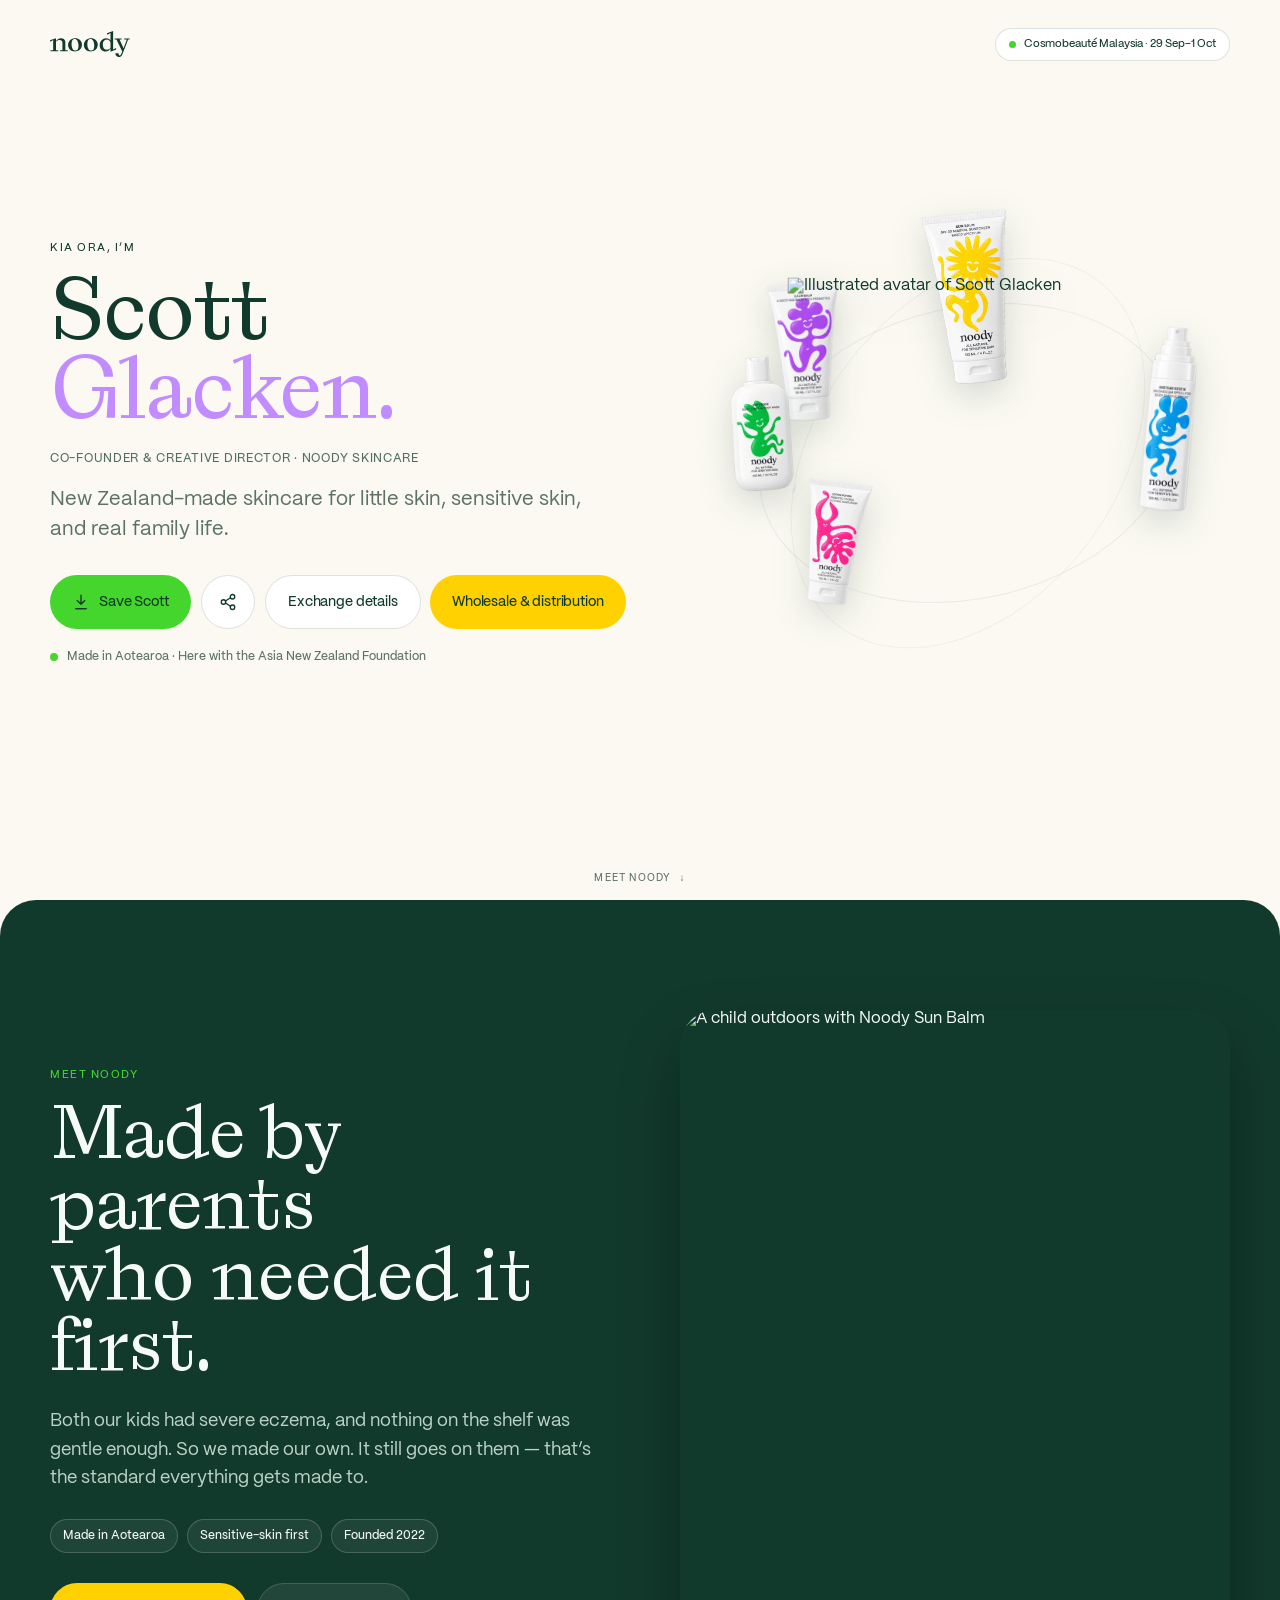
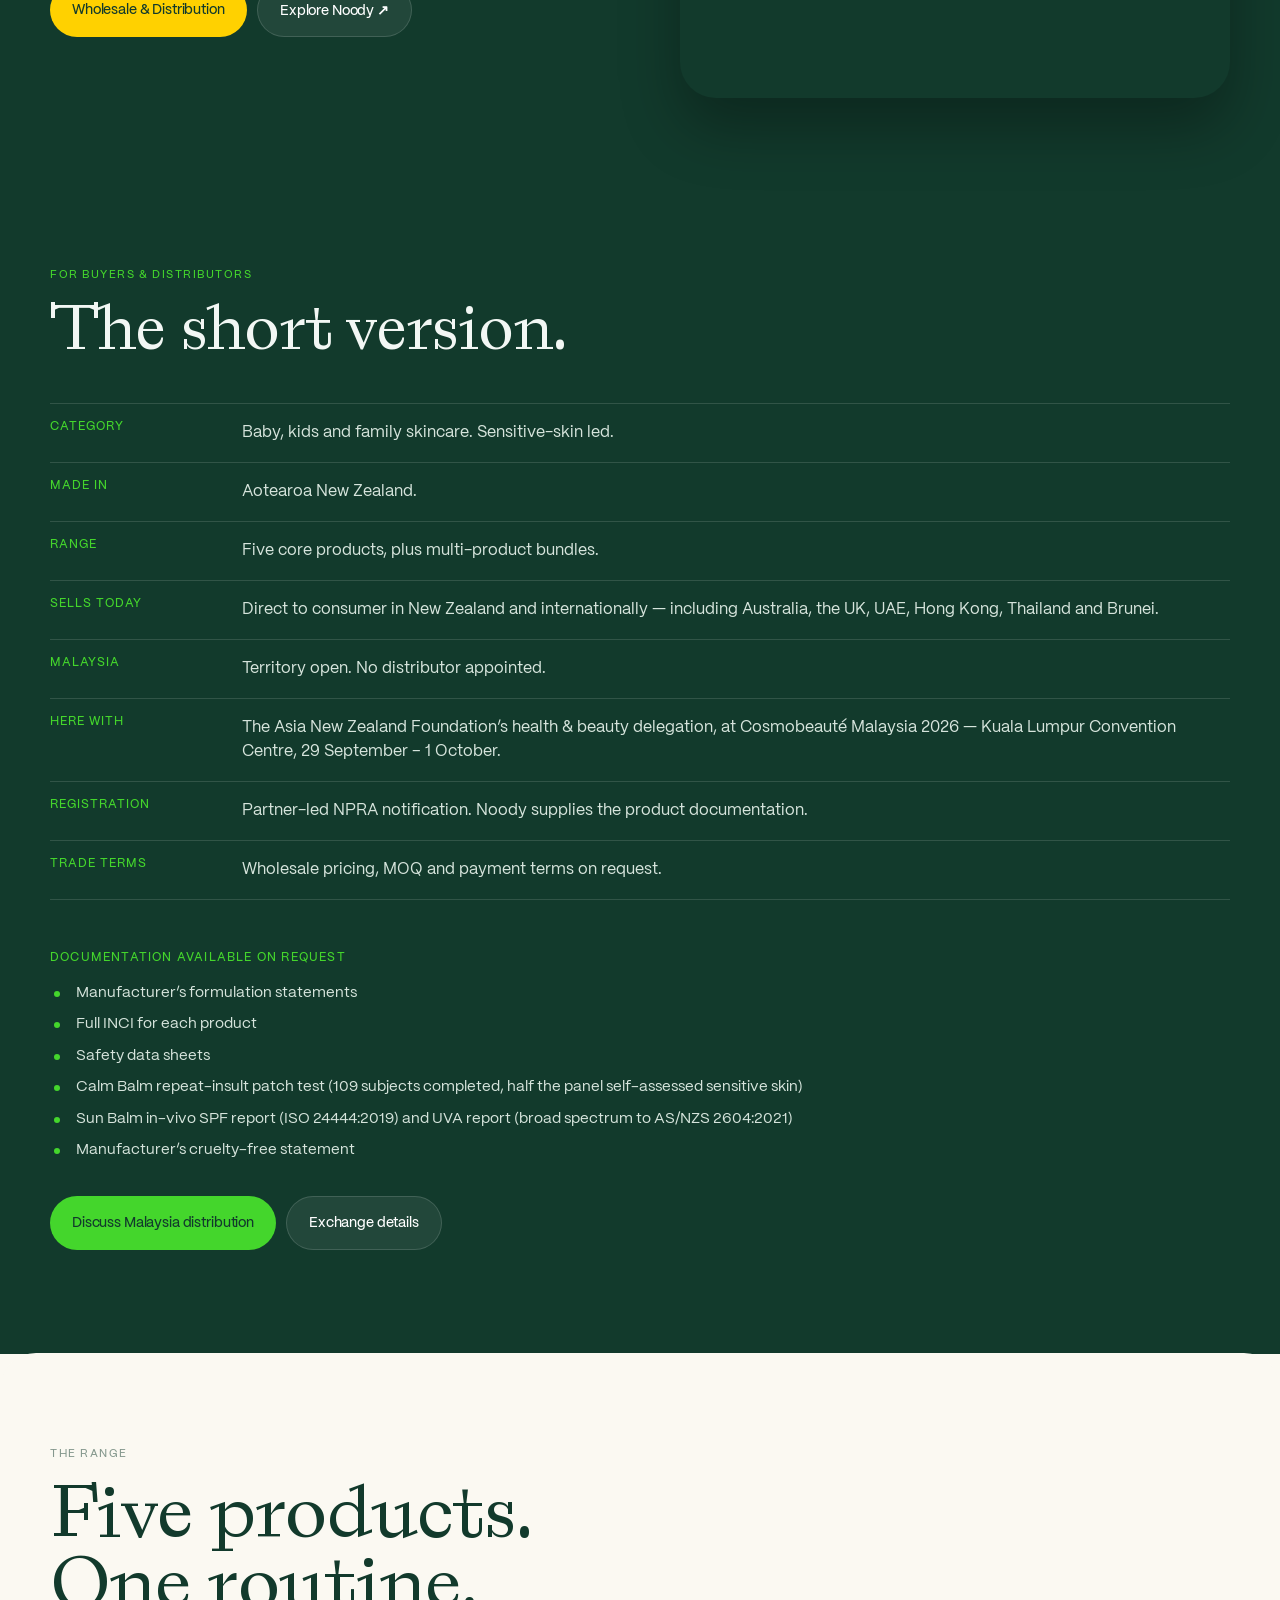
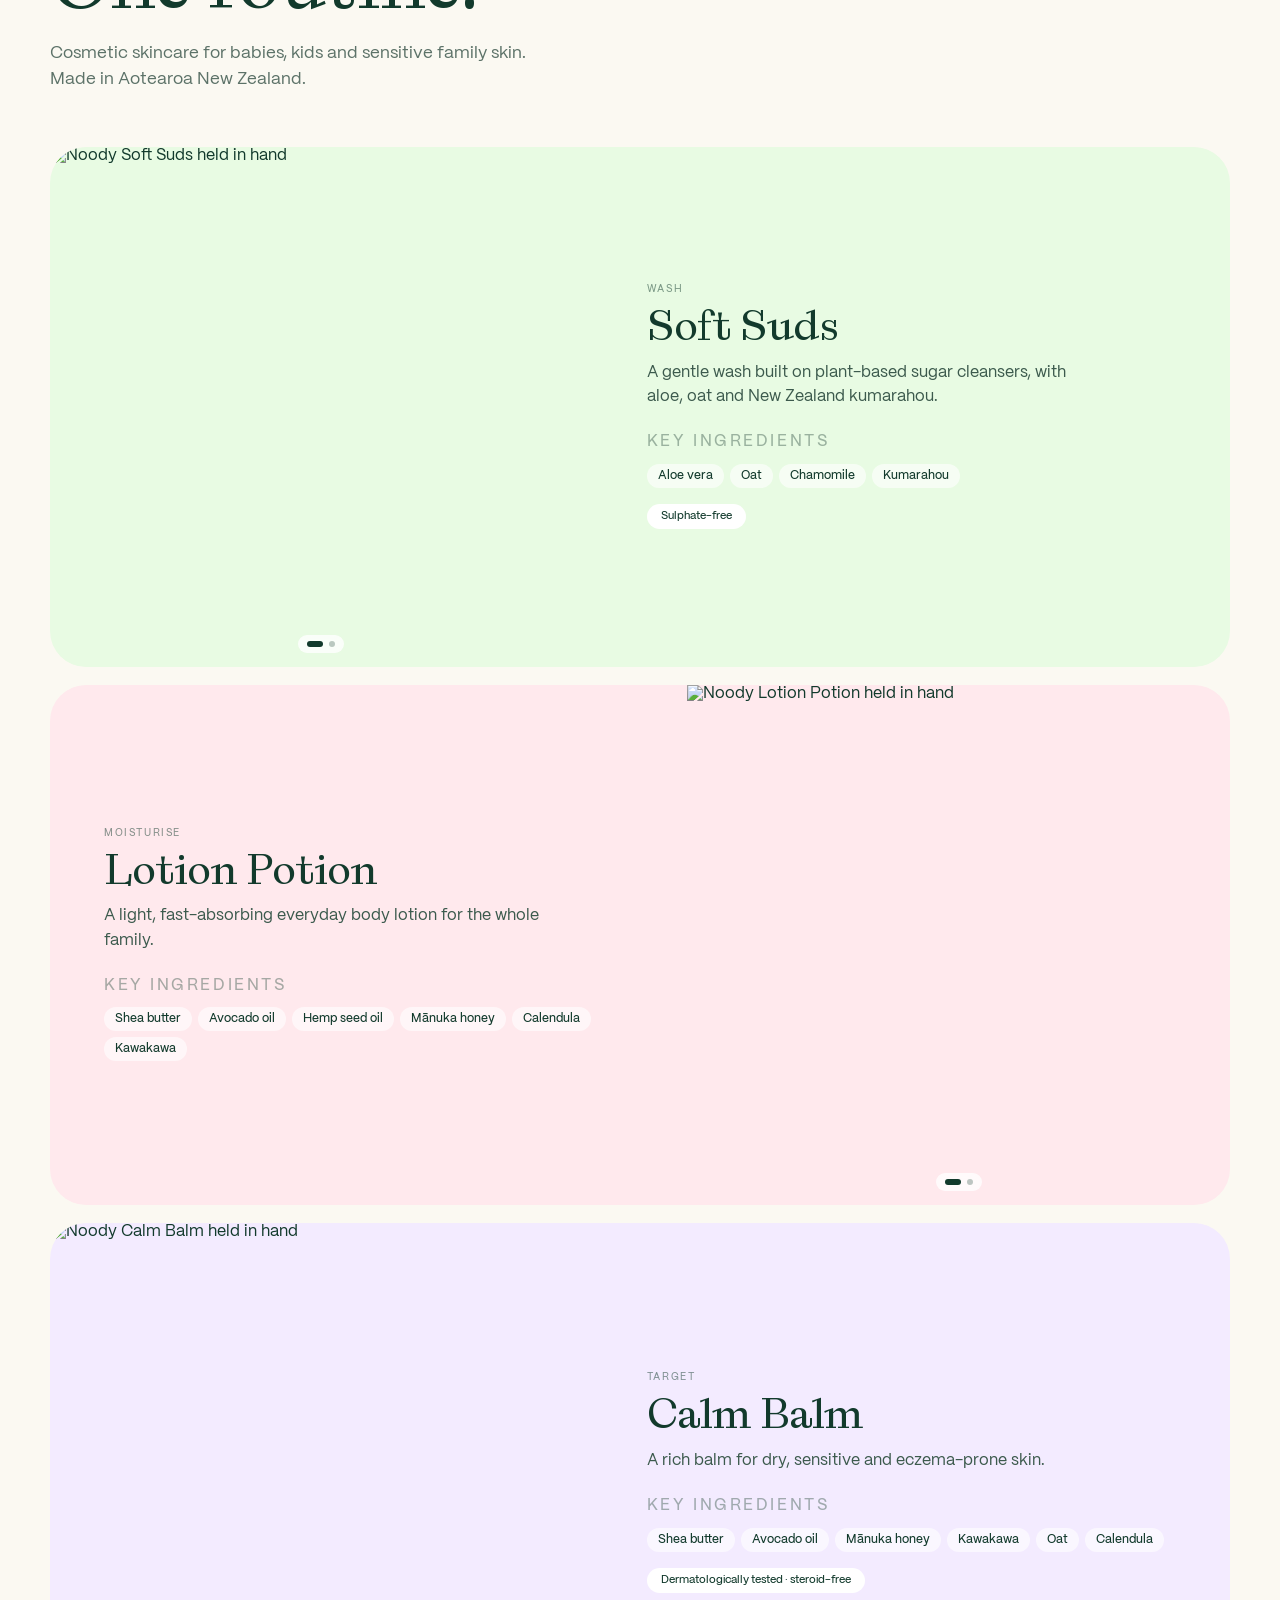
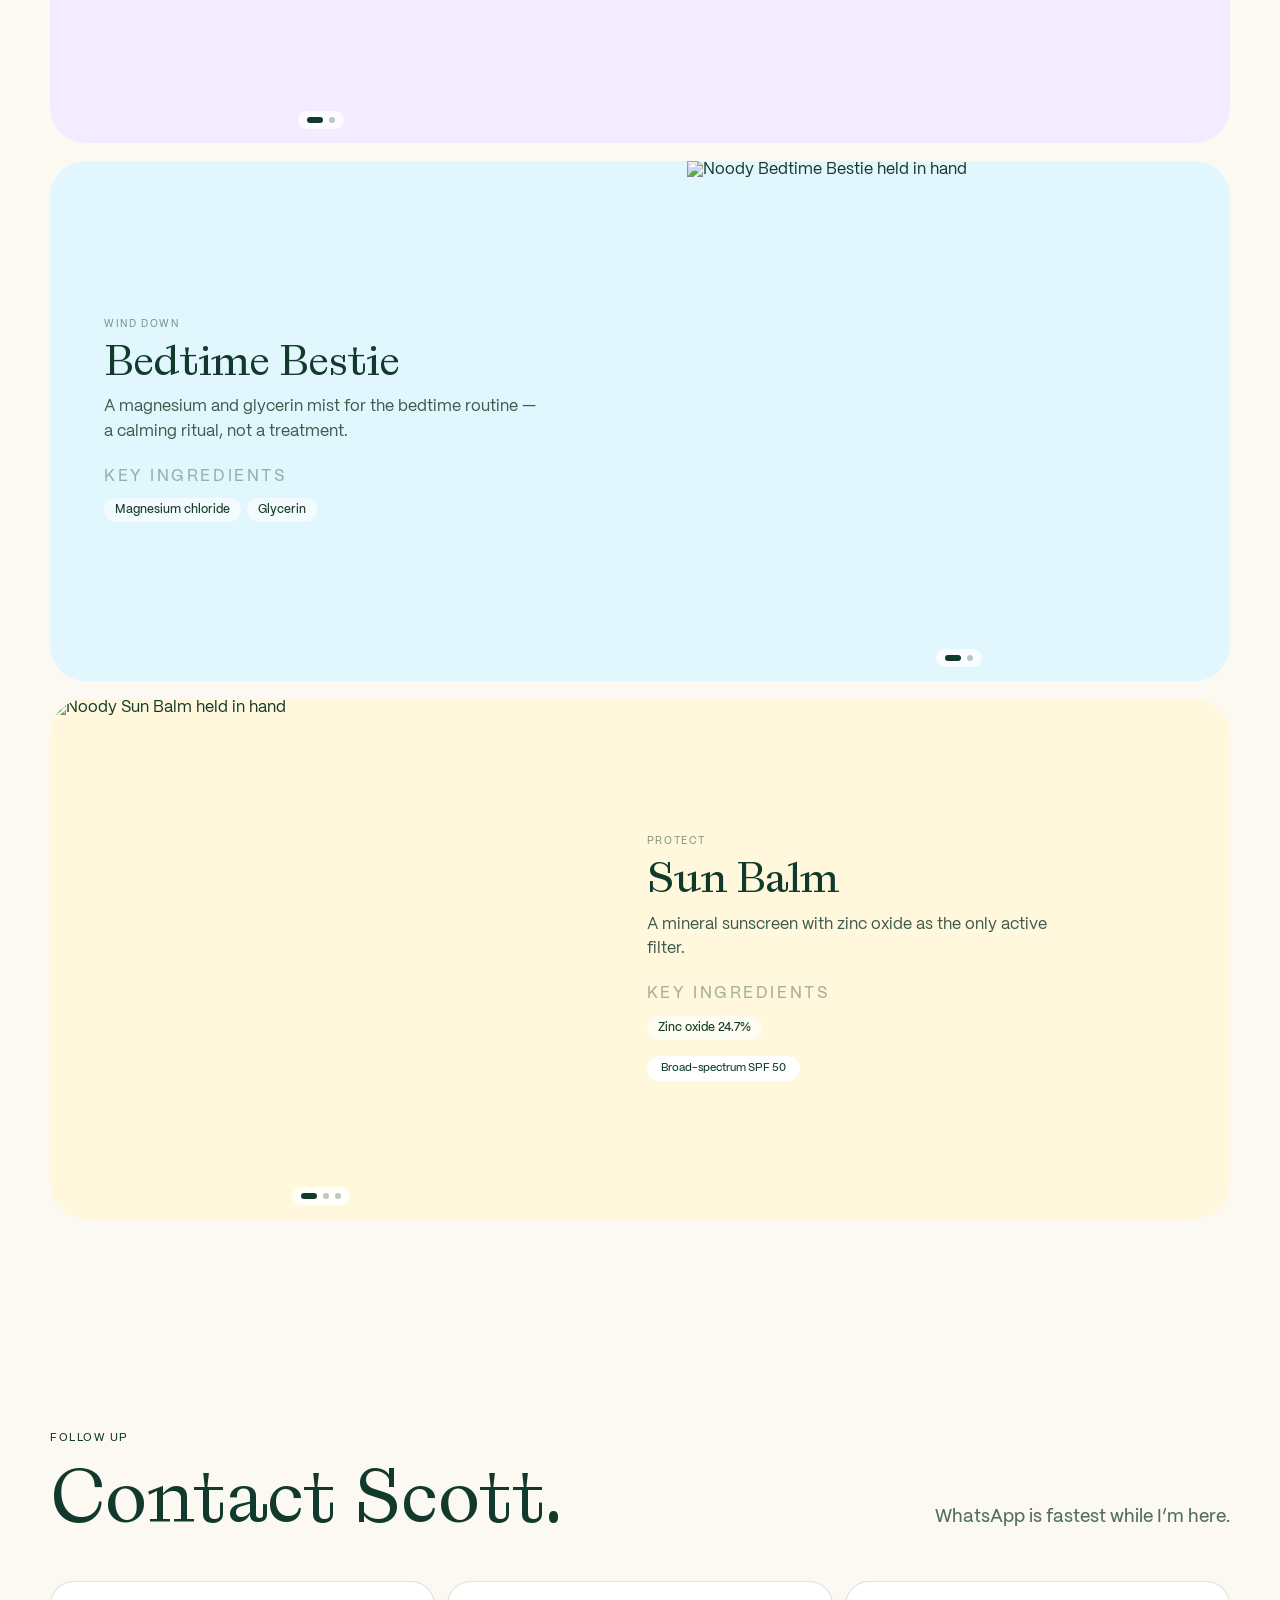
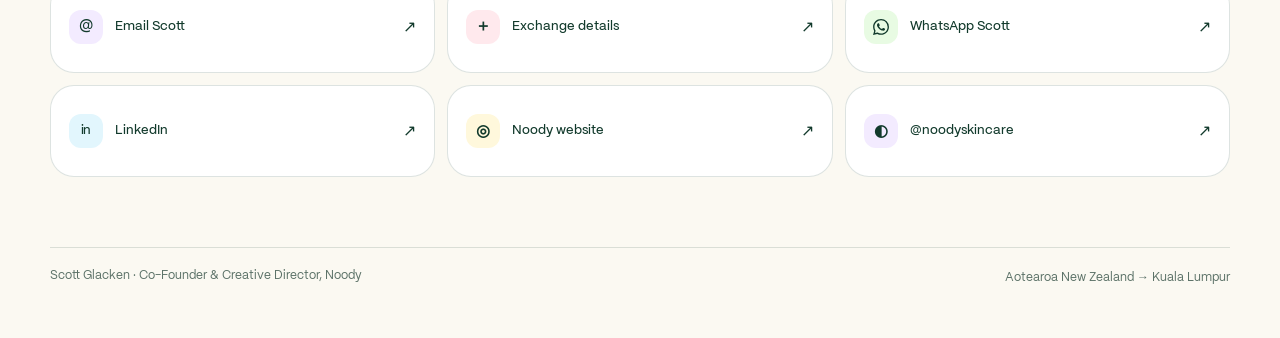
==== index.html @ c14699d0 "Plain heading on the connect section "Pick whichever you'll actually use." was still reaching for a " ====
<!doctype html>
<html lang="en-NZ">
<head>
  <meta charset="utf-8" />
  <meta name="viewport" content="width=device-width,initial-scale=1,viewport-fit=cover" />
  <meta name="theme-color" content="#FBF9F2" />
  <meta name="color-scheme" content="light" />
  <title>Scott Glacken — Noody</title>
  <meta name="description" content="Meet Scott Glacken, Co-Founder of Noody Skincare — at Cosmobeauté Malaysia 2026 with the Asia New Zealand Foundation. Save his details, exchange yours, or talk retail and distribution." />
  <!-- Keep this out of search. It is a card handed to specific people, not a
       page for customers to find. Deliberately meta robots rather than a
       robots.txt Disallow: Disallow stops crawlers reading the page at all,
       which breaks WhatsApp and LinkedIn link previews and can still leave a
       bare URL listed in results. noindex removes the listing and leaves the
       Open Graph tags readable. -->
  <meta name="robots" content="noindex, nofollow" />
  <meta name="googlebot" content="noindex, nofollow" />
  <meta property="og:type" content="profile" />
  <meta property="og:site_name" content="Noody" />
  <meta property="og:url" content="https://scott.noody.co.nz/" />
  <link rel="canonical" href="https://scott.noody.co.nz/" />
  <meta property="og:title" content="Scott Glacken — Noody" />
  <meta property="og:description" content="New Zealand-made skincare for family life. At Cosmobeauté Malaysia 2026, KLCC." />
  <meta property="og:image" content="https://cdn.shopify.com/s/files/1/0710/7136/7451/files/NOODY_3rdBIRTHDAY_SHOOT-25.jpg?width=1200" />
  <meta property="og:image:alt" content="A child outdoors with Noody Sun Balm" />
  <meta name="twitter:card" content="summary_large_image" />
  <link rel="icon" href="assets/brand/favicon.svg" type="image/svg+xml" />
  <link rel="apple-touch-icon" href="assets/brand/apple-touch-icon.png" />
  <link rel="preconnect" href="https://cdn.shopify.com" crossorigin />
  <link rel="dns-prefetch" href="//cdn.shopify.com" />
  <link rel="preload" href="assets/fonts/laica-a.woff2" as="font" type="font/woff2" crossorigin />
  <link rel="preload" href="assets/fonts/pp-mori-regular.woff2" as="font" type="font/woff2" crossorigin />
  <link rel="stylesheet" href="styles.css?v=j2" />
  <link rel="stylesheet" href="brand.css?v=j2" />
</head>
<body>

  <main>
    <section class="hero" id="top">

      <header class="topbar shell">
        <a class="brand" href="https://www.noody.co.nz/" target="_blank" rel="noreferrer" aria-label="Noody website">
          <svg class="brand-logo" viewBox="0 0 994.05 324.82" fill="currentColor" role="img" aria-label="Noody"><path d="m6.28,253.45v-12.78h33.21V111.77l-35.32,21.89L0,114.24l75.25-25.2v34.43c16.6-18.82,36.23-33.73,61.33-33.73,32.49,0,54.75,18.1,54.75,47.94v102.98h30.78v12.78h-96.71v-12.78h29.89v-97.3c0-18.82-13.9-31.26-34.93-31.26-18.83,0-32.93,7.46-45.1,19.18v109.37h27.74v12.78H6.28Zm809.79,25.92c0,33.02,26.31,45.46,44.77,45.46,21.04,0,35.07-12.43,43.93-35.16l71.25-183.23h18.04v-12.78h-67.88v12.78h34.32l-41.7,109.13-50.12-108.92,26.86-.2v-12.78h-88.09v12.78h23.12l71.99,149.86c-14.4,41.19-21.78,49.7-32.49,49.7-9.23,0-12.76-7.8-12.76-26.63m-457.85-109.37c0,55.4-43.19,87.35-89.7,87.35s-83.8-33.73-83.8-80.96c0-55.4,42.83-86.64,89.34-86.64s84.16,32.66,84.16,80.25Zm-43.28,13.48c-1.23-49.7-20.58-83.32-48.96-82.62-22.83.57-38.92,23.7-37.94,63.11,1.23,49.34,21.17,81.88,49.24,81.18,23.13-.57,38.64-22.28,37.66-61.68Zm469.48,28.35v20.76l-69.95,25.47v-35.85c-14.04,18.46-35.08,35.14-62.76,35.14-40.97,0-72.35-30.53-72.35-78.13,0-52.19,36.91-89.48,80.84-89.48,32.49,0,47.25,17.75,54.27,28.41V24.76l-37.71,20.65-6.21-17.5L788.74,0v232.59l36.91-20.76Zm-69.95-71.31c-4.44-11.71-18.79-34.8-47.15-34.8-31.43,0-49.19,28.77-49.19,61.43,0,42.26,19.47,65.7,53.64,65.7,14.69,0,31.42-7.81,42.7-20.24v-72.08Zm-159.02,29.48c0,55.4-43.19,87.35-89.7,87.35s-83.8-33.73-83.8-80.96c0-55.4,42.83-86.64,89.34-86.64s84.16,32.66,84.16,80.25Zm-43.28,13.48c-1.23-49.7-20.58-83.32-48.96-82.62-22.83.57-38.92,23.7-37.94,63.11,1.23,49.34,21.17,81.88,49.24,81.18,23.13-.57,38.64-22.28,37.66-61.68Z"/></svg>
        </a>
        <span class="trip-pill"><i></i>Cosmobeauté Malaysia · 29 Sep–1 Oct</span>
      </header>

      <div class="hero-grid shell">
        <div class="hero-copy reveal">
          <p class="eyebrow">Kia ora, I’m</p>
          <h1>Scott<br><span>Glacken.</span></h1>
          <p class="role">Co-Founder &amp; Creative Director · Noody Skincare</p>
          <p class="lede">New Zealand-made skincare for little skin, sensitive skin, and real family life.</p>

          <div class="hero-actions">
            <button class="btn btn-primary" id="saveContact" type="button">
              <svg viewBox="0 0 24 24" aria-hidden="true"><path d="M12 3v12m0 0 5-5m-5 5-5-5M5 21h14"/></svg>
              <span>Save Scott</span>
            </button>
            <button class="btn btn-glass btn-square" id="shareProfile" type="button" aria-label="Share Scott's profile">
              <svg viewBox="0 0 24 24" aria-hidden="true"><circle cx="18" cy="5" r="3"/><circle cx="6" cy="12" r="3"/><circle cx="18" cy="19" r="3"/><path d="m8.6 10.7 6.8-4.3M8.6 13.3l6.8 4.3"/></svg>
            </button>
            <button class="btn btn-glass" id="exchangeOpen" type="button">Exchange details</button>
            <button class="btn btn-sun btn-wholesale" id="wholesaleOpenHero" type="button">Wholesale &amp; distribution</button>
          </div>

          <div class="meta-line">
            <span class="pulse-dot" aria-hidden="true"></span>
            Made in Aotearoa · Here with the Asia New Zealand Foundation
          </div>
        </div>

        <div class="avatar-stage reveal" id="avatarStage">

          <div class="product-arrangement" aria-hidden="true">
            <article class="product-node product-bedtime">
              <img src="assets/bedtime-bestie.webp" alt="" width="520" height="520" />
            </article>
            <article class="product-node product-calm">
              <img src="assets/calm-balm.webp" alt="" width="520" height="520" />
            </article>
            <article class="product-node product-lotion">
              <img src="assets/lotion-potion.webp" alt="" width="520" height="520" />
            </article>
            <article class="product-node product-suds">
              <img src="assets/soft-suds.webp" alt="" width="520" height="520" />
            </article>
            <article class="product-node product-sun">
              <img src="assets/sun-balm.webp" alt="" width="520" height="520" />
            </article>
          </div>

          <div class="avatar-core avatar-hero">
            <span class="avatar-hero-frame">
              <img src="https://cdn.shopify.com/s/files/1/0710/7136/7451/files/scott-noody-avatar-v2.png?v=1790119449&amp;width=800" alt="Illustrated avatar of Scott Glacken" width="800" height="800" fetchpriority="high" />
            </span>
          </div>

        </div>
      </div>

      <a class="scroll-cue" href="#meet-noody">Meet Noody <span>↓</span></a>
    </section>

    <section class="brand-section" id="meet-noody">
      <div class="shell brand-grid">
        <div class="brand-copy reveal">
          <p class="eyebrow lime">Meet Noody</p>
          <h2>Made by parents<br>who needed it first.</h2>
          <p>Both our kids had severe eczema, and nothing on the shelf was gentle enough. So we made our own. It still goes on them — that&rsquo;s the standard everything gets made to.</p>

          <div class="proofs">
            <span>Made in Aotearoa</span>
            <span>Sensitive-skin first</span>
            <span>Founded 2022</span>
          </div>

          <div class="brand-actions">
            <button class="btn btn-sun" id="wholesaleOpen" type="button">Wholesale & Distribution</button>
            <a class="btn btn-dark-glass" href="https://www.noody.co.nz/" target="_blank" rel="noreferrer" data-track="website_click">Explore Noody ↗</a>
          </div>
        </div>

        <figure class="brand-photo reveal">
          <img src="https://cdn.shopify.com/s/files/1/0710/7136/7451/files/NOODY_3rdBIRTHDAY_SHOOT-25.jpg?width=900" alt="A child outdoors with Noody Sun Balm" loading="lazy" decoding="async"
               srcset="https://cdn.shopify.com/s/files/1/0710/7136/7451/files/NOODY_3rdBIRTHDAY_SHOOT-25.jpg?width=600 600w, https://cdn.shopify.com/s/files/1/0710/7136/7451/files/NOODY_3rdBIRTHDAY_SHOOT-25.jpg?width=900 900w, https://cdn.shopify.com/s/files/1/0710/7136/7451/files/NOODY_3rdBIRTHDAY_SHOOT-25.jpg?width=1200 1200w"
               sizes="(max-width: 900px) 92vw, 46vw" />
        </figure>
      </div>
    </section>


    <section class="trade-section trade-section--joined" id="trade">
      <div class="shell">
        <div class="trade-head reveal">
          <p class="eyebrow lime">For buyers &amp; distributors</p>
          <h2>The short version.</h2>
        </div>

        <dl class="trade-facts reveal">
          <div><dt>Category</dt><dd>Baby, kids and family skincare. Sensitive-skin led.</dd></div>
          <div><dt>Made in</dt><dd>Aotearoa New Zealand.</dd></div>
          <div><dt>Range</dt><dd>Five core products, plus multi-product bundles.</dd></div>
          <div><dt>Sells today</dt><dd>Direct to consumer in New Zealand and internationally — including Australia, the UK, UAE, Hong Kong, Thailand and Brunei.</dd></div>
          <div><dt>Malaysia</dt><dd>Territory open. No distributor appointed.</dd></div>
          <div><dt>Here with</dt><dd>The Asia New Zealand Foundation&rsquo;s health &amp; beauty delegation, at Cosmobeauté Malaysia 2026 — Kuala Lumpur Convention Centre, 29 September&nbsp;– 1&nbsp;October.</dd></div>
          <div><dt>Registration</dt><dd>Partner-led NPRA notification. Noody supplies the product documentation.</dd></div>
          <div><dt>Trade terms</dt><dd>Wholesale pricing, MOQ and payment terms on request.</dd></div>
        </dl>

        <div class="trade-docs reveal">
          <h3>Documentation available on request</h3>
          <ul>
            <li>Manufacturer&rsquo;s formulation statements</li>
            <li>Full INCI for each product</li>
            <li>Safety data sheets</li>
            <li>Calm Balm repeat-insult patch test (109 subjects completed, half the panel self-assessed sensitive skin)</li>
            <li>Sun Balm in-vivo SPF report (ISO&nbsp;24444:2019) and UVA report (broad spectrum to AS/NZS&nbsp;2604:2021)</li>
            <li>Manufacturer&rsquo;s cruelty-free statement</li>
          </ul>
          <div class="trade-actions">
            <a class="btn btn-primary" href="https://wa.me/64204726884?text=Hi%20Scott%20%E2%80%94%20I%27d%20like%20to%20talk%20about%20Noody%20in%20Malaysia." target="_blank" rel="noreferrer" data-track="whatsapp_trade">Discuss Malaysia distribution</a>
            <button class="btn btn-dark-glass" id="exchangeOpenTrade" type="button">Exchange details</button>
          </div>
        </div>
      </div>
    </section>

    <section class="range-section" id="range">
      <div class="shell">
        <div class="range-head reveal">
          <p class="eyebrow lime-ink">The range</p>
          <h2>Five products.<br>One routine.</h2>
          <p class="range-intro">Cosmetic skincare for babies, kids and sensitive family skin. Made in Aotearoa New Zealand.</p>
        </div>

        <ol class="range-list reveal">
          <li class="range-item theme-green">
            <div class="range-media">
              <div class="range-gallery" tabindex="0" role="group" aria-label="Soft Suds images — swipe for more">
                <img class="slide slide-photo" src="https://cdn.shopify.com/s/files/1/0710/7136/7451/files/NDY_FEB_WEB_984745c8-3cbf-4ccd-a92e-876619b0b8c2.jpg?width=700" alt="Noody Soft Suds held in hand" loading="lazy" decoding="async"
                     srcset="https://cdn.shopify.com/s/files/1/0710/7136/7451/files/NDY_FEB_WEB_984745c8-3cbf-4ccd-a92e-876619b0b8c2.jpg?width=500 500w, https://cdn.shopify.com/s/files/1/0710/7136/7451/files/NDY_FEB_WEB_984745c8-3cbf-4ccd-a92e-876619b0b8c2.jpg?width=700 700w, https://cdn.shopify.com/s/files/1/0710/7136/7451/files/NDY_FEB_WEB_984745c8-3cbf-4ccd-a92e-876619b0b8c2.jpg?width=900 900w"
                     sizes="(max-width: 700px) 92vw, 44vw" />
                <img class="slide slide-pack" src="https://cdn.shopify.com/s/files/1/0710/7136/7451/files/Noody_PDP_Main_Soft-Suds.png?width=700" alt="Noody Soft Suds bottle" loading="lazy" decoding="async"
                     srcset="https://cdn.shopify.com/s/files/1/0710/7136/7451/files/Noody_PDP_Main_Soft-Suds.png?width=500 500w, https://cdn.shopify.com/s/files/1/0710/7136/7451/files/Noody_PDP_Main_Soft-Suds.png?width=700 700w, https://cdn.shopify.com/s/files/1/0710/7136/7451/files/Noody_PDP_Main_Soft-Suds.png?width=900 900w"
                     sizes="(max-width: 700px) 92vw, 44vw" />
              </div>
              <div class="range-dots"><button class="range-dot" type="button" aria-label="Image 1 of 2"></button><button class="range-dot" type="button" aria-label="Image 2 of 2"></button></div>
            </div>
            <div class="range-copy">
              <span class="range-step">Wash</span>
              <h3>Soft Suds</h3>
              <p>A gentle wash built on plant-based sugar cleansers, with aloe, oat and New&nbsp;Zealand kumarahou.</p>
              <p class="range-ings-label">Key ingredients</p>
              <ul class="range-ings"><li>Aloe vera</li><li>Oat</li><li>Chamomile</li><li>Kumarahou</li></ul>
              <span class="range-note">Sulphate-free</span>
            </div>
          </li>
          <li class="range-item theme-pink">
            <div class="range-media">
              <div class="range-gallery" tabindex="0" role="group" aria-label="Lotion Potion images — swipe for more">
                <img class="slide slide-photo" src="https://cdn.shopify.com/s/files/1/0710/7136/7451/files/NDY_FEB_WEB-3_96607383-19b3-4eb2-9f81-411310d2799e.jpg?width=700" alt="Noody Lotion Potion held in hand" loading="lazy" decoding="async"
                     srcset="https://cdn.shopify.com/s/files/1/0710/7136/7451/files/NDY_FEB_WEB-3_96607383-19b3-4eb2-9f81-411310d2799e.jpg?width=500 500w, https://cdn.shopify.com/s/files/1/0710/7136/7451/files/NDY_FEB_WEB-3_96607383-19b3-4eb2-9f81-411310d2799e.jpg?width=700 700w, https://cdn.shopify.com/s/files/1/0710/7136/7451/files/NDY_FEB_WEB-3_96607383-19b3-4eb2-9f81-411310d2799e.jpg?width=900 900w"
                     sizes="(max-width: 700px) 92vw, 44vw" />
                <img class="slide slide-pack" src="https://cdn.shopify.com/s/files/1/0710/7136/7451/files/Noody_PDP_Main_Lotion-Potion.png?width=700" alt="Noody Lotion Potion tube" loading="lazy" decoding="async"
                     srcset="https://cdn.shopify.com/s/files/1/0710/7136/7451/files/Noody_PDP_Main_Lotion-Potion.png?width=500 500w, https://cdn.shopify.com/s/files/1/0710/7136/7451/files/Noody_PDP_Main_Lotion-Potion.png?width=700 700w, https://cdn.shopify.com/s/files/1/0710/7136/7451/files/Noody_PDP_Main_Lotion-Potion.png?width=900 900w"
                     sizes="(max-width: 700px) 92vw, 44vw" />
              </div>
              <div class="range-dots"><button class="range-dot" type="button" aria-label="Image 1 of 2"></button><button class="range-dot" type="button" aria-label="Image 2 of 2"></button></div>
            </div>
            <div class="range-copy">
              <span class="range-step">Moisturise</span>
              <h3>Lotion Potion</h3>
              <p>A light, fast-absorbing everyday body lotion for the whole family.</p>
              <p class="range-ings-label">Key ingredients</p>
              <ul class="range-ings"><li>Shea butter</li><li>Avocado oil</li><li>Hemp seed oil</li><li>Mānuka honey</li><li>Calendula</li><li>Kawakawa</li></ul>
            </div>
          </li>
          <li class="range-item theme-lilac">
            <div class="range-media">
              <div class="range-gallery" tabindex="0" role="group" aria-label="Calm Balm images — swipe for more">
                <img class="slide slide-photo" src="https://cdn.shopify.com/s/files/1/0710/7136/7451/files/NDY_FEB_WEB-4_41ce2f22-077f-4136-b158-943e4259a431.jpg?width=700" alt="Noody Calm Balm held in hand" loading="lazy" decoding="async"
                     srcset="https://cdn.shopify.com/s/files/1/0710/7136/7451/files/NDY_FEB_WEB-4_41ce2f22-077f-4136-b158-943e4259a431.jpg?width=500 500w, https://cdn.shopify.com/s/files/1/0710/7136/7451/files/NDY_FEB_WEB-4_41ce2f22-077f-4136-b158-943e4259a431.jpg?width=700 700w, https://cdn.shopify.com/s/files/1/0710/7136/7451/files/NDY_FEB_WEB-4_41ce2f22-077f-4136-b158-943e4259a431.jpg?width=900 900w"
                     sizes="(max-width: 700px) 92vw, 44vw" />
                <img class="slide slide-pack" src="https://cdn.shopify.com/s/files/1/0710/7136/7451/files/Noody_PDP_Main_Calm-Balm.png?width=700" alt="Noody Calm Balm tube" loading="lazy" decoding="async"
                     srcset="https://cdn.shopify.com/s/files/1/0710/7136/7451/files/Noody_PDP_Main_Calm-Balm.png?width=500 500w, https://cdn.shopify.com/s/files/1/0710/7136/7451/files/Noody_PDP_Main_Calm-Balm.png?width=700 700w, https://cdn.shopify.com/s/files/1/0710/7136/7451/files/Noody_PDP_Main_Calm-Balm.png?width=900 900w"
                     sizes="(max-width: 700px) 92vw, 44vw" />
              </div>
              <div class="range-dots"><button class="range-dot" type="button" aria-label="Image 1 of 2"></button><button class="range-dot" type="button" aria-label="Image 2 of 2"></button></div>
            </div>
            <div class="range-copy">
              <span class="range-step">Target</span>
              <h3>Calm Balm</h3>
              <p>A rich balm for dry, sensitive and eczema-prone skin.</p>
              <p class="range-ings-label">Key ingredients</p>
              <ul class="range-ings"><li>Shea butter</li><li>Avocado oil</li><li>Mānuka honey</li><li>Kawakawa</li><li>Oat</li><li>Calendula</li></ul>
              <span class="range-note">Dermatologically tested · steroid-free</span>
            </div>
          </li>
          <li class="range-item theme-blue">
            <div class="range-media">
              <div class="range-gallery" tabindex="0" role="group" aria-label="Bedtime Bestie images — swipe for more">
                <img class="slide slide-photo" src="https://cdn.shopify.com/s/files/1/0710/7136/7451/files/NDY_FEB_WEB-2_d863cc66-d22f-48d7-be9b-48687fe40e53.jpg?width=700" alt="Noody Bedtime Bestie held in hand" loading="lazy" decoding="async"
                     srcset="https://cdn.shopify.com/s/files/1/0710/7136/7451/files/NDY_FEB_WEB-2_d863cc66-d22f-48d7-be9b-48687fe40e53.jpg?width=500 500w, https://cdn.shopify.com/s/files/1/0710/7136/7451/files/NDY_FEB_WEB-2_d863cc66-d22f-48d7-be9b-48687fe40e53.jpg?width=700 700w, https://cdn.shopify.com/s/files/1/0710/7136/7451/files/NDY_FEB_WEB-2_d863cc66-d22f-48d7-be9b-48687fe40e53.jpg?width=900 900w"
                     sizes="(max-width: 700px) 92vw, 44vw" />
                <img class="slide slide-pack" src="https://cdn.shopify.com/s/files/1/0710/7136/7451/files/Noody_PDP_Main_Bedtime-Bestie.png?width=700" alt="Noody Bedtime Bestie bottle" loading="lazy" decoding="async"
                     srcset="https://cdn.shopify.com/s/files/1/0710/7136/7451/files/Noody_PDP_Main_Bedtime-Bestie.png?width=500 500w, https://cdn.shopify.com/s/files/1/0710/7136/7451/files/Noody_PDP_Main_Bedtime-Bestie.png?width=700 700w, https://cdn.shopify.com/s/files/1/0710/7136/7451/files/Noody_PDP_Main_Bedtime-Bestie.png?width=900 900w"
                     sizes="(max-width: 700px) 92vw, 44vw" />
              </div>
              <div class="range-dots"><button class="range-dot" type="button" aria-label="Image 1 of 2"></button><button class="range-dot" type="button" aria-label="Image 2 of 2"></button></div>
            </div>
            <div class="range-copy">
              <span class="range-step">Wind down</span>
              <h3>Bedtime Bestie</h3>
              <p>A magnesium and glycerin mist for the bedtime routine — a calming ritual, not a treatment.</p>
              <p class="range-ings-label">Key ingredients</p>
              <ul class="range-ings"><li>Magnesium chloride</li><li>Glycerin</li></ul>
            </div>
          </li>
          <li class="range-item theme-yellow">
            <div class="range-media">
              <div class="range-gallery" tabindex="0" role="group" aria-label="Sun Balm images — swipe for more">
                <img class="slide slide-photo" src="https://cdn.shopify.com/s/files/1/0710/7136/7451/files/NOODY_DEC_WEB_b57022dd-c08a-4f2f-8545-c5d7aa590c11.jpg?width=700" alt="Noody Sun Balm held in hand" loading="lazy" decoding="async"
                     srcset="https://cdn.shopify.com/s/files/1/0710/7136/7451/files/NOODY_DEC_WEB_b57022dd-c08a-4f2f-8545-c5d7aa590c11.jpg?width=500 500w, https://cdn.shopify.com/s/files/1/0710/7136/7451/files/NOODY_DEC_WEB_b57022dd-c08a-4f2f-8545-c5d7aa590c11.jpg?width=700 700w, https://cdn.shopify.com/s/files/1/0710/7136/7451/files/NOODY_DEC_WEB_b57022dd-c08a-4f2f-8545-c5d7aa590c11.jpg?width=900 900w"
                     sizes="(max-width: 700px) 92vw, 44vw" />
                <img class="slide slide-photo" src="https://cdn.shopify.com/s/files/1/0710/7136/7451/files/NDY_SunBalm_ChildsArm.jpg?width=700" alt="Noody Sun Balm held up against the sky" loading="lazy" decoding="async"
                     srcset="https://cdn.shopify.com/s/files/1/0710/7136/7451/files/NDY_SunBalm_ChildsArm.jpg?width=500 500w, https://cdn.shopify.com/s/files/1/0710/7136/7451/files/NDY_SunBalm_ChildsArm.jpg?width=700 700w, https://cdn.shopify.com/s/files/1/0710/7136/7451/files/NDY_SunBalm_ChildsArm.jpg?width=900 900w"
                     sizes="(max-width: 700px) 92vw, 44vw" />
                <img class="slide slide-pack" src="https://cdn.shopify.com/s/files/1/0710/7136/7451/files/Sun-Balm_1_2663dac4-85d8-477d-89ec-91ee50e6e2f6.png?width=700" alt="Noody Sun Balm tube" loading="lazy" decoding="async"
                     srcset="https://cdn.shopify.com/s/files/1/0710/7136/7451/files/Sun-Balm_1_2663dac4-85d8-477d-89ec-91ee50e6e2f6.png?width=500 500w, https://cdn.shopify.com/s/files/1/0710/7136/7451/files/Sun-Balm_1_2663dac4-85d8-477d-89ec-91ee50e6e2f6.png?width=700 700w, https://cdn.shopify.com/s/files/1/0710/7136/7451/files/Sun-Balm_1_2663dac4-85d8-477d-89ec-91ee50e6e2f6.png?width=900 900w"
                     sizes="(max-width: 700px) 92vw, 44vw" />
              </div>
              <div class="range-dots"><button class="range-dot" type="button" aria-label="Image 1 of 3"></button><button class="range-dot" type="button" aria-label="Image 2 of 3"></button><button class="range-dot" type="button" aria-label="Image 3 of 3"></button></div>
            </div>
            <div class="range-copy">
              <span class="range-step">Protect</span>
              <h3>Sun Balm</h3>
              <p>A mineral sunscreen with zinc oxide as the only active filter.</p>
              <p class="range-ings-label">Key ingredients</p>
              <ul class="range-ings"><li>Zinc oxide 24.7%</li></ul>
              <span class="range-note">Broad-spectrum SPF 50</span>
            </div>
          </li>
        </ol>
      </div>
    </section>

    <section class="connect-section">
      <div class="shell">
        <div class="connect-heading reveal">
          <div>
            <p class="eyebrow">Follow up</p>
            <h2>Contact Scott.</h2>
          </div>
          <p class="wink">WhatsApp is fastest while I’m here.</p>
        </div>

        <div class="connect-grid reveal">
          <a href="mailto:scott@noody.co.nz" class="connect-card">
            <span class="connect-icon">@</span><strong>Email Scott</strong><span>↗</span>
          </a>
          <button class="connect-card" id="exchangeOpenBottom" type="button">
            <span class="connect-icon">＋</span><strong>Exchange details</strong><span>↗</span>
          </button>
          <a href="https://wa.me/64204726884" class="connect-card" target="_blank" rel="noreferrer" data-track="whatsapp_click">
            <span class="connect-icon"><svg class="wa-mark" viewBox="0 0 24 24" fill="currentColor" aria-hidden="true"><path d="M17.472 14.382c-.297-.149-1.758-.867-2.03-.967-.273-.099-.471-.148-.67.15-.197.297-.767.966-.94 1.164-.173.199-.347.223-.644.075-.297-.15-1.255-.463-2.39-1.475-.883-.788-1.48-1.761-1.653-2.059-.173-.297-.018-.458.13-.606.134-.133.298-.347.446-.52.149-.174.198-.298.298-.497.099-.198.05-.371-.025-.52-.075-.149-.669-1.612-.916-2.207-.242-.579-.487-.5-.669-.51-.173-.008-.371-.01-.57-.01-.198 0-.52.074-.792.372-.272.297-1.04 1.016-1.04 2.479 0 1.462 1.065 2.875 1.213 3.074.149.198 2.096 3.2 5.077 4.487.709.306 1.262.489 1.694.625.712.227 1.36.195 1.871.118.571-.085 1.758-.719 2.006-1.413.248-.694.248-1.289.173-1.413-.074-.124-.272-.198-.57-.347m-5.421 7.403h-.004a9.87 9.87 0 0 1-5.031-1.378l-.361-.214-3.741.982.998-3.648-.235-.374a9.86 9.86 0 0 1-1.51-5.26c.001-5.45 4.436-9.884 9.888-9.884 2.64 0 5.122 1.03 6.988 2.898a9.825 9.825 0 0 1 2.893 6.994c-.003 5.45-4.437 9.884-9.885 9.884m8.413-18.297A11.815 11.815 0 0 0 12.05 0C5.495 0 .16 5.335.157 11.892c0 2.096.547 4.142 1.588 5.945L.057 24l6.305-1.654a11.882 11.882 0 0 0 5.683 1.448h.005c6.554 0 11.89-5.335 11.893-11.893a11.821 11.821 0 0 0-3.48-8.413Z"/></svg></span><strong>WhatsApp Scott</strong><span>↗</span>
          </a>
          <a href="https://www.linkedin.com/in/scott-glacken-nz/" class="connect-card" target="_blank" rel="noreferrer" data-track="linkedin_click">
            <span class="connect-icon">in</span><strong>LinkedIn</strong><span>↗</span>
          </a>
          <a href="https://www.noody.co.nz/" class="connect-card" target="_blank" rel="noreferrer" data-track="website_click">
            <span class="connect-icon">◎</span><strong>Noody website</strong><span>↗</span>
          </a>
          <a href="https://www.instagram.com/noodyskincare" class="connect-card" target="_blank" rel="noreferrer" data-track="instagram_click">
            <span class="connect-icon">◐</span><strong>@noodyskincare</strong><span>↗</span>
          </a>
        </div>

        <footer>
          <span>Scott Glacken · Co-Founder &amp; Creative Director, Noody</span>
          <span>Aotearoa New Zealand → Kuala Lumpur</span>
        </footer>
      </div>
    </section>
  </main>

  <dialog class="sheet" id="exchangeSheet" aria-labelledby="exchangeTitle">
    <form method="dialog" class="sheet-backdrop"><button value="cancel" aria-label="Close exchange form"></button></form>
    <section class="sheet-card">
      <div class="sheet-handle" aria-hidden="true"></div>
      <button class="sheet-close" type="button" data-close="exchangeSheet" aria-label="Close">×</button>
      <div id="exchangeFormWrap">
        <p class="eyebrow">Quick exchange</p>
        <h2 id="exchangeTitle">Your turn.</h2>
        <p class="sheet-intro">The short version. We can fill in the rest later.</p>
        <form id="exchangeForm" novalidate>
          <div class="form-grid">
            <label>Name<input name="name" autocomplete="name" required placeholder="Your name" /></label>
            <label>Company<input name="company" autocomplete="organization" placeholder="Company" /></label>
            <label>Email<input name="email" type="email" autocomplete="email" required placeholder="you@company.com" /></label>
            <label>WhatsApp / phone <small>optional</small><input name="phone" type="tel" autocomplete="tel" placeholder="+60…" /></label>
          </div>
          <fieldset>
            <legend>What are you interested in?</legend>
            <div class="interest-chips">
              <label><input type="checkbox" name="interest" value="Distribution"><span>Distribution</span></label>
              <label><input type="checkbox" name="interest" value="Retail"><span>Retail</span></label>
              <label><input type="checkbox" name="interest" value="Media"><span>Media</span></label>
              <label><input type="checkbox" name="interest" value="Collaboration"><span>Collaboration</span></label>
              <label><input type="checkbox" name="interest" value="Just connecting"><span>Just connecting</span></label>
            </div>
            <p class="field-error" id="interestError" hidden>Choose at least one.</p>
          </fieldset>
          <button class="btn btn-primary btn-full" type="submit"><span>Send my details</span></button>
          <p class="privacy-note">No marketing list. Just this connection.</p>
        </form>
      </div>
      <div class="success-state" id="exchangeSuccess" hidden>
        <div class="success-orb">✦</div>
        <h2 id="successTitle">Lovely to meet you.</h2>
        <p id="successCopy">Your details are on their way to Scott.</p>
        <a class="btn btn-primary btn-full" id="successCta" href="https://www.noody.co.nz/" target="_blank" rel="noreferrer">Open Noody ↗</a>
      </div>
    </section>
  </dialog>

  <dialog class="sheet" id="wholesaleSheet" aria-labelledby="wholesaleTitle">
    <form method="dialog" class="sheet-backdrop"><button value="cancel" aria-label="Close wholesale details"></button></form>
    <section class="sheet-card sheet-card-small">
      <div class="sheet-handle" aria-hidden="true"></div>
      <button class="sheet-close" type="button" data-close="wholesaleSheet" aria-label="Close">×</button>
      <p class="eyebrow">Wholesale & distribution</p>
      <h2 id="wholesaleTitle">Bring Noody to your market.</h2>
      <p class="sheet-intro">For retail, distribution and commercial partnerships, speak directly with Scott.</p>
      <a class="btn btn-primary btn-full" href="https://wa.me/64204726884?text=Hi%20Scott%20%E2%80%94%20I%27d%20like%20to%20talk%20about%20Noody%20wholesale%20%2F%20distribution." target="_blank" rel="noreferrer" data-track="whatsapp_wholesale">WhatsApp Scott</a>
      <a class="btn btn-glass btn-full" href="mailto:scott@noody.co.nz?subject=Noody%20wholesale%20%26%20distribution%20enquiry">Email Scott</a>
      <a class="btn btn-glass btn-full" href="https://www.noody.co.nz/" target="_blank" rel="noreferrer" data-track="website_click">Explore Noody ↗</a>
    </section>
  </dialog>

  <div class="toast" id="toast" role="status" aria-live="polite"></div>

  <script src="config.js?v=j2"></script>
  <script src="app.js?v=j2" defer></script>
</body>
</html>
---- styles.css ----
:root{
  --paper:#f8f6ee;--ink:#173b30;--muted:#63736b;--line:rgba(23,59,48,.13);--green:#24b57b;--lime:#7be451;--pink:#f35ab3;--purple:#9a73dd;--sky:#65c6ef;--sun:#ffd94d;--white:#fff;--shadow:0 28px 80px rgba(25,56,47,.14);--glass:rgba(255,255,255,.62);--radius:28px
}
*{box-sizing:border-box}html{scroll-behavior:smooth;background:var(--paper)}body{margin:0;color:var(--ink);font-family:Inter,ui-sans-serif,-apple-system,BlinkMacSystemFont,"Segoe UI",sans-serif;background:var(--paper);overflow-x:hidden;-webkit-font-smoothing:antialiased}button,a,input{font:inherit}button,a{-webkit-tap-highlight-color:transparent}.shell{width:min(1180px,calc(100% - 36px));margin-inline:auto}.progress{position:fixed;inset:0 0 auto;height:2px;z-index:1000;pointer-events:none}.progress span{display:block;width:100%;height:100%;background:var(--green);transform:scaleX(0);transform-origin:left center}
.hero{min-height:100svh;position:relative;isolation:isolate;overflow:hidden;padding-bottom:max(24px,env(safe-area-inset-bottom));background:radial-gradient(circle at 80% 18%,rgba(101,198,239,.22),transparent 28%),radial-gradient(circle at 10% 75%,rgba(243,90,179,.11),transparent 30%),var(--paper)}.grain{position:absolute;inset:0;pointer-events:none;opacity:.14;z-index:-1;background-image:url("data:image/svg+xml,%3Csvg viewBox='0 0 200 200' xmlns='http://www.w3.org/2000/svg'%3E%3Cfilter id='n'%3E%3CfeTurbulence type='fractalNoise' baseFrequency='.8' numOctaves='4' stitchTiles='stitch'/%3E%3C/filter%3E%3Crect width='100%25' height='100%25' filter='url(%23n)' opacity='.18'/%3E%3C/svg%3E");mix-blend-mode:multiply}.aurora{position:absolute;border-radius:50%;filter:blur(60px);opacity:.22;z-index:-2;animation:aurora 12s ease-in-out infinite alternate}.aurora-a{width:360px;height:360px;background:var(--lime);right:-140px;top:28%}.aurora-b{width:260px;height:260px;background:var(--purple);left:-100px;bottom:2%;animation-delay:-6s}@keyframes aurora{to{transform:translate3d(30px,-20px,0) scale(1.15)}}
.topbar{height:80px;display:flex;align-items:center;justify-content:space-between;padding-top:max(8px,env(safe-area-inset-top))}.brand{display:inline-flex;gap:9px;align-items:center;text-decoration:none;color:var(--ink);font-size:21px;font-weight:800;letter-spacing:-.04em}.brand-mark{display:grid;place-items:center;width:35px;height:35px;border-radius:13px;background:var(--green);color:white;font-weight:900;transform:rotate(-7deg);box-shadow:0 8px 22px rgba(36,181,123,.25)}.trip-pill{display:inline-flex;align-items:center;gap:8px;border:1px solid rgba(255,255,255,.8);background:rgba(255,255,255,.58);backdrop-filter:blur(16px);-webkit-backdrop-filter:blur(16px);padding:10px 13px;border-radius:999px;color:var(--muted);font-size:11px;font-weight:700;box-shadow:0 12px 34px rgba(22,58,48,.07)}.trip-pill i{width:7px;height:7px;border-radius:50%;background:var(--lime);box-shadow:0 0 0 4px rgba(123,228,81,.18)}
.hero-grid{min-height:calc(100svh - 130px);display:grid;grid-template-columns:minmax(0,.95fr) minmax(420px,.85fr);align-items:center;gap:72px;padding:30px 0 54px}.eyebrow{text-transform:uppercase;letter-spacing:.16em;font-size:11px;font-weight:800;margin:0 0 17px}.hero h1,.brand-copy h2,.connect-heading h2,.sheet h2{font-family:"Arial Rounded MT Bold",ui-rounded,"SF Pro Rounded",Inter,sans-serif;letter-spacing:-.065em}.hero h1{font-size:clamp(70px,7vw,112px);line-height:.82;margin:0;font-weight:900}.hero h1 span{color:transparent;-webkit-text-stroke:1.6px var(--ink)}.role{margin:24px 0 0;color:var(--green);font-weight:800;font-size:12px;text-transform:uppercase;letter-spacing:.08em}.lede{max-width:560px;margin:20px 0 0;color:var(--muted);font-size:20px;line-height:1.5;font-weight:500}.hero-actions{display:flex;flex-wrap:wrap;gap:10px;margin-top:30px}.btn{border:0;text-decoration:none;display:inline-flex;align-items:center;justify-content:center;gap:9px;min-height:54px;padding:0 22px;border-radius:999px;font-weight:800;font-size:14px;cursor:pointer;transition:transform .25s cubic-bezier(.2,.8,.2,1),box-shadow .25s,background .25s,color .25s;will-change:transform}.btn svg{width:18px;height:18px;fill:none;stroke:currentColor;stroke-width:1.8;stroke-linecap:round;stroke-linejoin:round}.btn:hover{transform:translateY(-2px)}.btn:active{transform:translateY(1px) scale(.97)}.btn-primary{background:var(--green);color:#fff;box-shadow:0 14px 30px rgba(36,181,123,.25)}.btn-primary:hover{box-shadow:0 18px 38px rgba(36,181,123,.32)}.btn-glass{background:rgba(255,255,255,.62);color:var(--ink);border:1px solid rgba(255,255,255,.82);box-shadow:0 12px 34px rgba(22,58,48,.08);backdrop-filter:blur(16px)}.btn-square{width:54px;padding:0}.meta-line{display:flex;align-items:center;gap:9px;margin-top:22px;color:var(--muted);font-size:12px;font-weight:650}.pulse-dot{width:8px;height:8px;border-radius:50%;background:var(--green);position:relative}.pulse-dot:after{content:"";position:absolute;inset:-1px;border:1px solid var(--green);border-radius:50%;animation:pulse 1.8s ease-out infinite}@keyframes pulse{to{transform:scale(2.2);opacity:0}}
.avatar-stage{position:relative;aspect-ratio:1/1;max-width:560px;width:100%;margin:auto;perspective:1000px;transform-style:preserve-3d;touch-action:pan-y;--tilt-x:0deg;--tilt-y:0deg;--pax:0px;--pay:0px;--pbx:0px;--pby:0px}.avatar-core{position:absolute;left:50%;top:50%;translate:-50% -50%;width:58%;aspect-ratio:1;border:0;background:transparent;border-radius:50%;padding:0;cursor:pointer;z-index:8;filter:drop-shadow(0 30px 36px rgba(22,58,48,.16));transform:rotateX(var(--tilt-x)) rotateY(var(--tilt-y));transition:transform .14s linear}.avatar-core:active{scale:.97}.avatar-glow{position:absolute;inset:-10%;border-radius:50%;background:conic-gradient(from 15deg,var(--sky),var(--pink),var(--sun),var(--lime),var(--sky));filter:blur(18px);opacity:.48;animation:spin 14s linear infinite}.avatar-crop{position:absolute;inset:0;border-radius:50%;overflow:hidden;border:2px solid rgba(255,255,255,.85);background:linear-gradient(145deg,#fff,#e7f8ef);box-shadow:inset 0 1px 0 rgba(255,255,255,.9),0 25px 60px rgba(19,60,47,.17)}.avatar-crop img{position:absolute;width:100%;height:100%;left:0;top:0;object-fit:contain;object-position:center bottom;user-select:none;pointer-events:none}.tap-ring{position:absolute;inset:-7%;border:1px solid rgba(36,181,123,.28);border-radius:50%;animation:ring 2.6s ease-out infinite}@keyframes ring{0%{scale:.86;opacity:.7}70%,100%{scale:1.12;opacity:0}}@keyframes spin{to{rotate:1turn}}
.halo{position:absolute;border-radius:46% 54% 60% 40%/46% 42% 58% 54%;filter:blur(2px);opacity:.5;animation:morph 8s ease-in-out infinite alternate}.halo-one{inset:20%;background:linear-gradient(145deg,var(--sky),var(--pink))}.halo-two{inset:10%;border:1px solid rgba(23,59,48,.08);background:transparent;animation-delay:-4s}@keyframes morph{to{border-radius:58% 42% 44% 56%/40% 60% 45% 55%;transform:rotate(9deg) scale(1.04)}}.orbit-ring{position:absolute;border:1px solid rgba(23,59,48,.11);border-radius:50%;pointer-events:none}.orbit-ring-a{inset:10%;transform:rotate(-15deg) scaleY(.72)}.orbit-ring-b{inset:2% 18%;transform:rotate(42deg) scaleX(.78)}
.product-node{position:absolute;width:27%;aspect-ratio:1;border-radius:28%;overflow:hidden;border:2px solid rgba(255,255,255,.78);box-shadow:0 18px 44px rgba(25,56,47,.16);z-index:5;background:white;transform-style:preserve-3d;will-change:transform}.product-node img{width:100%;height:100%;object-fit:cover;display:block;transition:scale .5s ease}.product-node:hover img{scale:1.05}.product-label{position:absolute;z-index:2;bottom:8px;left:8px;padding:6px 8px;border-radius:999px;background:rgba(255,255,255,.76);backdrop-filter:blur(10px);font-size:9px;font-weight:800;color:var(--ink);box-shadow:0 4px 14px rgba(22,58,48,.08)}.product-calm{left:2%;top:10%;animation:floatA 7.5s ease-in-out infinite}.product-lotion{right:-1%;top:12%;animation:floatB 8.4s ease-in-out infinite}.product-suds{right:4%;bottom:3%;animation:floatA 9s ease-in-out infinite reverse}@keyframes floatA{0%,100%{transform:translate3d(var(--pax),var(--pay),26px) rotate(-5deg)}50%{transform:translate3d(var(--pax),-14px,38px) rotate(1deg)}}@keyframes floatB{0%,100%{transform:translate3d(var(--pbx),var(--pby),18px) rotate(6deg)}50%{transform:translate3d(var(--pbx),12px,30px) rotate(0)}}.spark{position:absolute;z-index:10;font-size:28px;filter:drop-shadow(0 8px 12px rgba(25,56,47,.13));animation:spark 4s ease-in-out infinite}.spark-a{top:10%;left:39%;color:var(--sun)}.spark-b{bottom:14%;left:13%;color:var(--sky);animation-delay:-1.5s}.spark-c{top:44%;right:0;color:var(--pink);font-size:15px;animation-delay:-3s}@keyframes spark{50%{transform:translateY(-8px) rotate(12deg) scale(1.12)}}.micro-chip{position:absolute;z-index:9;padding:8px 10px;border-radius:999px;background:rgba(255,255,255,.65);border:1px solid rgba(255,255,255,.82);backdrop-filter:blur(14px);font-size:9px;text-transform:uppercase;letter-spacing:.08em;font-weight:800;box-shadow:0 10px 26px rgba(22,58,48,.07)}.micro-a{left:10%;bottom:24%;transform:rotate(-7deg)}.micro-b{right:7%;top:47%;transform:rotate(7deg)}.scroll-cue{position:absolute;bottom:max(16px,env(safe-area-inset-bottom));left:50%;translate:-50% 0;color:var(--muted);text-decoration:none;font-size:10px;text-transform:uppercase;letter-spacing:.12em;font-weight:800;display:flex;gap:8px;align-items:center}.scroll-cue span{animation:bob 1.6s ease-in-out infinite}@keyframes bob{50%{transform:translateY(4px)}}
.brand-section{background:#173b30;color:#f7fbf8;border-radius:36px 36px 0 0;position:relative;overflow:hidden}.brand-section:before{content:"";position:absolute;width:520px;height:520px;border-radius:50%;border:1px solid rgba(255,255,255,.07);right:-260px;top:-240px;box-shadow:0 0 0 80px rgba(255,255,255,.025),0 0 0 160px rgba(255,255,255,.015)}.brand-grid{min-height:780px;padding:110px 0;display:grid;grid-template-columns:1fr 1fr;gap:80px;align-items:center}.lime{color:var(--lime)}.brand-copy h2{font-size:clamp(54px,6vw,82px);line-height:.92;margin:0}.brand-copy>p:not(.eyebrow){max-width:560px;color:#b7c6bf;font-size:18px;line-height:1.6;margin:26px 0}.proofs{display:flex;flex-wrap:wrap;gap:9px}.proofs span{border:1px solid rgba(255,255,255,.15);background:rgba(255,255,255,.06);padding:10px 12px;border-radius:999px;font-size:12px;font-weight:750}.brand-actions{display:flex;flex-wrap:wrap;gap:10px;margin-top:30px}.btn-sun{background:var(--sun);color:#183c31;box-shadow:0 16px 38px rgba(255,217,77,.15)}.btn-dark-glass{background:rgba(255,255,255,.07);color:white;border:1px solid rgba(255,255,255,.14)}
.product-showcase{position:relative;height:560px}.showcase-orbit{position:absolute;inset:12%;border:1px solid rgba(255,255,255,.1);border-radius:50%;transform:rotate(-12deg) scaleY(.72)}.pack{position:absolute;width:52%;background:#fff;border-radius:28px;padding:10px;color:var(--ink);box-shadow:0 34px 80px rgba(0,0,0,.22);transition:transform .35s ease}.pack img{display:block;width:100%;aspect-ratio:1;border-radius:21px;object-fit:cover}.pack span{display:block;color:var(--muted);font-size:10px;text-transform:uppercase;letter-spacing:.1em;font-weight:800;padding:12px 10px 2px}.pack strong{display:block;font-size:15px;padding:0 10px 11px}.pack-green{left:0;bottom:5%;transform:rotate(-8deg)}.pack-pink{right:0;top:4%;transform:rotate(8deg)}.pack-purple{left:28%;top:31%;z-index:4;transform:rotate(-1deg)}.pack:hover{z-index:10;transform:rotate(0) translateY(-8px)}
.connect-section{padding:110px 0 54px}.connect-heading{display:flex;justify-content:space-between;align-items:flex-end;gap:40px}.connect-heading h2{font-size:clamp(52px,6vw,82px);line-height:.94;margin:0}.wink{color:var(--green);font-size:18px;font-weight:850;margin:0 0 6px}.connect-grid{margin-top:48px;display:grid;grid-template-columns:repeat(4,1fr);gap:12px}.connect-card{display:grid;grid-template-columns:auto 1fr auto;align-items:center;gap:12px;min-height:92px;text-decoration:none;color:var(--ink);border:1px solid var(--line);background:rgba(255,255,255,.54);border-radius:22px;padding:18px;box-shadow:0 12px 32px rgba(22,58,48,.05);cursor:pointer;text-align:left;transition:transform .25s,background .25s,box-shadow .25s}.connect-card:hover{transform:translateY(-4px);background:#fff;box-shadow:0 18px 40px rgba(22,58,48,.08)}.connect-card strong{font-size:13px}.connect-icon{display:grid;place-items:center;width:34px;height:34px;border-radius:12px;background:#fff;border:1px solid var(--line);font-weight:800}.connect-section footer{display:flex;justify-content:space-between;gap:20px;border-top:1px solid var(--line);margin-top:70px;padding-top:22px;color:var(--muted);font-size:12px}
.sheet{padding:0;border:0;background:transparent;width:100%;max-width:none;height:100%;max-height:none;overflow:hidden}.sheet::backdrop{background:rgba(8,33,25,.35);backdrop-filter:blur(4px)}.sheet[open]{display:block}.sheet-backdrop{position:absolute;inset:0}.sheet-backdrop button{width:100%;height:100%;border:0;background:transparent}.sheet-card{position:absolute;bottom:0;left:50%;translate:-50% 0;width:min(620px,100%);max-height:92svh;overflow:auto;background:rgba(250,249,244,.97);border:1px solid rgba(255,255,255,.8);border-radius:30px 30px 0 0;padding:38px 30px max(28px,env(safe-area-inset-bottom));box-shadow:0 -30px 90px rgba(7,34,25,.24);animation:sheetIn .4s cubic-bezier(.2,.9,.2,1)}.sheet-card-small{width:min(560px,100%)}@keyframes sheetIn{from{transform:translateY(50px);opacity:.3}}.sheet-handle{position:absolute;top:10px;left:50%;translate:-50%;width:46px;height:4px;border-radius:999px;background:rgba(23,59,48,.17)}.sheet-close{position:absolute;right:18px;top:17px;width:38px;height:38px;border-radius:50%;border:1px solid var(--line);background:#fff;color:var(--ink);font-size:24px;cursor:pointer}.sheet h2{font-size:42px;line-height:.95;margin:0 0 12px}.sheet-intro{color:var(--muted);line-height:1.5;margin:0 0 25px}.form-grid{display:grid;grid-template-columns:1fr 1fr;gap:14px}.form-grid label{display:grid;gap:7px;font-size:12px;font-weight:800}.form-grid small{color:var(--muted);font-weight:500}.form-grid input{width:100%;height:50px;border:1px solid var(--line);border-radius:15px;background:white;padding:0 14px;color:var(--ink);outline:none}.form-grid input:focus{border-color:var(--green);box-shadow:0 0 0 4px rgba(36,181,123,.10)}fieldset{border:0;padding:0;margin:22px 0}legend{font-size:12px;font-weight:800;margin-bottom:10px}.interest-chips{display:flex;flex-wrap:wrap;gap:8px}.interest-chips label input{position:absolute;opacity:0;pointer-events:none}.interest-chips span{display:inline-flex;align-items:center;min-height:40px;border:1px solid var(--line);background:#fff;border-radius:999px;padding:0 12px;font-size:11px;font-weight:750;cursor:pointer;transition:.2s}.interest-chips input:checked+span{background:#dff7eb;border-color:var(--green);color:#176b4d}.field-error{color:#b83247;font-size:11px;font-weight:700;margin:8px 0 0}.btn-full{width:100%;margin-top:10px}.privacy-note{text-align:center;font-size:10px;color:var(--muted);margin:11px 0 0}.success-state{text-align:center;padding:35px 0 10px}.success-orb{width:82px;height:82px;border-radius:50%;display:grid;place-items:center;margin:0 auto 22px;background:var(--lime);font-size:30px;animation:success .55s cubic-bezier(.2,1.25,.35,1)}@keyframes success{from{transform:scale(.5) rotate(-15deg);opacity:0}}.success-state p{color:var(--muted);margin:0 0 22px}.toast{position:fixed;z-index:1500;left:50%;bottom:max(24px,env(safe-area-inset-bottom));translate:-50% 30px;opacity:0;pointer-events:none;background:var(--ink);color:white;padding:11px 16px;border-radius:999px;font-size:12px;font-weight:750;transition:.3s}.toast.show{translate:-50% 0;opacity:1}.confetti-layer{position:fixed;inset:0;pointer-events:none;z-index:1400;overflow:hidden}.confetti{position:absolute;width:10px;height:18px;border-radius:3px;left:50%;top:42%;animation:confetti .9s cubic-bezier(.1,.7,.2,1) forwards}@keyframes confetti{to{transform:translate(var(--x),var(--y)) rotate(var(--r));opacity:0}}
.reveal{opacity:0;transform:translateY(22px);transition:opacity .75s ease,transform .75s cubic-bezier(.2,.8,.2,1)}.reveal.in{opacity:1;transform:none}
@media(max-width:900px){.hero-grid{grid-template-columns:1fr;gap:4px;padding-top:4px}.avatar-stage{grid-row:1;max-width:390px}.hero-copy{grid-row:2;text-align:center;margin-top:-6px}.hero h1{font-size:clamp(54px,15vw,76px)}.lede{font-size:17px;margin-inline:auto}.hero-actions{justify-content:center}.meta-line{justify-content:center}.brand-grid{grid-template-columns:1fr;gap:50px}.product-showcase{height:520px}.connect-heading{display:block}.wink{margin-top:18px}.connect-grid{grid-template-columns:1fr 1fr}.brand-copy{text-align:center}.brand-copy>p{margin-inline:auto!important}.proofs,.brand-actions{justify-content:center}}
@media(max-width:600px){.shell{width:min(100% - 28px,1180px)}.topbar{height:68px}.trip-pill{font-size:9px;padding:9px 11px}.hero-grid{min-height:calc(100svh - 102px);align-content:center;padding:0 0 40px}.avatar-stage{max-width:320px}.product-node{width:28%}.product-label{display:none}.hero-copy{margin-top:-8px}.eyebrow{font-size:9px;margin-bottom:12px}.hero h1{line-height:.86}.role{margin-top:15px;font-size:10px}.lede{margin-top:12px;font-size:14px;line-height:1.45;max-width:330px}.hero-actions{margin-top:18px;display:grid;grid-template-columns:minmax(0,1fr) 52px}.hero-actions .btn{min-height:52px}.hero-actions .btn:nth-child(3){grid-column:1/-1}.meta-line{font-size:10px;margin-top:13px}.scroll-cue{display:none}.brand-section{border-radius:28px 28px 0 0}.brand-grid{padding:76px 0;min-height:auto}.brand-copy h2,.connect-heading h2{font-size:48px}.brand-copy>p:not(.eyebrow){font-size:15px;margin-top:20px}.brand-actions{display:grid}.brand-actions .btn{width:100%}.product-showcase{height:390px}.pack{width:58%;border-radius:21px}.pack img{border-radius:15px}.pack-green{left:-5%;bottom:1%}.pack-pink{right:-5%;top:1%}.pack-purple{left:22%;top:29%}.connect-section{padding:76px 0 34px}.connect-grid{grid-template-columns:1fr}.connect-card{min-height:74px}.connect-section footer{display:grid;margin-top:48px}.form-grid{grid-template-columns:1fr}.sheet-card{padding:35px 20px max(22px,env(safe-area-inset-bottom));border-radius:24px 24px 0 0}.sheet h2{font-size:36px}.micro-chip{font-size:7px}.micro-a{left:3%}.micro-b{right:1%}}
@media(max-height:740px) and (max-width:600px){.avatar-stage{max-width:245px}.hero h1{font-size:49px}.lede{font-size:13px}.hero-grid{padding-bottom:14px}.brand{font-size:18px}}
@media(prefers-reduced-motion:reduce){html{scroll-behavior:auto}*,*:before,*:after{animation-duration:.001ms!important;animation-iteration-count:1!important;transition-duration:.001ms!important}.reveal{opacity:1;transform:none}.avatar-core{transform:none!important}}
@media(hover:none){.btn:hover,.connect-card:hover,.pack:hover{transform:none}}
---- brand.css ----
/* ==========================================================================
   Noody brand layer — 2026 Brand Guidelines
   Loaded after styles.css. Supplies the real Noody typefaces, palette and
   wordmark, and strips the generic decorative chrome the page shipped with:
   aurora blobs, grain, glassmorphism, rainbow glows, sparkles, floating
   chips, orbit rings and confetti. Type and product photography do the work.
   ========================================================================== */

/* --- Typefaces ----------------------------------------------------------- */
/* Licensed Noody webfonts, subset from the fonts already deployed on the live
   noody.co.nz theme. Display = Laica A. Body/UI = PP Mori. */
@font-face {
  font-family: "Laica A";
  src: url("assets/fonts/laica-a.woff2") format("woff2");
  font-weight: 400; font-style: normal; font-display: swap;
}
@font-face {
  font-family: "PP Mori";
  src: url("assets/fonts/pp-mori-regular.woff2") format("woff2");
  font-weight: 400; font-style: normal; font-display: swap;
}
@font-face {
  font-family: "PP Mori";
  src: url("assets/fonts/pp-mori-medium.woff2") format("woff2");
  font-weight: 600; font-style: normal; font-display: swap;
}

/* --- Tokens -------------------------------------------------------------- */
:root {
  /* The five product colours. Each one maps to a product — never swap them. */
  --ndy-green:  #44D62C; /* Soft Suds      */
  --ndy-pink:   #FF4162; /* Lotion Potion  */
  --ndy-lilac:  #C18CFF; /* Calm Balm      */
  --ndy-blue:   #00AEEF; /* Bedtime Bestie */
  --ndy-yellow: #FFD100; /* Sun Balm       */

  --wash-green:  #e8fbe3;
  --wash-pink:   #ffe9ed;
  --wash-lilac:  #f3ebff;
  --wash-blue:   #e2f6fd;
  --wash-yellow: #fff8dc;

  /* Remap the generic names styles.css already consumes. */
  --green:  var(--ndy-green);
  --lime:   var(--ndy-green);
  --pink:   var(--ndy-pink);
  --purple: var(--ndy-lilac);
  --sky:    var(--ndy-blue);
  --sun:    var(--ndy-yellow);

  --paper: #FBF9F2;
  --ink:   #123A2C;
  --muted: #5C7268;
  --line:  rgba(18, 58, 44, .14);

  --radius:       24px;
  --radius-stage: 36px;
}

body {
  font-family: "PP Mori", ui-sans-serif, -apple-system, BlinkMacSystemFont, "Segoe UI", sans-serif;
  font-weight: 400;
}

/* --- Typography ---------------------------------------------------------- */
.hero h1,
.brand-copy h2,
.connect-heading h2,
.sheet h2 {
  font-family: "Laica A", ui-serif, Georgia, serif;
  font-weight: 400;
  letter-spacing: -.02em;
}
.hero h1 { line-height: .88; }

/* Solid, not outlined — the hollow treatment read as a webfont fallback. */
.hero h1 span { color: var(--ndy-lilac); -webkit-text-stroke: 0; }

.eyebrow, .role, .proofs span, .product-label,
.trip-pill, .scroll-cue, legend, .form-grid label {
  font-family: "PP Mori", sans-serif;
  font-weight: 600;
}

.eyebrow { letter-spacing: .14em; }
.role    { color: var(--ink); opacity: .72; letter-spacing: .06em; }
.lede    { font-weight: 400; }
.btn     { font-weight: 600; letter-spacing: -.01em; }

/* --- Wordmark ------------------------------------------------------------ */
.brand { gap: 0; }
.brand-logo { display: block; height: 26px; width: auto; color: var(--ink); }

/* --- Flat ground --------------------------------------------------------- */
/* The hero shipped with three stacked radial gradients, two animated blurred
   "aurora" blobs and a noise overlay. Warm paper, nothing else. */
.hero { background: var(--paper); }

/* --- Surfaces ------------------------------------------------------------ */
/* No glassmorphism. Solid surfaces with a hairline, which survives being
   photographed, screenshotted and read in direct sun. */
.btn-glass, .trip-pill, .connect-card, .sheet-card {
  -webkit-backdrop-filter: none; backdrop-filter: none;
}

.btn-glass { background: #fff; border: 1px solid var(--line); box-shadow: none; }
.btn-glass:hover { background: #fff; box-shadow: 0 6px 18px rgba(18, 58, 44, .07); }

.trip-pill { background: #fff; border: 1px solid var(--line); box-shadow: none; color: var(--ink); }
.trip-pill i { background: var(--ndy-green); box-shadow: none; }

/* The pulsing halo on the status dot goes; it is a plain marker. */
.pulse-dot { background: var(--ndy-green); }
.pulse-dot:after { display: none; }

.connect-card {
  background: #fff;
  border: 1px solid var(--line);
  border-radius: var(--radius);
  box-shadow: none;
}
.connect-card:hover { box-shadow: 0 8px 22px rgba(18, 58, 44, .07); }
.connect-card:nth-child(1) .connect-icon { background: var(--wash-green); border-color: transparent; }
.connect-card:nth-child(2) .connect-icon { background: var(--wash-pink);  border-color: transparent; }
.connect-card:nth-child(3) .connect-icon { background: var(--wash-blue);  border-color: transparent; }
.connect-card:nth-child(4) .connect-icon { background: var(--wash-lilac); border-color: transparent; }

.sheet-card {
  background: var(--paper);
  border: 0;
  border-radius: var(--radius-stage) var(--radius-stage) 0 0;
  box-shadow: 0 -20px 60px rgba(7, 34, 25, .18);
}
.form-grid input { border-radius: 14px; }

/* --- Buttons ------------------------------------------------------------- */
/* Brand green is bright. White on it fails contrast, so the primary pill is
   green with ink text — higher contrast and more on-brand than the old teal. */
.btn-primary { background: var(--ndy-green); color: var(--ink); box-shadow: none; }
.btn-primary:hover { box-shadow: 0 8px 20px rgba(68, 214, 44, .3); }

.btn-sun { background: var(--ndy-yellow); color: var(--ink); box-shadow: none; }
.btn-sun:hover { box-shadow: 0 8px 20px rgba(255, 209, 0, .28); }

/* Was --ndy-pink. That hex is a product colour and works on a Lotion Potion
   pack, but as a lone line of text on cream it reads as an error message — and
   at 3.22:1 it failed contrast anyway. Ink at 72% gives 5.22:1, which passes
   AA and still sits back from the heading beside it. */
.wink { color: var(--ink); opacity: .72; font-weight: 600; }
.lime { color: var(--ndy-green); }
.form-grid input:focus { border-color: var(--ndy-green); box-shadow: 0 0 0 3px rgba(68, 214, 44, .16); }
.interest-chips input:checked + span { background: var(--wash-green); border-color: var(--ndy-green); color: #1C6B12; }
.success-orb { background: var(--ndy-green); color: var(--ink); animation: none; }

/* --- Hero composition ---------------------------------------------------- */
/* A still, deliberate arrangement. The products were previously on a spinning
   orbit plane with counter-rotation, ringed guides and blurred colour glows. */
.avatar-stage { perspective: none; transform-style: flat; max-width: 520px; }
.product-arrangement { position: absolute; inset: 0; }

/* The avatar is a transparent cut-out illustration, so it floats on the paper
   with a soft shadow. No circular crop — that would clip the arms and hair. */
.avatar-core { width: 54%; filter: none; transform: none; cursor: default; }
.avatar-hero-frame { position: absolute; inset: 0; background: none; border: 0; box-shadow: none; }
.avatar-hero-frame img {
  position: absolute; inset: 0; width: 100%; height: 100%;
  object-fit: contain; object-position: center bottom;
  border-radius: 0;
  filter: drop-shadow(0 18px 24px rgba(18, 58, 44, .16));
  user-select: none; pointer-events: none;
}

/* Products float on the paper — the photograph is the card, no box, no border. */
.product-node {
  position: absolute;
  width: 17%; height: auto; aspect-ratio: auto;
  overflow: visible;
  background: transparent; border: 0; border-radius: 0; box-shadow: none;
  animation: none; transform: none;
  filter: drop-shadow(0 14px 18px rgba(18, 58, 44, .14));
  z-index: 5;
}
.product-node img { width: 100%; height: auto; object-fit: contain; }
.product-node:hover img { scale: 1; }

/* The figure occupies the middle third and is cropped at the hip, so nothing
   sits centre or bottom-centre — it would land on his forearms or his head.
   Two flanking columns: three down the left, two set into the gaps at right. */
.product-calm    { left: 2%;   top: 1%;   width: 13%; }
.product-sun     { left: 0%;   top: 35%;  width: 13%; }
.product-suds    { left: 2%;   top: 69%;  width: 12.5%; }
.product-bedtime { right: 2%;  top: 15%;  width: 13%; }
.product-lotion  { right: 0%;  top: 52%;  width: 12.5%; }

.product-label {
  position: absolute;
  bottom: -6px; left: 50%; transform: translateX(-50%);
  white-space: nowrap;
  padding: 4px 8px; border-radius: 999px;
  background: #fff; border: 1px solid var(--line); box-shadow: none;
  color: var(--ink); font-size: 9px; font-weight: 600;
}

/* --- Meet Noody ---------------------------------------------------------- */
.brand-section { background: var(--ink); border-radius: var(--radius-stage) var(--radius-stage) 0 0; }
.brand-section:before { display: none; } /* concentric ring decoration */
.brand-copy > p:not(.eyebrow) { color: #BCD2C7; }
.proofs span { border-color: rgba(255, 255, 255, .18); }

/* One photograph, not a scrapbook of three. Most of the PDP library carries
   ingredient-claim or how-to text burnt into the image — "magnesium supports
   restful sleep", "kawakawa calms inflammation", before/after eczema pairs —
   none of which is substantiated. Only untitled photography is used here. */
.brand-photo {
  margin: 0;
  border-radius: var(--radius-stage);
  overflow: hidden;
  aspect-ratio: 4 / 5;
  box-shadow: 0 30px 60px rgba(0, 0, 0, .3);
}
.brand-photo img { width: 100%; height: 100%; object-fit: cover; display: block; }

/* --- Motion -------------------------------------------------------------- */
/* A short fade-up on first view is all that remains. */
.reveal { transform: translateY(14px); transition-duration: .5s; }

@media (max-width: 900px) { .avatar-stage { max-width: 400px; } }

@media (max-width: 600px) {
  .brand-logo { height: 22px; }
  .avatar-stage { max-width: 330px; }
  /* Keep the desktop widths: at 19% three bottles cannot stack in one
     column without colliding. */
  .product-label { display: none; }
  /* The stage sits directly above the copy on mobile; keep the lowest bottle
     clear of the eyebrow rather than letting it overhang onto the text. */
  .hero-copy { margin-top: 16px; }
  .sheet-card { border-radius: var(--radius) var(--radius) 0 0; }
}

@media (max-height: 740px) and (max-width: 600px) { .avatar-stage { max-width: 280px; } }

/* ==========================================================================
   Hero orbit v2 — tighter, moving, label-free
   ========================================================================== */
.avatar-stage {
  max-width: 540px;
  overflow: visible;
  perspective: none;
  transform-style: flat;
}

/* Scott stays still and dominant while the Noody range moves around him. */
.avatar-core {
  width: 69%;
  top: 51%;
  z-index: 10;
}

/* The whole product system rotates around Scott. Keeping the orbit container
   inset makes the products feel connected to him rather than pinned to the
   edges of the page. */
.product-arrangement {
  position: absolute;
  inset: 8%;
  pointer-events: none;
  transform-origin: 50% 50%;
  animation: noodyOrbitSpin 20s linear infinite;
  z-index: 4;
}

.product-arrangement::before,
.product-arrangement::after {
  content: "";
  position: absolute;
  left: 50%;
  top: 50%;
  pointer-events: none;
  border-radius: 50%;
  z-index: 1;
}
.product-arrangement::before {
  width: 96%;
  height: 66%;
  border: 1px solid rgba(18,58,44,.12);
  transform: translate(-50%,-50%) rotate(-13deg);
}
.product-arrangement::after {
  width: 68%;
  height: 98%;
  border: 1px solid rgba(18,58,44,.08);
  transform: translate(-50%,-50%) rotate(37deg);
}

/* No text pills in the orbit. Product identity comes from the pack itself. */
.product-label {
  display: none !important;
}

.product-node {
  position: absolute;
  width: 19%;
  height: auto;
  aspect-ratio: auto;
  overflow: visible;
  background: transparent;
  border: 0;
  border-radius: 0;
  box-shadow: none;
  filter: drop-shadow(0 12px 17px rgba(18,58,44,.17));
  z-index: 8;

  /* Counter-rotate each bottle so the orbit moves but packs stay upright. */
  animation: noodyOrbitCounter 20s linear infinite !important;
  transform-origin: 50% 50%;
}

.product-node img {
  display: block;
  width: 100%;
  height: auto;
  object-fit: contain;
  animation: noodyProductBob 4.4s ease-in-out infinite;
}
.product-node:hover img { scale: 1; }

.product-sun {
  left: 40.5%;
  top: -8%;
  width: 20%;
}
.product-bedtime {
  right: -5%;
  top: 21%;
  width: 18.5%;
}
.product-calm {
  right: -2%;
  bottom: 8%;
  width: 19%;
}
.product-lotion {
  left: 9%;
  bottom: -2%;
  width: 18.5%;
}
.product-suds {
  left: -6%;
  top: 25%;
  width: 18.5%;
}

/* Slightly stagger the breathing motion so the five packs don't bob together. */
.product-bedtime img { animation-delay: -.8s; }
.product-calm img    { animation-delay: -1.7s; }
.product-lotion img  { animation-delay: -2.5s; }
.product-suds img    { animation-delay: -3.2s; }

@keyframes noodyOrbitSpin {
  to { transform: rotate(360deg); }
}
@keyframes noodyOrbitCounter {
  to { transform: rotate(-360deg); }
}
@keyframes noodyProductBob {
  0%,100% { translate: 0 0; }
  50%     { translate: 0 -6px; }
}

@media (max-width: 900px) {
  .avatar-stage { max-width: 430px; }
  .avatar-core { width: 70%; }
  .product-arrangement { inset: 7%; }
}

@media (max-width: 600px) {
  .avatar-stage { max-width: 350px; }
  .avatar-core { width: 72%; }
  .product-arrangement { inset: 6%; }

  .product-sun     { left: 40%; top: -7%; width: 20%; }
  .product-bedtime { right: -4%; top: 21%; width: 18%; }
  .product-calm    { right: -2%; bottom: 9%; width: 18.5%; }
  .product-lotion  { left: 8%; bottom: -1%; width: 18%; }
  .product-suds    { left: -5%; top: 25%; width: 18%; }
}

@media (prefers-reduced-motion: reduce) {
  .product-arrangement,
  .product-node,
  .product-node img {
    animation: none !important;
  }
}

/* --- Hero actions -------------------------------------------------------- */
/* Wholesale sits in the hero rather than below the fold: this trip is a
   commercial one, so the distribution conversation should not be behind a
   scroll. Base CSS only promotes the 3rd button to full width on mobile. */
@media (max-width: 600px) {
  .hero-actions .btn:nth-child(n+3) { grid-column: 1 / -1; }
}

/* --- Short-viewport hero fit ---------------------------------------------
   The orbit stage is 350px on mobile, which pushes the wholesale CTA below
   the fold on every common phone height except the very tallest. Measured
   with the CTA's own bounding box, not by eye. Tighten the copy rhythm and
   step the stage down as the viewport gets shorter, so all four actions stay
   reachable without scrolling. Roomy screens keep the full-size orbit. */
@media (max-width: 600px) and (max-height: 900px) {
  .topbar             { height: 56px; }
  .hero-copy          { margin-top: 4px; }
  .lede               { margin-top: 9px; }
  .hero-actions       { margin-top: 11px; gap: 6px; }
  .hero-actions .btn  { min-height: 47px; }
  .meta-line          { margin-top: 7px; }
  .hero-grid          { padding-bottom: 6px; min-height: calc(100svh - 74px); }
  .avatar-stage       { max-width: 288px; }
}
@media (max-width: 600px) and (max-height: 780px) {
  .avatar-stage { max-width: 252px; }
}
@media (max-width: 600px) and (max-height: 720px) {
  .avatar-stage { max-width: 216px; }
  .hero h1      { font-size: 46px; }
  .lede         { font-size: 13px; }
}
@media (max-width: 600px) and (max-height: 650px) {
  .avatar-stage { max-width: 188px; }
}

/* --- Connect grid -------------------------------------------------------- */
/* Six cards now (WhatsApp and LinkedIn added), so three columns reads evenly
   as two rows rather than the lopsided 4 + 2 the old four-column grid gave. */
@media (min-width: 901px) {
  .connect-grid { grid-template-columns: repeat(3, 1fr); }
}
.connect-card:nth-child(1) .connect-icon { background: var(--wash-lilac);  border-color: transparent; }
.connect-card:nth-child(2) .connect-icon { background: var(--wash-pink);   border-color: transparent; }
.connect-card:nth-child(3) .connect-icon { background: var(--wash-green);  border-color: transparent; }
.connect-card:nth-child(4) .connect-icon { background: var(--wash-blue);   border-color: transparent; }
.connect-card:nth-child(5) .connect-icon { background: var(--wash-yellow); border-color: transparent; }
.connect-card:nth-child(6) .connect-icon { background: var(--wash-lilac);  border-color: transparent; }

/* "in" is two glyphs where the others are one. */
.connect-card[data-track="linkedin_click"] .connect-icon {
  font-size: 13px;
  letter-spacing: -.03em;
}
.connect-icon .wa-mark { width: 16px; height: 16px; display: block; }

/* --- The range ----------------------------------------------------------- */
/* Every line here traces to the verified-claims document. Product-specific
   substantiation does not transfer between SKUs — Calm Balm's patch test is
   Calm Balm's alone, and Lotion Potion carries a fragrance-allergen warning,
   so it deliberately carries no skin-kindness language at all.

   Visually: no cards. Each product floats on a soft wash of its own colour,
   which is the brand's wayfinding system doing actual work — you can tell
   where you are in the range by colour alone. The bottles carry the Noody
   characters, so the photograph is the decoration; nothing else is needed. */
.range-section { padding: 96px 0 104px; background: var(--paper); }
.range-head h2 {
  font-family: "Laica A", ui-serif, Georgia, serif;
  font-weight: 400;
  font-size: clamp(42px, 6vw, 76px);
  line-height: .94;
  letter-spacing: -.025em;
  margin: 0;
}
.lime-ink { color: var(--ink); opacity: .5; }
.range-intro { max-width: 520px; color: var(--muted); font-size: 17px; line-height: 1.55; margin: 20px 0 0; }

.range-list { list-style: none; margin: 54px 0 0; padding: 0; display: grid; gap: 18px; }

.range-item {
  display: grid;
  grid-template-columns: 46% 1fr;
  align-items: stretch;
  gap: 0;
  padding: 0;
  border-radius: var(--radius-stage);
  background: var(--wash);
  border: 0;
  overflow: hidden;
}
.theme-green  { --accent: var(--ndy-green);  --wash: var(--wash-green); }
.theme-pink   { --accent: var(--ndy-pink);   --wash: var(--wash-pink); }
.theme-lilac  { --accent: var(--ndy-lilac);  --wash: var(--wash-lilac); }
.theme-blue   { --accent: var(--ndy-blue);   --wash: var(--wash-blue); }
.theme-yellow { --accent: var(--ndy-yellow); --wash: var(--wash-yellow); }

/* Alternate the side the photograph sits on so the eye travels down the page. */
.range-item:nth-child(even) { grid-template-columns: 1fr 46%; }
.range-item:nth-child(even) .range-media { order: 2; }

/* Swipeable gallery: CSS scroll-snap, so it is native momentum scrolling on
   touch and a real focusable scroller with arrow keys on desktop. No carousel
   library — one fewer thing to load on conference wifi and one fewer thing to
   break. Only untitled imagery is used; the rest of the PDP library has
   unsubstantiated claims burnt into the pixels. */
.range-media { position: relative; min-height: 520px; }
.range-gallery {
  /* Absolute so it fills whatever height the grid row resolves to. height:100%
     collapses here because .range-media has no definite height on desktop. */
  position: absolute;
  inset: 0;
  display: flex;
  overflow-x: auto;
  overscroll-behavior-x: contain;
  scroll-snap-type: x mandatory;
  -webkit-overflow-scrolling: touch;
  scrollbar-width: none;
}
.range-gallery::-webkit-scrollbar { display: none; }
.range-gallery:focus-visible { outline: 2px solid var(--accent); outline-offset: -4px; }
.slide {
  flex: 0 0 100%;
  width: 100%;
  height: 100%;
  scroll-snap-align: center;
  display: block;
}
/* Lifestyle shots fill the frame; pack shots are cut-outs and need air. */
.slide-photo { object-fit: cover; }
.slide-pack  { object-fit: contain; padding: 30px 30px 34px; background: #fff; }

.range-dots {
  position: absolute;
  left: 50%; bottom: 14px; transform: translateX(-50%);
  display: flex; gap: 6px;
  padding: 6px 9px;
  border-radius: 999px;
  background: rgba(255, 255, 255, .78);
  -webkit-backdrop-filter: blur(6px); backdrop-filter: blur(6px);
}
.range-dot {
  width: 6px; height: 6px; padding: 0;
  border: 0; border-radius: 50%;
  background: rgba(18, 58, 44, .28);
  transition: background .2s, width .2s;
}
.range-dot[aria-current="true"] { background: var(--ink); width: 16px; border-radius: 999px; }
/* A single-image gallery needs no controls. */
.range-dots:has(.range-dot:only-child) { display: none; }

.range-copy { padding: 48px 54px; align-self: center; }
.range-step {
  display: block;
  font-size: 10px;
  font-weight: 600;
  letter-spacing: .16em;
  text-transform: uppercase;
  color: var(--ink);
  opacity: .5;
  margin-bottom: 10px;
}
.range-item h3 {
  font-family: "Laica A", ui-serif, Georgia, serif;
  font-weight: 400;
  font-size: clamp(30px, 3.4vw, 44px);
  line-height: 1;
  letter-spacing: -.025em;
  margin: 0 0 12px;
}
.range-item p { margin: 0; color: #3C5A4D; font-size: 16px; line-height: 1.55; max-width: 44ch; }
.range-ings-label {
  margin: 20px 0 9px !important;
  font-family: "PP Mori", sans-serif;
  font-size: 10px;
  font-weight: 600;
  letter-spacing: .16em;
  text-transform: uppercase;
  color: var(--ink);
  opacity: .45;
}
.range-ings {
  list-style: none;
  margin: 0;
  padding: 0;
  display: flex;
  flex-wrap: wrap;
  gap: 6px;
}
.range-ings li {
  padding: 6px 11px;
  border-radius: 999px;
  background: rgba(255, 255, 255, .62);
  font-size: 12px;
  font-weight: 600;
  color: var(--ink);
}
.range-note {
  display: inline-block;
  margin-top: 16px;
  padding: 7px 14px;
  border-radius: 999px;
  background: #fff;
  font-size: 11px;
  font-weight: 600;
  color: var(--ink);
}

/* --- For buyers ---------------------------------------------------------- */
.trade-section { padding: 96px 0 104px; background: var(--ink); color: #F2F7F4; }
.trade-head h2 {
  font-family: "Laica A", ui-serif, Georgia, serif;
  font-weight: 400;
  font-size: clamp(40px, 5.2vw, 64px);
  line-height: .96;
  letter-spacing: -.02em;
  margin: 0;
}
.trade-facts { margin: 44px 0 0; display: grid; gap: 0; }
.trade-facts > div {
  display: grid;
  grid-template-columns: 170px 1fr;
  gap: 22px;
  padding: 17px 0;
  border-top: 1px solid rgba(255, 255, 255, .13);
}
.trade-facts > div:last-child { border-bottom: 1px solid rgba(255, 255, 255, .13); }
.trade-facts dt { font-size: 12px; font-weight: 600; letter-spacing: .08em; text-transform: uppercase; color: var(--ndy-green); }
.trade-facts dd { margin: 0; font-size: 16px; line-height: 1.5; color: #D6E4DC; }

.trade-docs { margin-top: 52px; }
.trade-docs h3 {
  font-size: 12px; font-weight: 600; letter-spacing: .1em;
  text-transform: uppercase; color: var(--ndy-green); margin: 0 0 18px;
}
.trade-docs ul { margin: 0; padding: 0; list-style: none; display: grid; gap: 9px; max-width: 760px; }
.trade-docs li {
  position: relative;
  padding-left: 26px;
  font-size: 15px;
  line-height: 1.5;
  color: #D6E4DC;
}
.trade-docs li:before {
  content: "";
  position: absolute;
  left: 4px; top: 9px;
  width: 6px; height: 6px;
  border-radius: 50%;
  background: var(--ndy-green);
}
.trade-actions { display: flex; flex-wrap: wrap; gap: 10px; margin-top: 34px; }

@media (max-width: 600px) {
  .range-section { padding: 66px 0 72px; }
  .trade-section { padding: 68px 0 76px; }
  /* Stacked and centred on mobile: bottle, then name, then the line. */
  .range-list { gap: 14px; }
  .range-item,
  .range-item:nth-child(even) {
    grid-template-columns: 1fr;
    border-radius: var(--radius);
  }
  .range-item:nth-child(even) .range-media { order: 0; }
  .range-media { min-height: 0; aspect-ratio: 1 / 1; }
  .slide-pack { padding: 22px 22px 26px; }
  .range-copy { padding: 30px 24px 34px; }
  .range-ings { justify-content: center; }
  .range-ings-label { margin-top: 18px !important; }
  .range-item h3 { font-size: 30px; }
  .range-item p { font-size: 14px; }
  .trade-facts dd, .trade-docs li { font-size: 14px; }
  .trade-facts > div { grid-template-columns: 1fr; gap: 5px; padding: 15px 0; }
  .trade-actions { display: grid; }
  .trade-actions .btn { width: 100%; }
}

/* --- Orbit refinements --------------------------------------------------- */
/* Three small changes, all reversible by deleting this block.

   1. The guide ellipses were the one piece of generic geometry left in the
      hero. Softened rather than removed — they give the orbit a path to sit
      on without drawing attention to themselves.
   2. Each bottle gets its own resting tilt. The counter-rotation held every
      pack perfectly upright, which reads computed; a few degrees of variation
      reads hand-arranged. Applied with the `rotate` property so it composes
      with the existing `translate` bob instead of fighting it.
   3. The orbit pauses while someone is looking at it. If a bottle catches a
      buyer's eye they can hold it still rather than chase it round. */
.product-arrangement::before { border-color: rgba(18, 58, 44, .07); }
.product-arrangement::after  { border-color: rgba(18, 58, 44, .05); }

.product-sun img     { rotate: -6deg; }
.product-bedtime img { rotate:  5deg; }
.product-calm img    { rotate: -3deg; }
.product-lotion img  { rotate:  7deg; }
.product-suds img    { rotate: -4deg; }

.avatar-stage:hover .product-arrangement,
.avatar-stage:hover .product-node,
.avatar-stage:hover .product-node img,
.avatar-stage:active .product-arrangement,
.avatar-stage:active .product-node,
.avatar-stage:active .product-node img { animation-play-state: paused; }

@media (prefers-reduced-motion: reduce) {
  .product-sun img, .product-bedtime img, .product-calm img,
  .product-lotion img, .product-suds img { rotate: 0deg; }
}

/* --- Buyer section, joined to the brand story ---------------------------- */
/* The commercial facts now sit directly after "Made by parents who needed it
   first" and ahead of the catalogue: at a trade show the buyer is scanning for
   territory, registration and terms, and five detailed product cards are for
   the person who has already decided to look closer.

   Both sections are --ink, so they abut. Rather than stacking two panels that
   look accidentally identical, they read as one dark passage split by a
   hairline — story, then the numbers. */
.trade-section--joined {
  padding-top: 0;
  border-radius: 0;
  margin-top: -1px; /* close the sub-pixel seam between two identical fills */
}
.trade-section--joined .trade-head {
  padding-top: 76px;
  border-top: 1px solid rgba(255, 255, 255, .13);
}
/* The brand block above no longer needs to close itself off. */
.brand-section { padding-bottom: 0; }
.brand-section .brand-grid { padding-bottom: 96px; }

/* The range now follows a dark block, so it takes the rounded shoulder that
   the buyer panel used to carry. */
.range-section {
  border-radius: var(--radius-stage) var(--radius-stage) 0 0;
  margin-top: -1px;
  position: relative;
}

@media (max-width: 600px) {
  .trade-section--joined .trade-head { padding-top: 56px; }
  .brand-section .brand-grid { padding-bottom: 68px; }
}
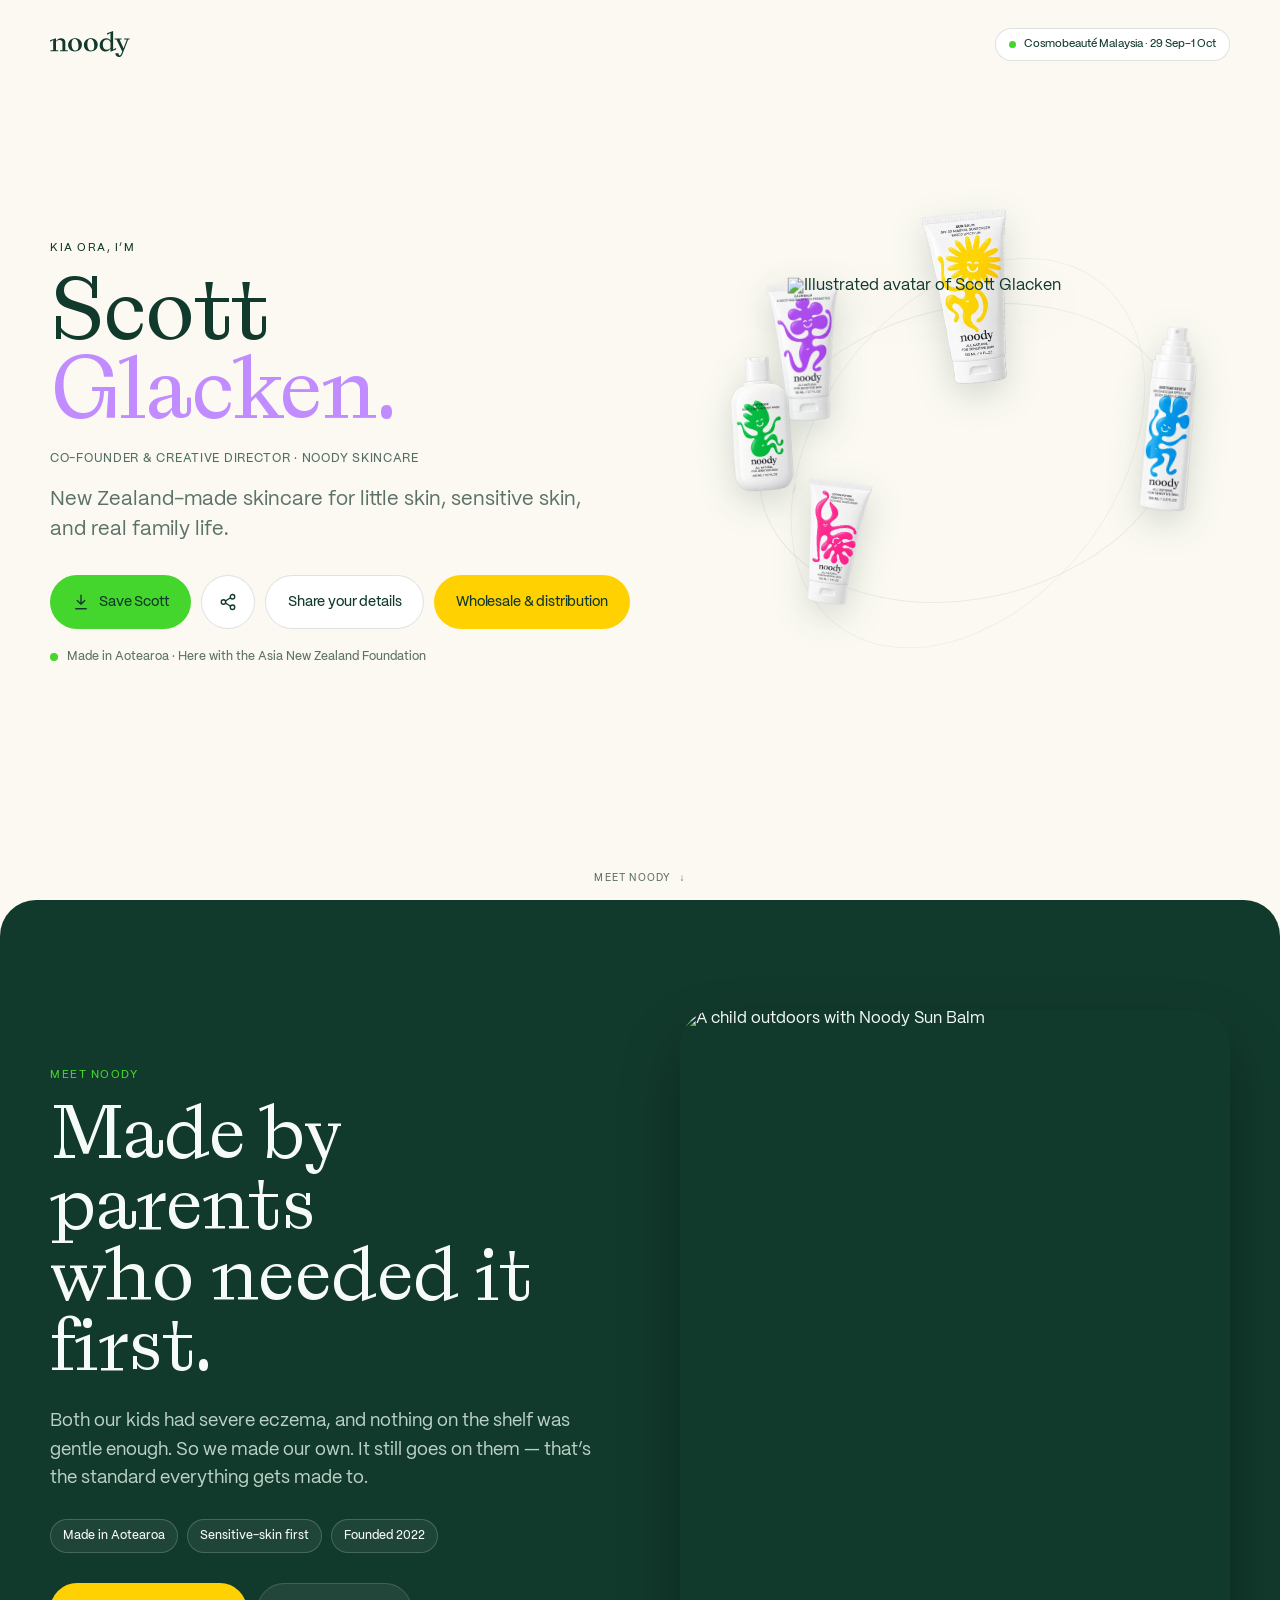
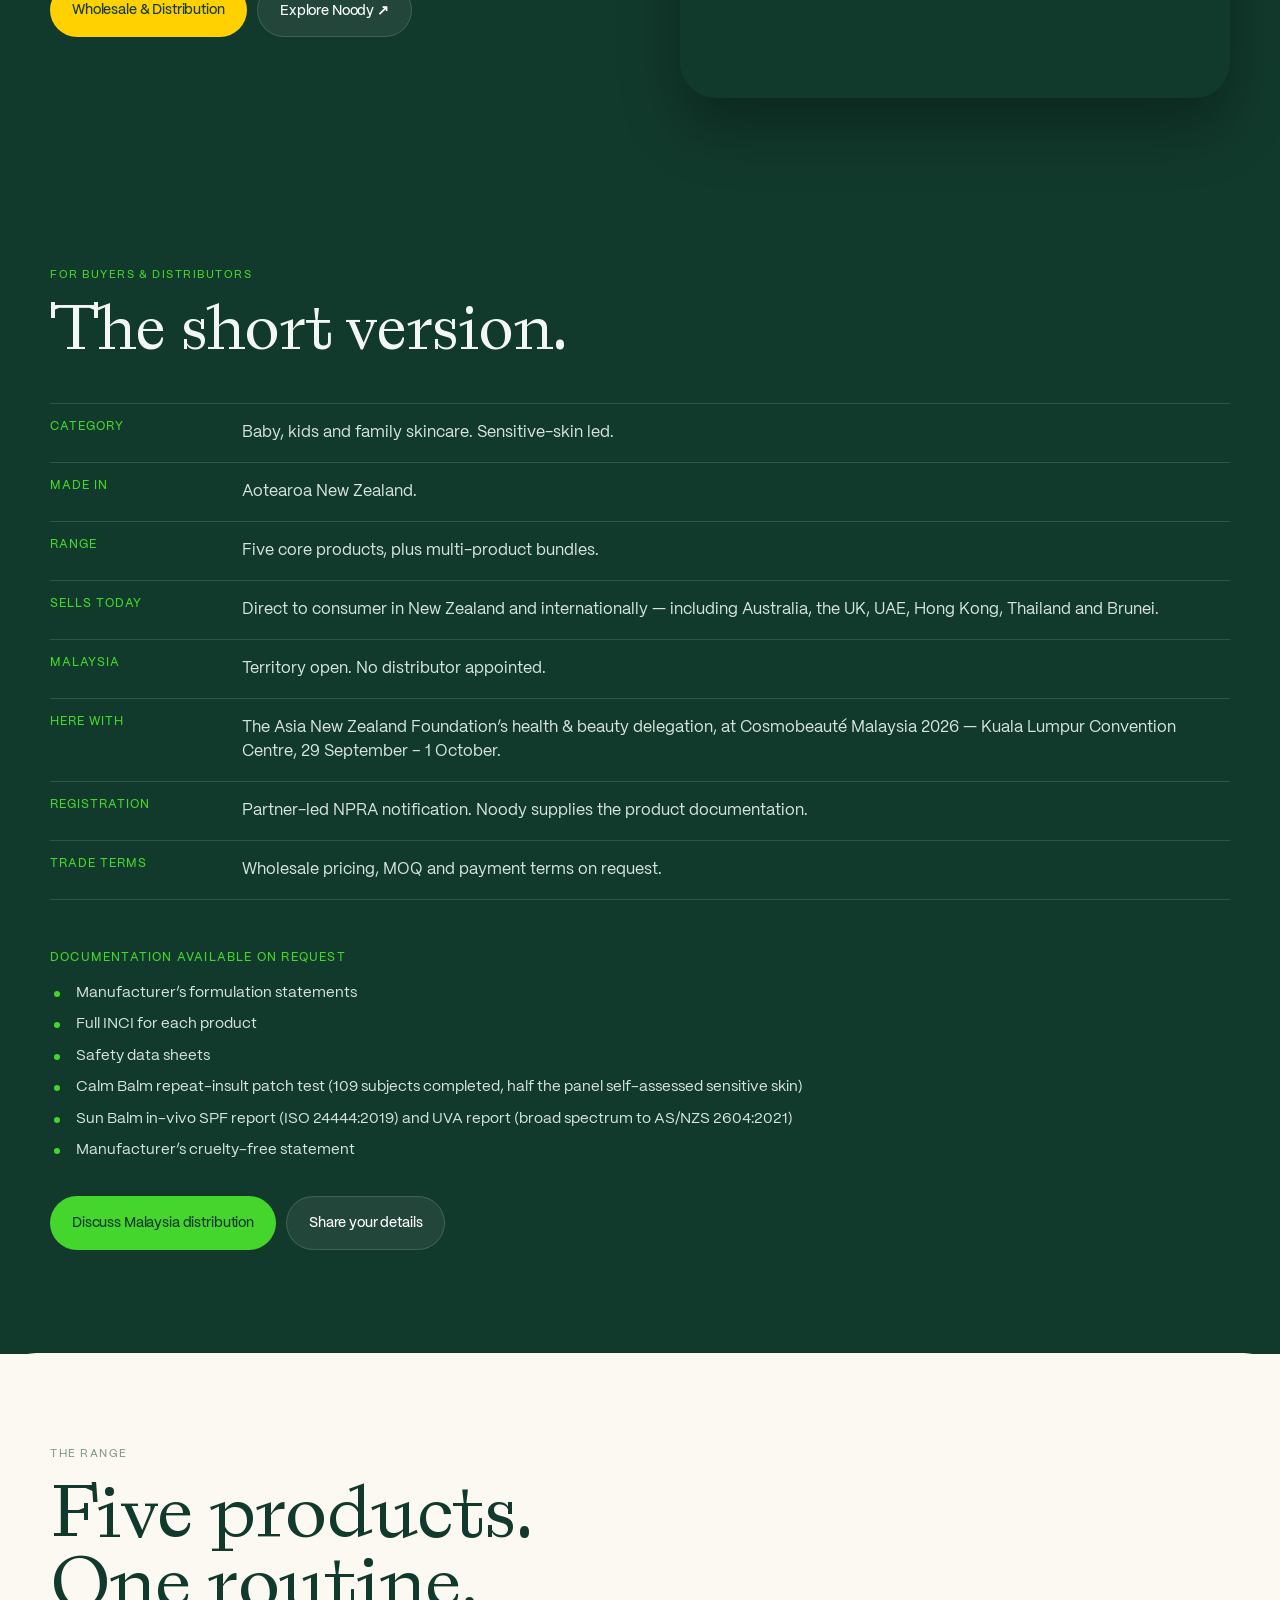
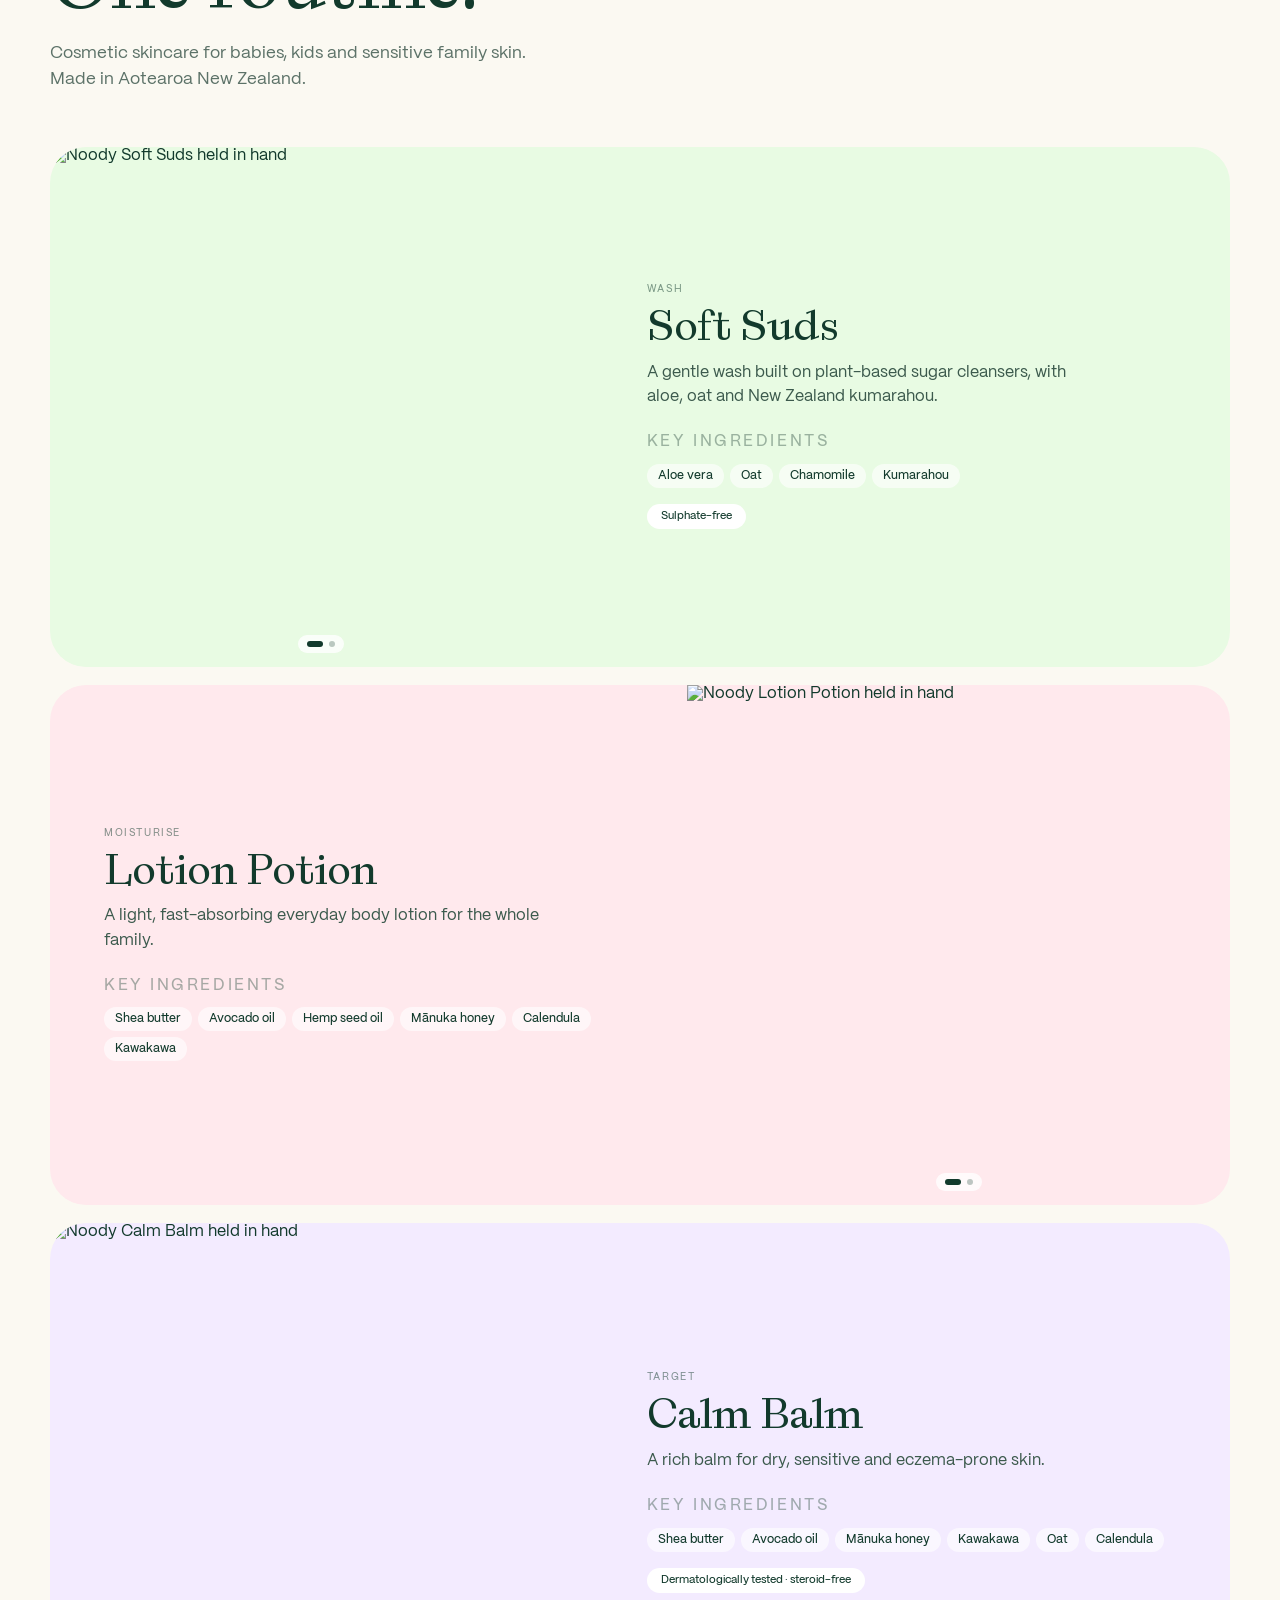
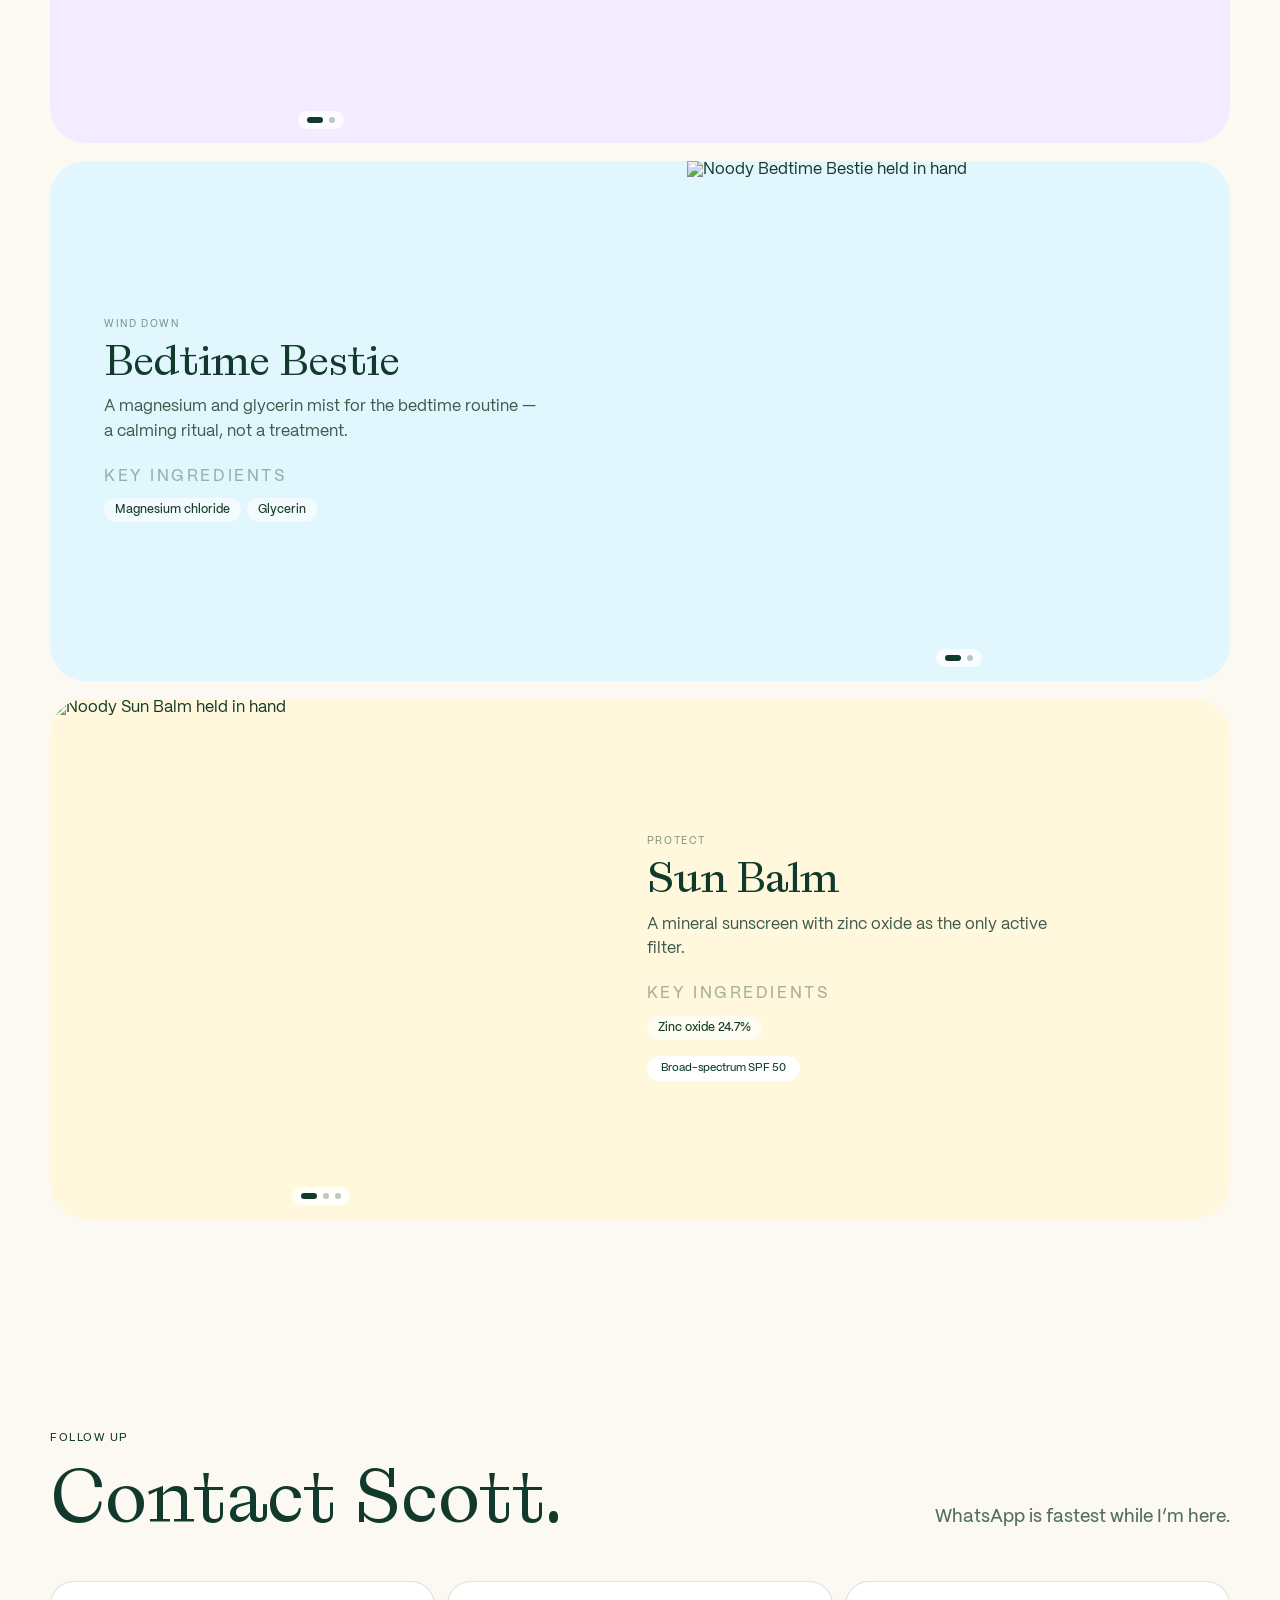
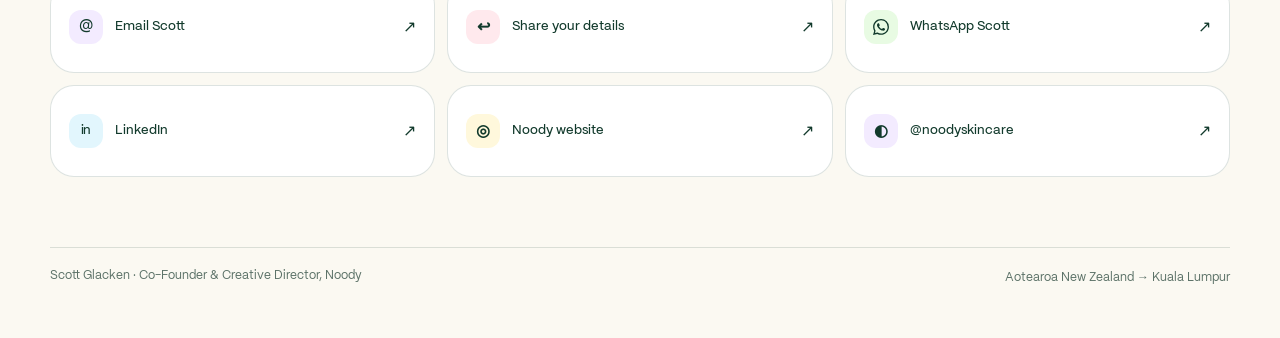
==== commit e537ff82: "Say who does what: "Share your details" "Exchange details" names a transaction without saying who gi" ====
--- a/index.html
+++ b/index.html
@@ -30,8 +30,8 @@
   <link rel="dns-prefetch" href="//cdn.shopify.com" />
   <link rel="preload" href="assets/fonts/laica-a.woff2" as="font" type="font/woff2" crossorigin />
   <link rel="preload" href="assets/fonts/pp-mori-regular.woff2" as="font" type="font/woff2" crossorigin />
-  <link rel="stylesheet" href="styles.css?v=j2" />
-  <link rel="stylesheet" href="brand.css?v=j2" />
+  <link rel="stylesheet" href="styles.css?v=k1" />
+  <link rel="stylesheet" href="brand.css?v=k1" />
 </head>
 <body>
 
@@ -60,7 +60,7 @@
             <button class="btn btn-glass btn-square" id="shareProfile" type="button" aria-label="Share Scott's profile">
               <svg viewBox="0 0 24 24" aria-hidden="true"><circle cx="18" cy="5" r="3"/><circle cx="6" cy="12" r="3"/><circle cx="18" cy="19" r="3"/><path d="m8.6 10.7 6.8-4.3M8.6 13.3l6.8 4.3"/></svg>
             </button>
-            <button class="btn btn-glass" id="exchangeOpen" type="button">Exchange details</button>
+            <button class="btn btn-glass" id="exchangeOpen" type="button">Share your details</button>
             <button class="btn btn-sun btn-wholesale" id="wholesaleOpenHero" type="button">Wholesale &amp; distribution</button>
           </div>
 
@@ -160,7 +160,7 @@
           </ul>
           <div class="trade-actions">
             <a class="btn btn-primary" href="https://wa.me/64204726884?text=Hi%20Scott%20%E2%80%94%20I%27d%20like%20to%20talk%20about%20Noody%20in%20Malaysia." target="_blank" rel="noreferrer" data-track="whatsapp_trade">Discuss Malaysia distribution</a>
-            <button class="btn btn-dark-glass" id="exchangeOpenTrade" type="button">Exchange details</button>
+            <button class="btn btn-dark-glass" id="exchangeOpenTrade" type="button">Share your details</button>
           </div>
         </div>
       </div>
@@ -300,7 +300,7 @@
             <span class="connect-icon">@</span><strong>Email Scott</strong><span>↗</span>
           </a>
           <button class="connect-card" id="exchangeOpenBottom" type="button">
-            <span class="connect-icon">＋</span><strong>Exchange details</strong><span>↗</span>
+            <span class="connect-icon">↩</span><strong>Share your details</strong><span>↗</span>
           </button>
           <a href="https://wa.me/64204726884" class="connect-card" target="_blank" rel="noreferrer" data-track="whatsapp_click">
             <span class="connect-icon"><svg class="wa-mark" viewBox="0 0 24 24" fill="currentColor" aria-hidden="true"><path d="M17.472 14.382c-.297-.149-1.758-.867-2.03-.967-.273-.099-.471-.148-.67.15-.197.297-.767.966-.94 1.164-.173.199-.347.223-.644.075-.297-.15-1.255-.463-2.39-1.475-.883-.788-1.48-1.761-1.653-2.059-.173-.297-.018-.458.13-.606.134-.133.298-.347.446-.52.149-.174.198-.298.298-.497.099-.198.05-.371-.025-.52-.075-.149-.669-1.612-.916-2.207-.242-.579-.487-.5-.669-.51-.173-.008-.371-.01-.57-.01-.198 0-.52.074-.792.372-.272.297-1.04 1.016-1.04 2.479 0 1.462 1.065 2.875 1.213 3.074.149.198 2.096 3.2 5.077 4.487.709.306 1.262.489 1.694.625.712.227 1.36.195 1.871.118.571-.085 1.758-.719 2.006-1.413.248-.694.248-1.289.173-1.413-.074-.124-.272-.198-.57-.347m-5.421 7.403h-.004a9.87 9.87 0 0 1-5.031-1.378l-.361-.214-3.741.982.998-3.648-.235-.374a9.86 9.86 0 0 1-1.51-5.26c.001-5.45 4.436-9.884 9.888-9.884 2.64 0 5.122 1.03 6.988 2.898a9.825 9.825 0 0 1 2.893 6.994c-.003 5.45-4.437 9.884-9.885 9.884m8.413-18.297A11.815 11.815 0 0 0 12.05 0C5.495 0 .16 5.335.157 11.892c0 2.096.547 4.142 1.588 5.945L.057 24l6.305-1.654a11.882 11.882 0 0 0 5.683 1.448h.005c6.554 0 11.89-5.335 11.893-11.893a11.821 11.821 0 0 0-3.48-8.413Z"/></svg></span><strong>WhatsApp Scott</strong><span>↗</span>
@@ -325,7 +325,7 @@
   </main>
 
   <dialog class="sheet" id="exchangeSheet" aria-labelledby="exchangeTitle">
-    <form method="dialog" class="sheet-backdrop"><button value="cancel" aria-label="Close exchange form"></button></form>
+    <form method="dialog" class="sheet-backdrop"><button value="cancel" aria-label="Close the details form"></button></form>
     <section class="sheet-card">
       <div class="sheet-handle" aria-hidden="true"></div>
       <button class="sheet-close" type="button" data-close="exchangeSheet" aria-label="Close">×</button>
@@ -380,7 +380,7 @@
 
   <div class="toast" id="toast" role="status" aria-live="polite"></div>
 
-  <script src="config.js?v=j2"></script>
-  <script src="app.js?v=j2" defer></script>
+  <script src="config.js?v=k1"></script>
+  <script src="app.js?v=k1" defer></script>
 </body>
 </html>
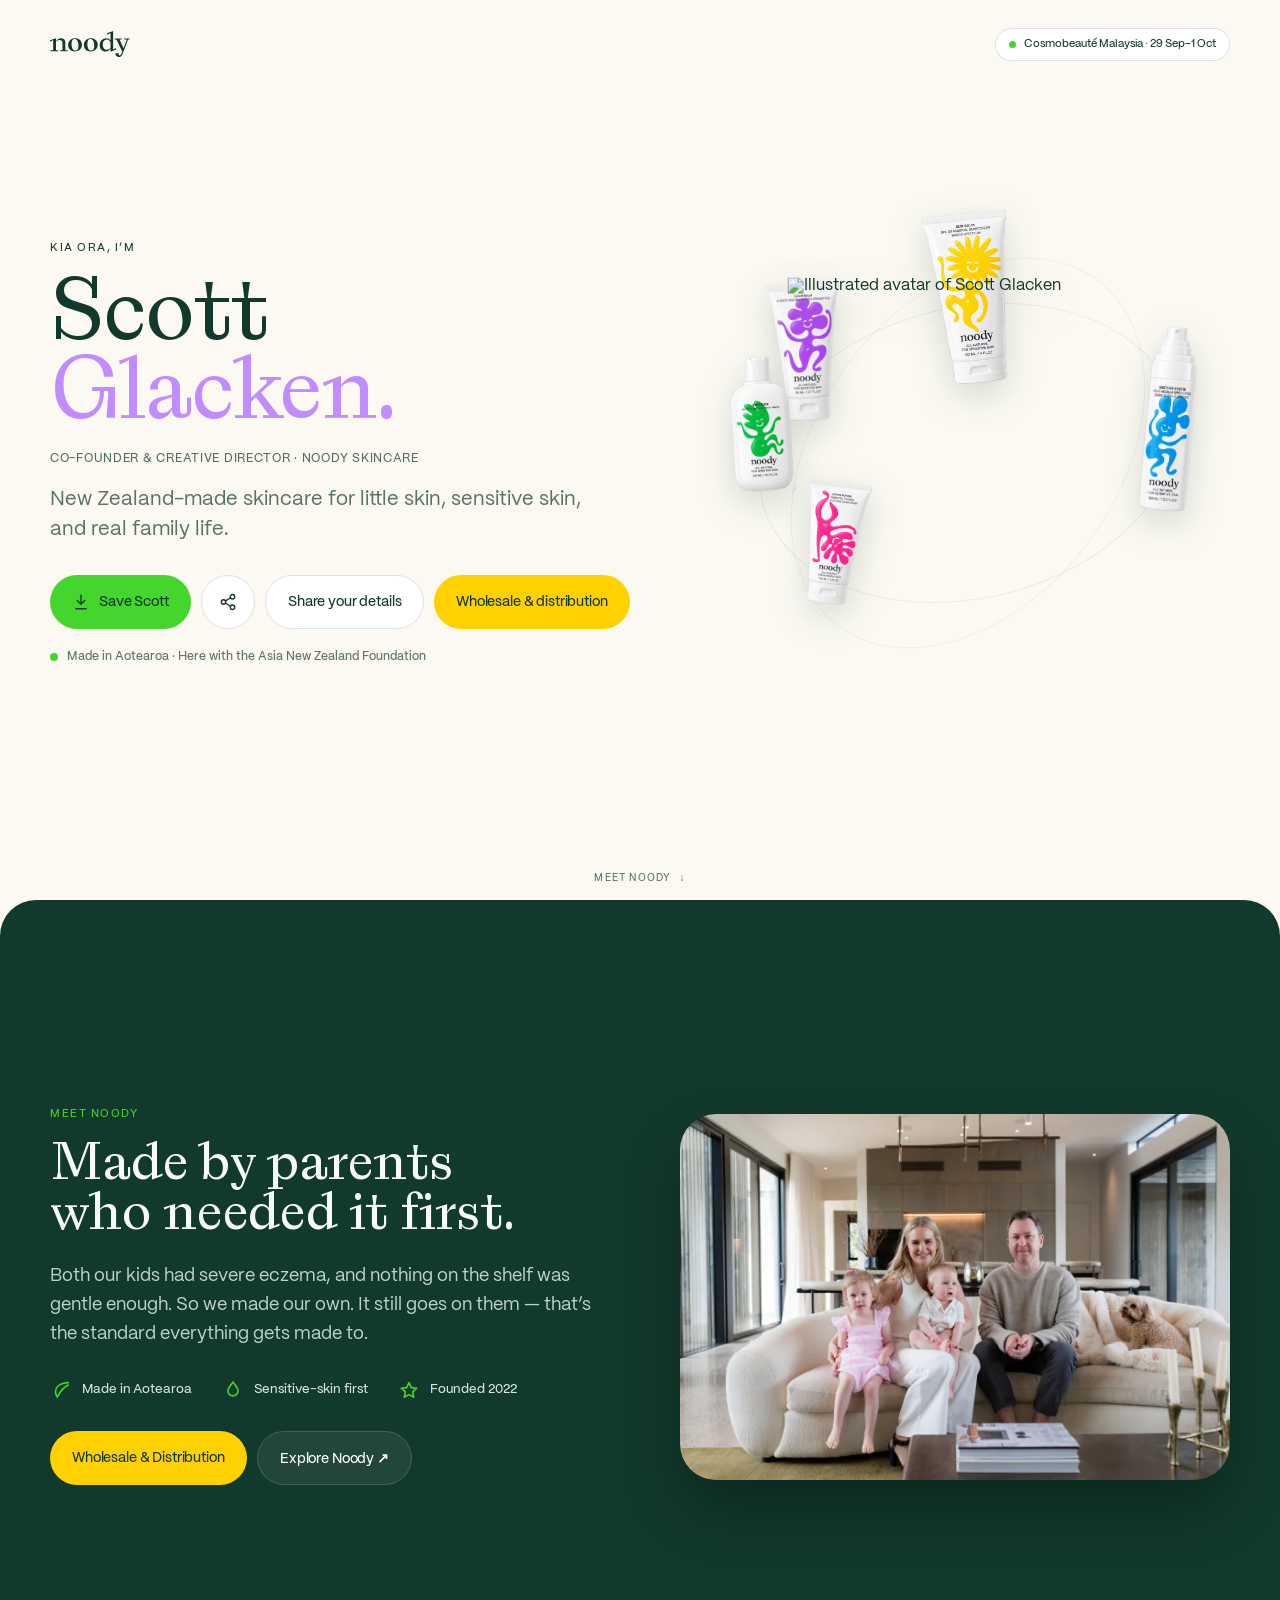
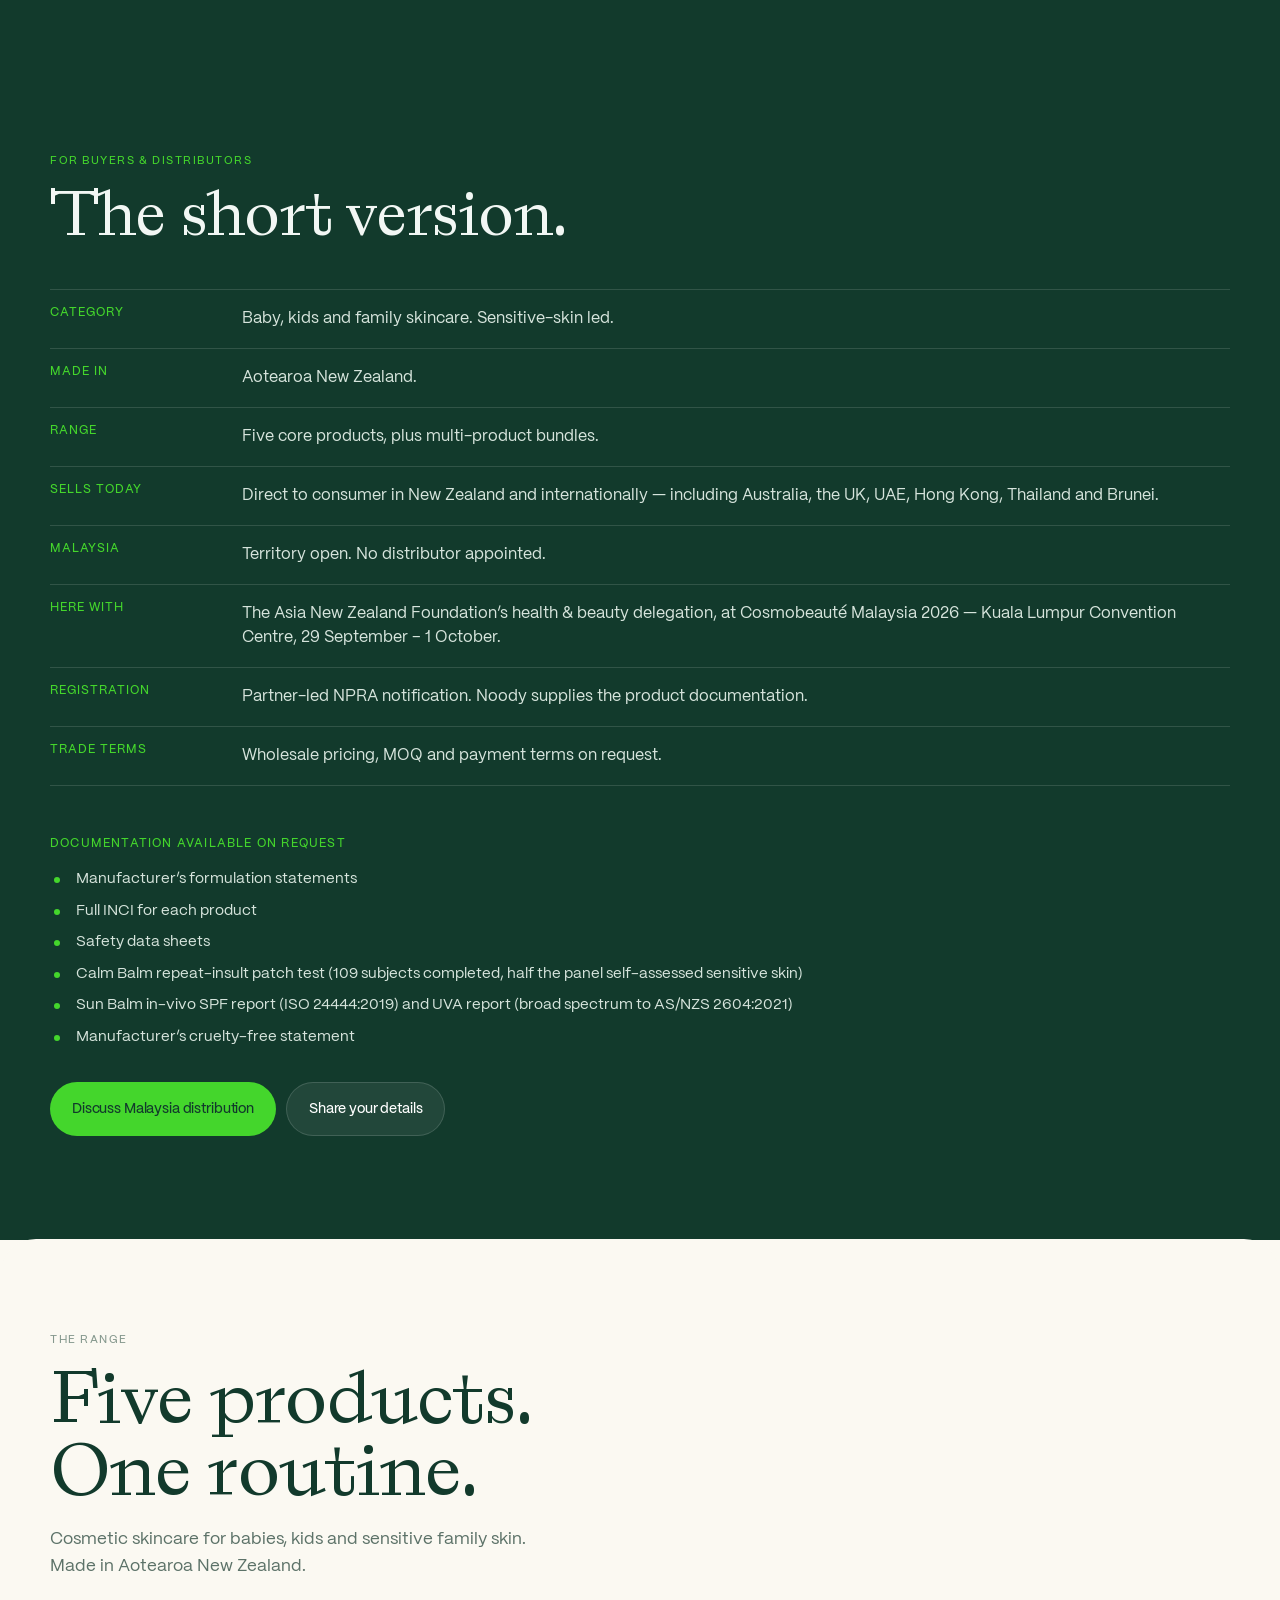
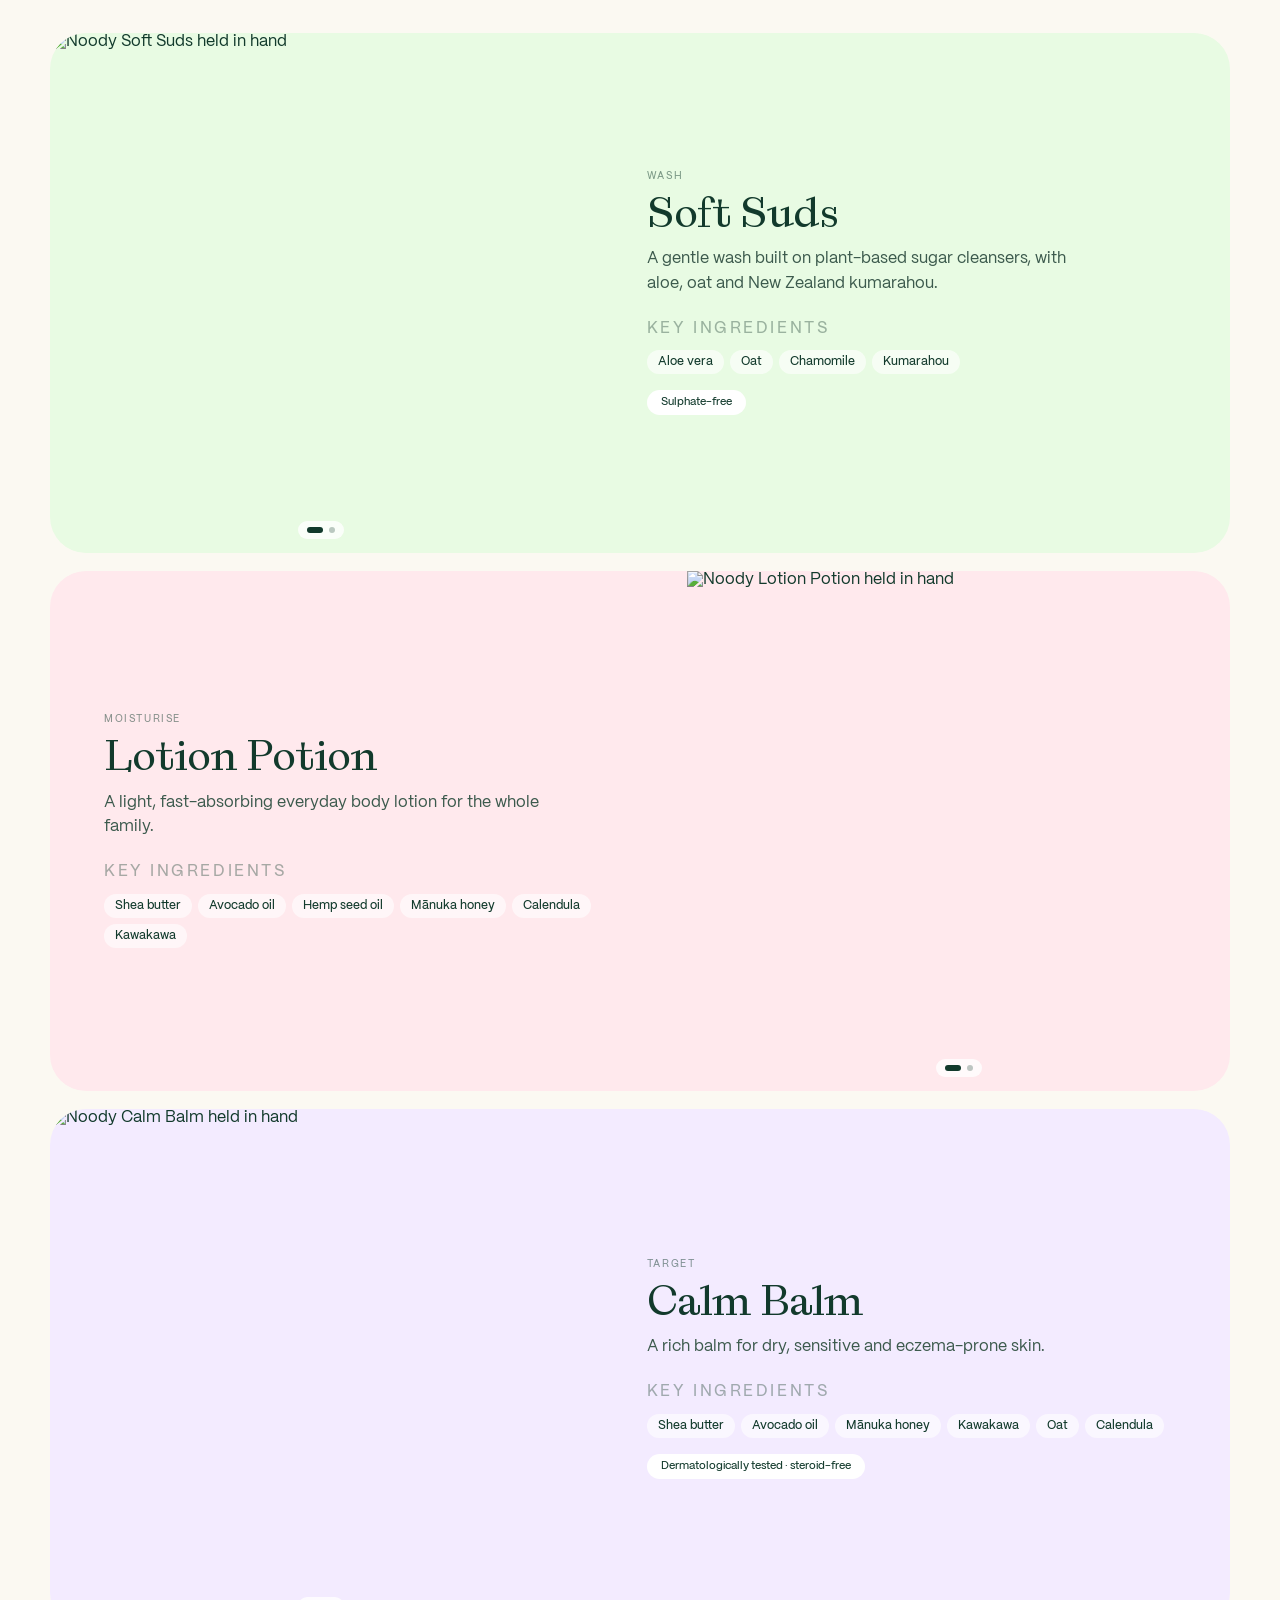
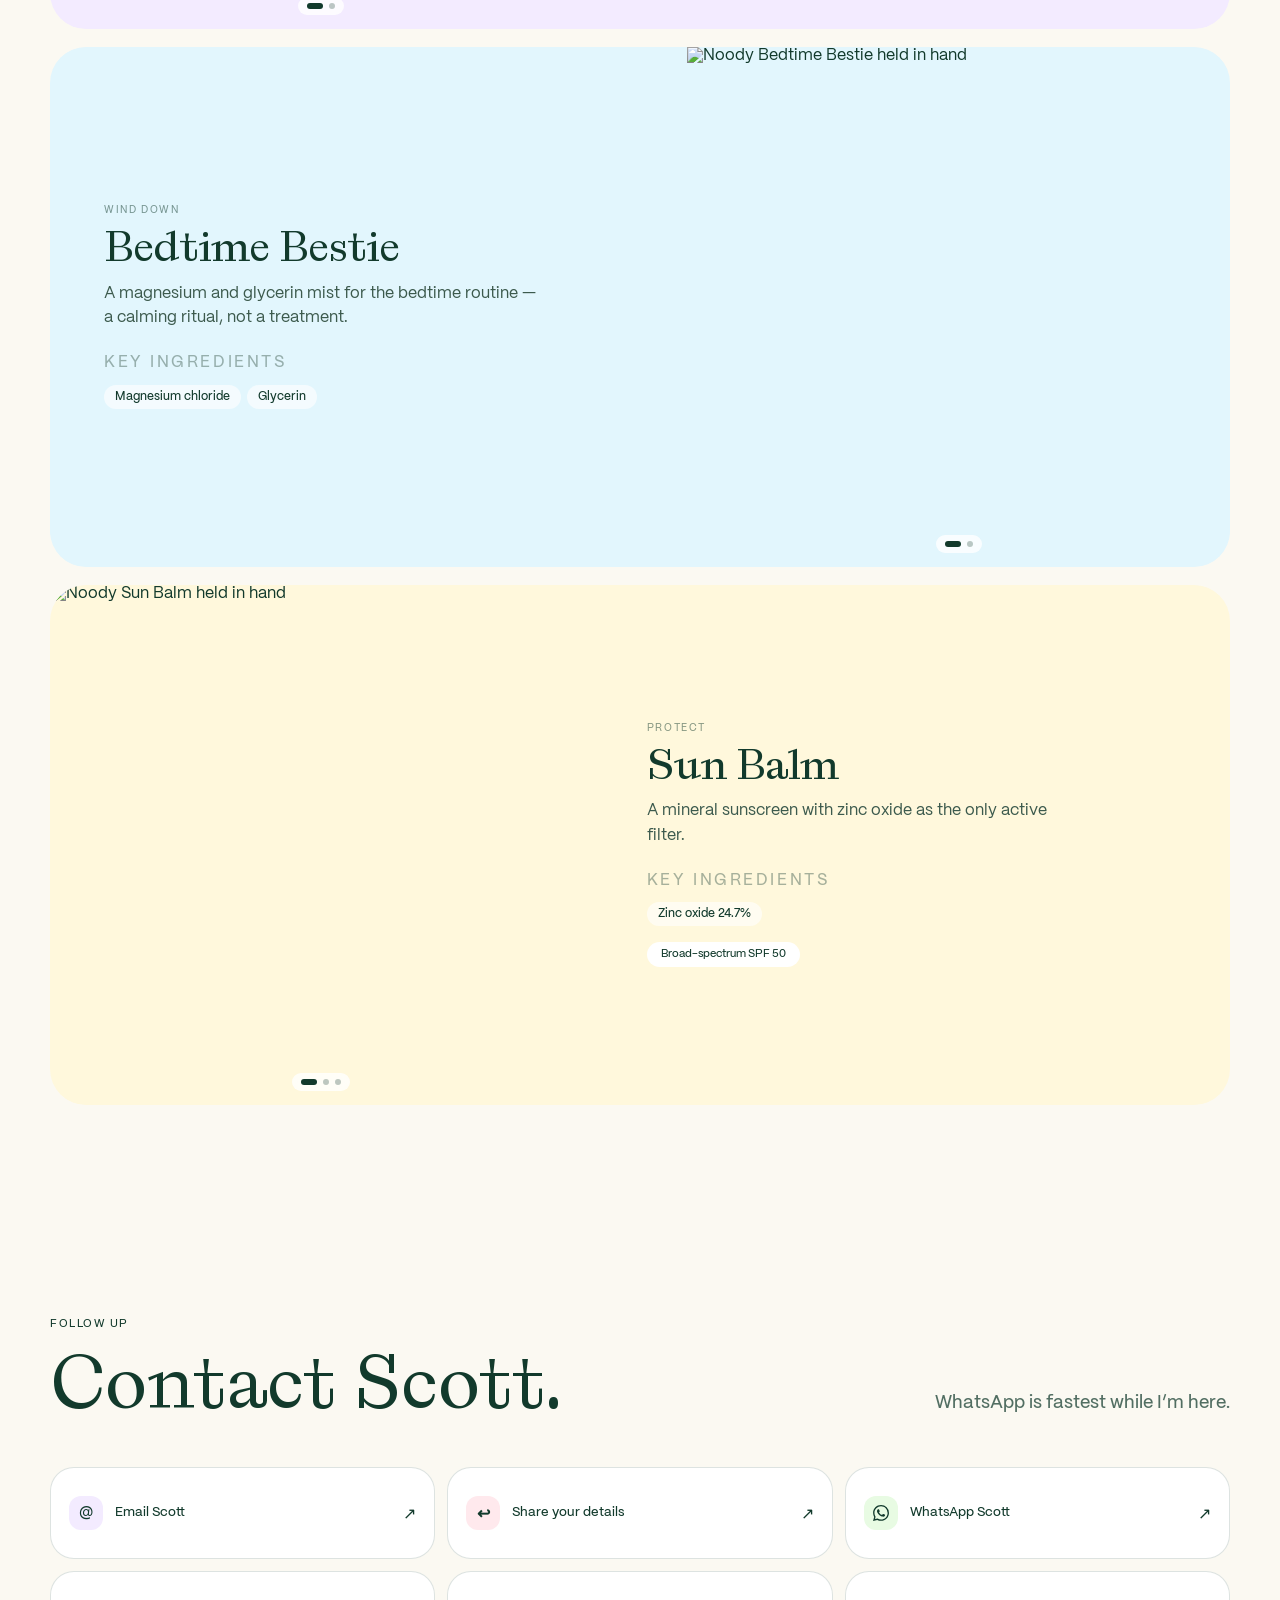
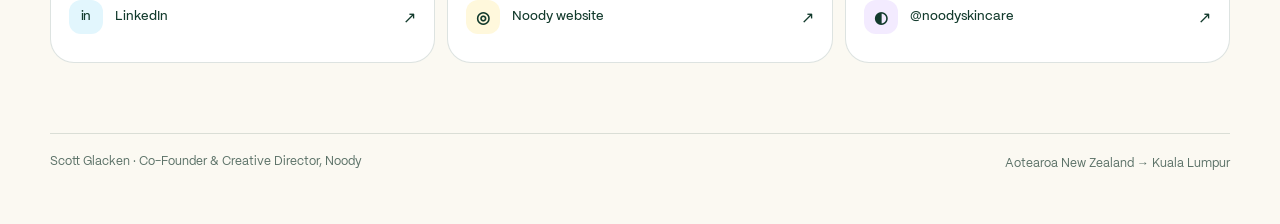
==== commit b51e8e72: "Founder family photo, and turn the proof pills into USPs The headline says "Made by parents who need" ====
--- a/index.html
+++ b/index.html
@@ -30,8 +30,8 @@
   <link rel="dns-prefetch" href="//cdn.shopify.com" />
   <link rel="preload" href="assets/fonts/laica-a.woff2" as="font" type="font/woff2" crossorigin />
   <link rel="preload" href="assets/fonts/pp-mori-regular.woff2" as="font" type="font/woff2" crossorigin />
-  <link rel="stylesheet" href="styles.css?v=k1" />
-  <link rel="stylesheet" href="brand.css?v=k1" />
+  <link rel="stylesheet" href="styles.css?v=l2" />
+  <link rel="stylesheet" href="brand.css?v=l2" />
 </head>
 <body>
 
@@ -109,11 +109,11 @@
           <h2>Made by parents<br>who needed it first.</h2>
           <p>Both our kids had severe eczema, and nothing on the shelf was gentle enough. So we made our own. It still goes on them — that&rsquo;s the standard everything gets made to.</p>
 
-          <div class="proofs">
-            <span>Made in Aotearoa</span>
-            <span>Sensitive-skin first</span>
-            <span>Founded 2022</span>
-          </div>
+          <ul class="usps">
+            <li><span class="usp-icon"><svg viewBox="0 0 24 24" aria-hidden="true"><path d="M20 4c-9 .4-14 4.6-14 10.4 0 2.1.8 3.8 2 5"/><path d="M8 19.4C11.6 12.6 15.4 8.8 20 6.6"/></svg></span>Made in Aotearoa</li>
+            <li><span class="usp-icon"><svg viewBox="0 0 24 24" aria-hidden="true"><path d="M12 3.4c3.2 4 5.5 6.7 5.5 9.5A5.5 5.5 0 0 1 12 18.4 5.5 5.5 0 0 1 6.5 12.9c0-2.8 2.3-5.5 5.5-9.5z"/></svg></span>Sensitive-skin first</li>
+            <li><span class="usp-icon"><svg viewBox="0 0 24 24" aria-hidden="true"><path d="M12 4l2.5 5.4 5.9.7-4.4 4 1.2 5.8L12 17l-5.2 2.9L8 14.1l-4.4-4 5.9-.7z"/></svg></span>Founded 2022</li>
+          </ul>
 
           <div class="brand-actions">
             <button class="btn btn-sun" id="wholesaleOpen" type="button">Wholesale & Distribution</button>
@@ -122,9 +122,10 @@
         </div>
 
         <figure class="brand-photo reveal">
-          <img src="https://cdn.shopify.com/s/files/1/0710/7136/7451/files/NOODY_3rdBIRTHDAY_SHOOT-25.jpg?width=900" alt="A child outdoors with Noody Sun Balm" loading="lazy" decoding="async"
-               srcset="https://cdn.shopify.com/s/files/1/0710/7136/7451/files/NOODY_3rdBIRTHDAY_SHOOT-25.jpg?width=600 600w, https://cdn.shopify.com/s/files/1/0710/7136/7451/files/NOODY_3rdBIRTHDAY_SHOOT-25.jpg?width=900 900w, https://cdn.shopify.com/s/files/1/0710/7136/7451/files/NOODY_3rdBIRTHDAY_SHOOT-25.jpg?width=1200 1200w"
-               sizes="(max-width: 900px) 92vw, 46vw" />
+          <img src="assets/brand/founders-900.webp"
+               srcset="assets/brand/founders-600.webp 600w, assets/brand/founders-900.webp 900w, assets/brand/founders-1300.webp 1300w"
+               sizes="(max-width: 900px) 92vw, 46vw"
+               alt="Scott and Ashleigh Glacken at home with their two children" loading="lazy" decoding="async" />
         </figure>
       </div>
     </section>
@@ -380,7 +381,7 @@
 
   <div class="toast" id="toast" role="status" aria-live="polite"></div>
 
-  <script src="config.js?v=k1"></script>
-  <script src="app.js?v=k1" defer></script>
+  <script src="config.js?v=l2"></script>
+  <script src="app.js?v=l2" defer></script>
 </body>
 </html>
--- a/brand.css
+++ b/brand.css
@@ -215,7 +215,7 @@
   margin: 0;
   border-radius: var(--radius-stage);
   overflow: hidden;
-  aspect-ratio: 4 / 5;
+  aspect-ratio: 3 / 2;
   box-shadow: 0 30px 60px rgba(0, 0, 0, .3);
 }
 .brand-photo img { width: 100%; height: 100%; object-fit: cover; display: block; }
@@ -737,3 +737,49 @@
   .trade-section--joined .trade-head { padding-top: 56px; }
   .brand-section .brand-grid { padding-bottom: 68px; }
 }
+
+
+/* --- USPs ---------------------------------------------------------------- */
+/* Were bordered pills, which sat directly above two real buttons and read as a
+   row of controls you could press. An icon and a label is not a button. */
+.usps {
+  list-style: none;
+  margin: 30px 0 0;
+  padding: 0;
+  display: flex;
+  flex-wrap: wrap;
+  gap: 14px 30px;
+}
+.usps li {
+  display: flex;
+  align-items: center;
+  gap: 10px;
+  font-family: "PP Mori", sans-serif;
+  font-size: 13px;
+  font-weight: 600;
+  letter-spacing: -.005em;
+  color: #D6E4DC;
+}
+.usp-icon { width: 22px; height: 22px; flex: none; display: grid; place-items: center; }
+.usp-icon svg {
+  width: 22px; height: 22px;
+  fill: none;
+  stroke: var(--ndy-green);
+  stroke-width: 1.75;
+  stroke-linecap: round;
+  stroke-linejoin: round;
+}
+
+@media (max-width: 900px) {
+  .usps { justify-content: center; }
+}
+@media (max-width: 600px) {
+  .usps { gap: 12px 22px; }
+  .usps li { font-size: 12px; }
+}
+
+/* The brand headline carries a <br> intending two lines — "Made by parents /
+   who needed it first." But styles.css sizes it clamp(54px, 6vw, 82px) while
+   the copy column is only 550px at the 1180px shell, so it broke to four
+   ragged lines on every desktop width. Sized to hold the intended break. */
+.brand-copy h2 { font-size: clamp(38px, 4.2vw, 56px); }
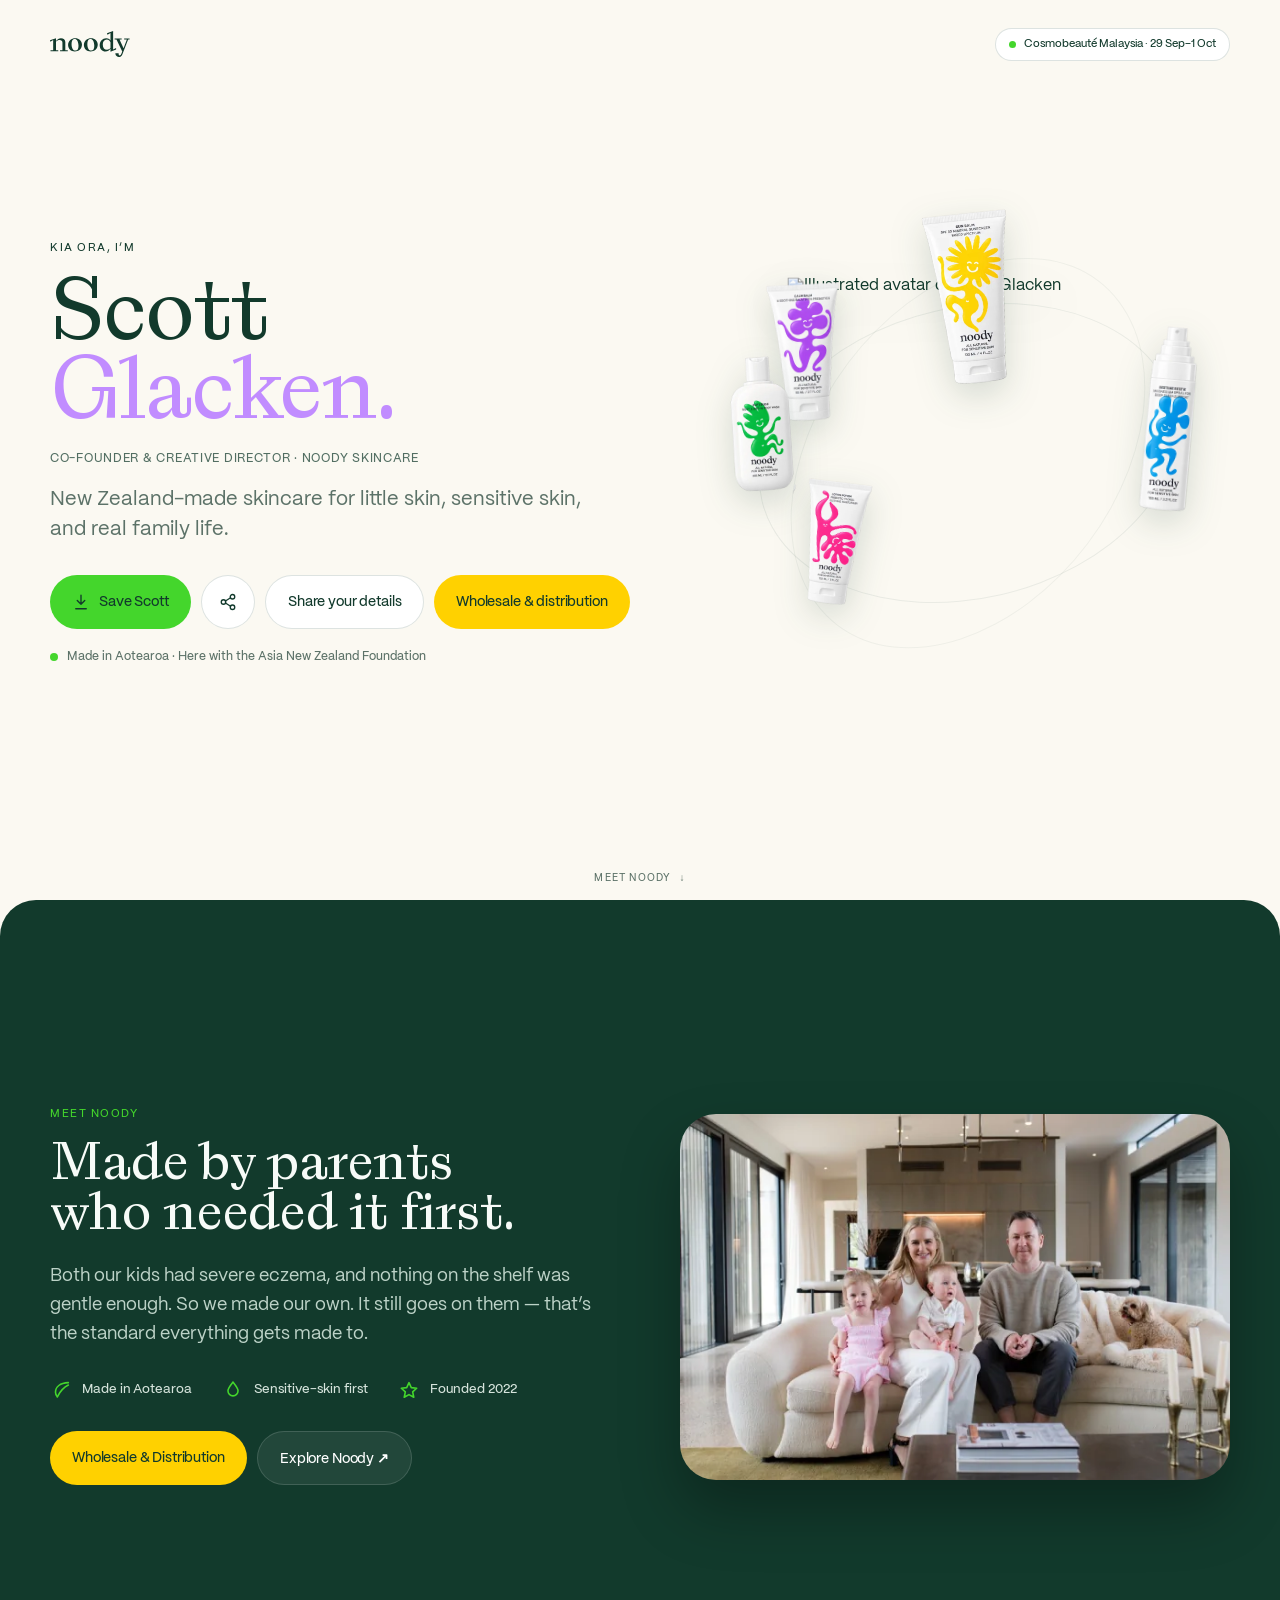
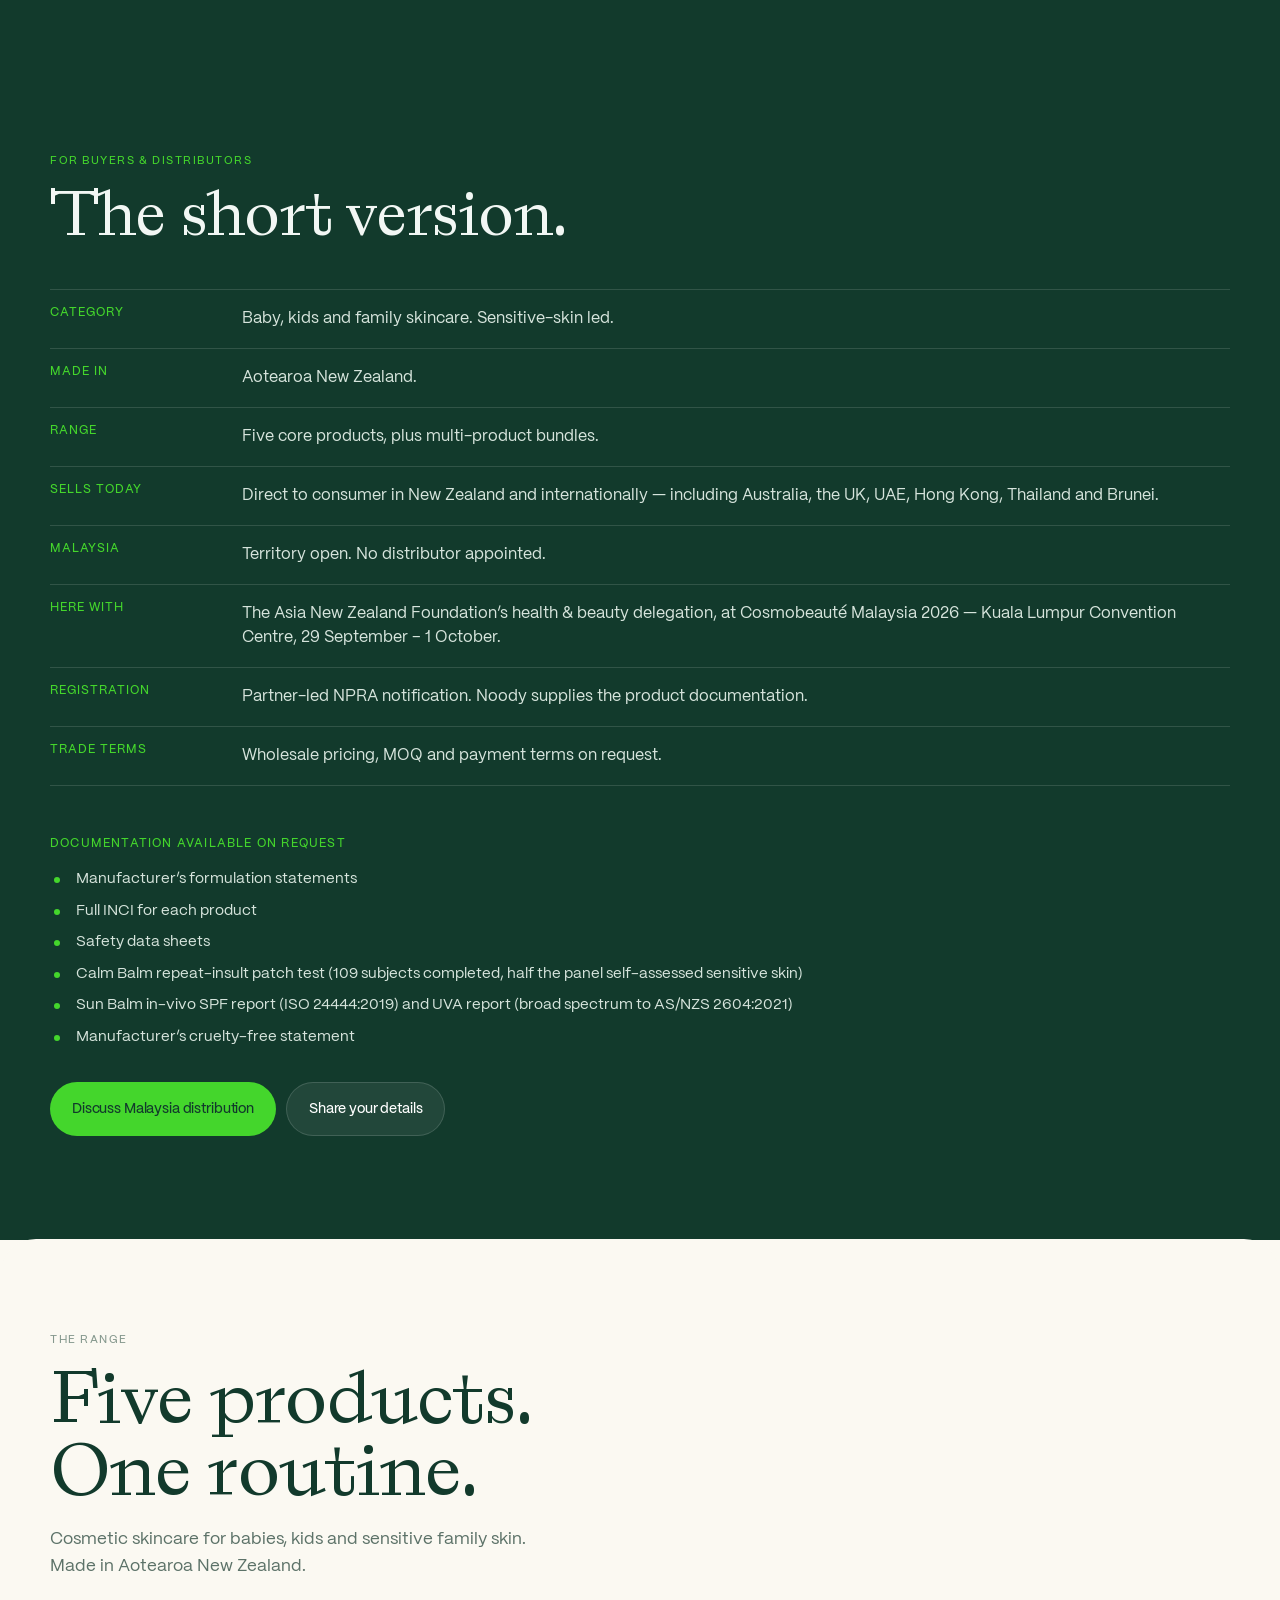
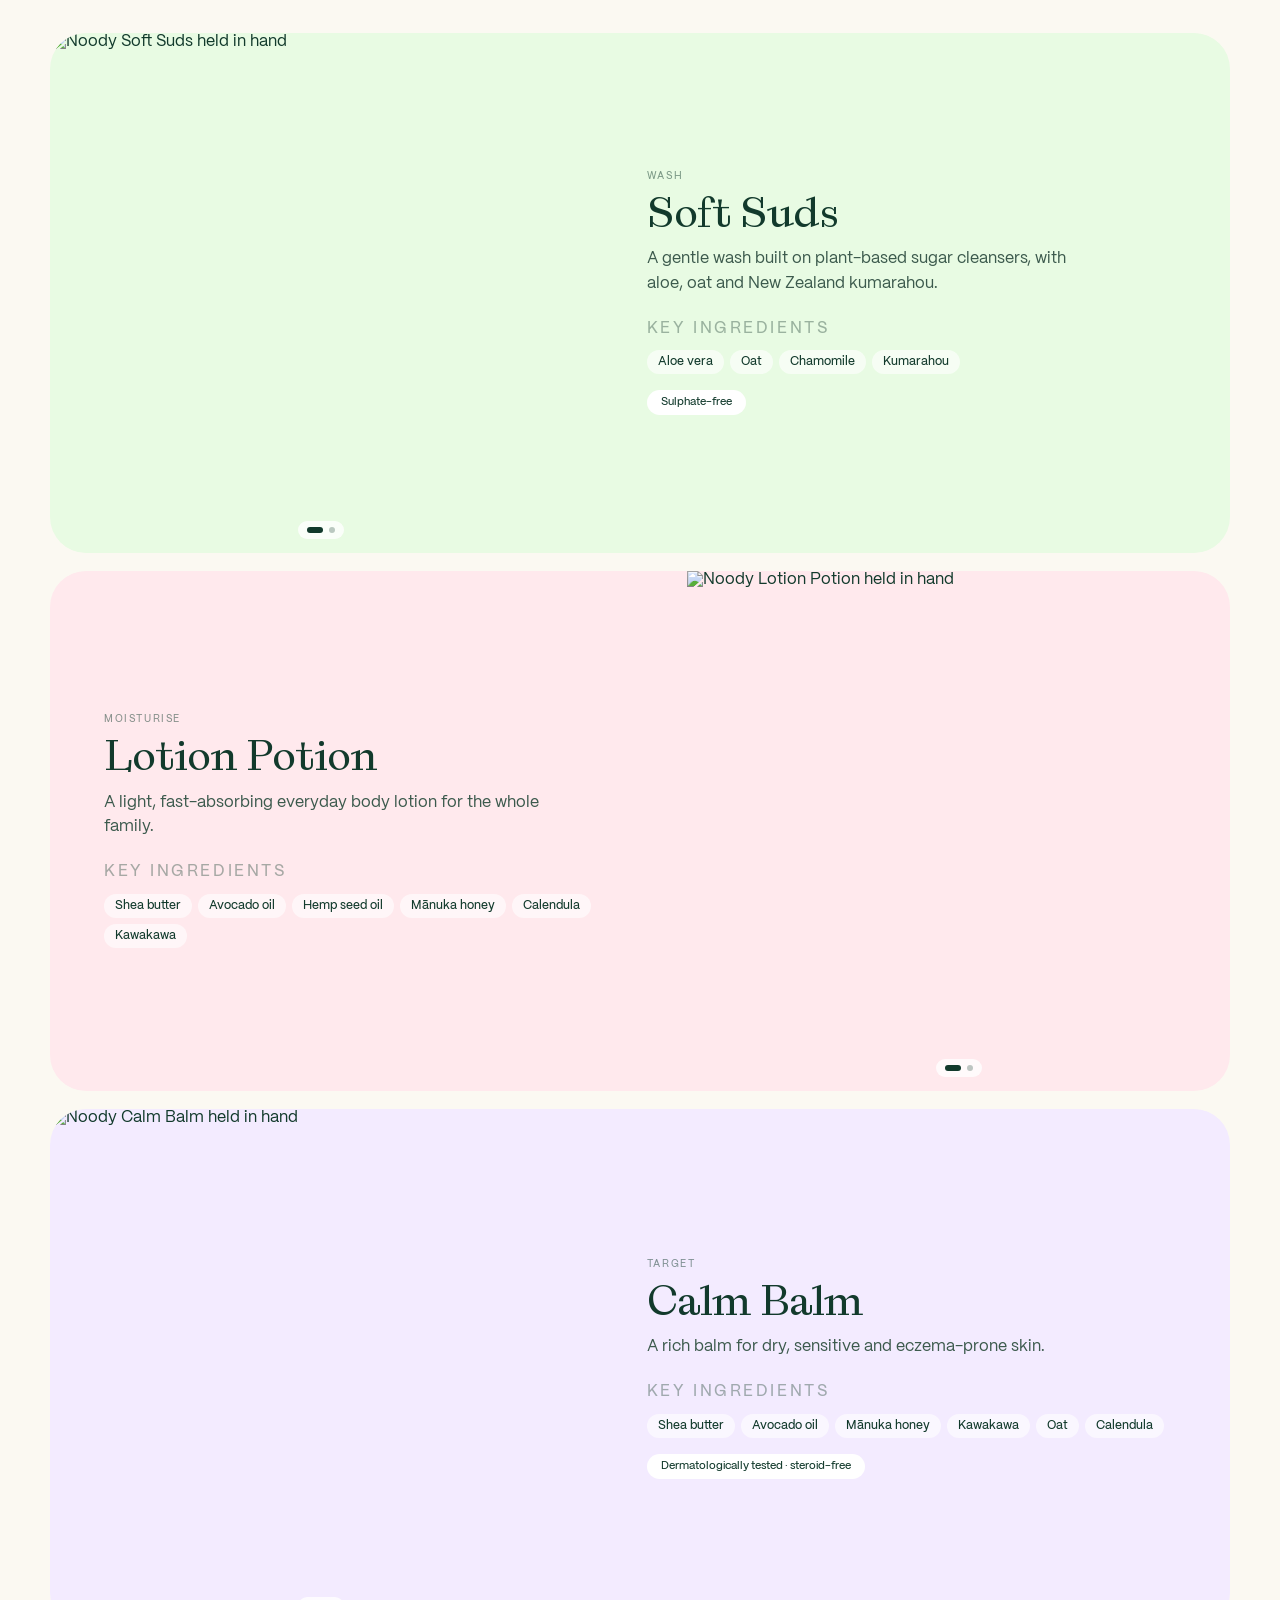
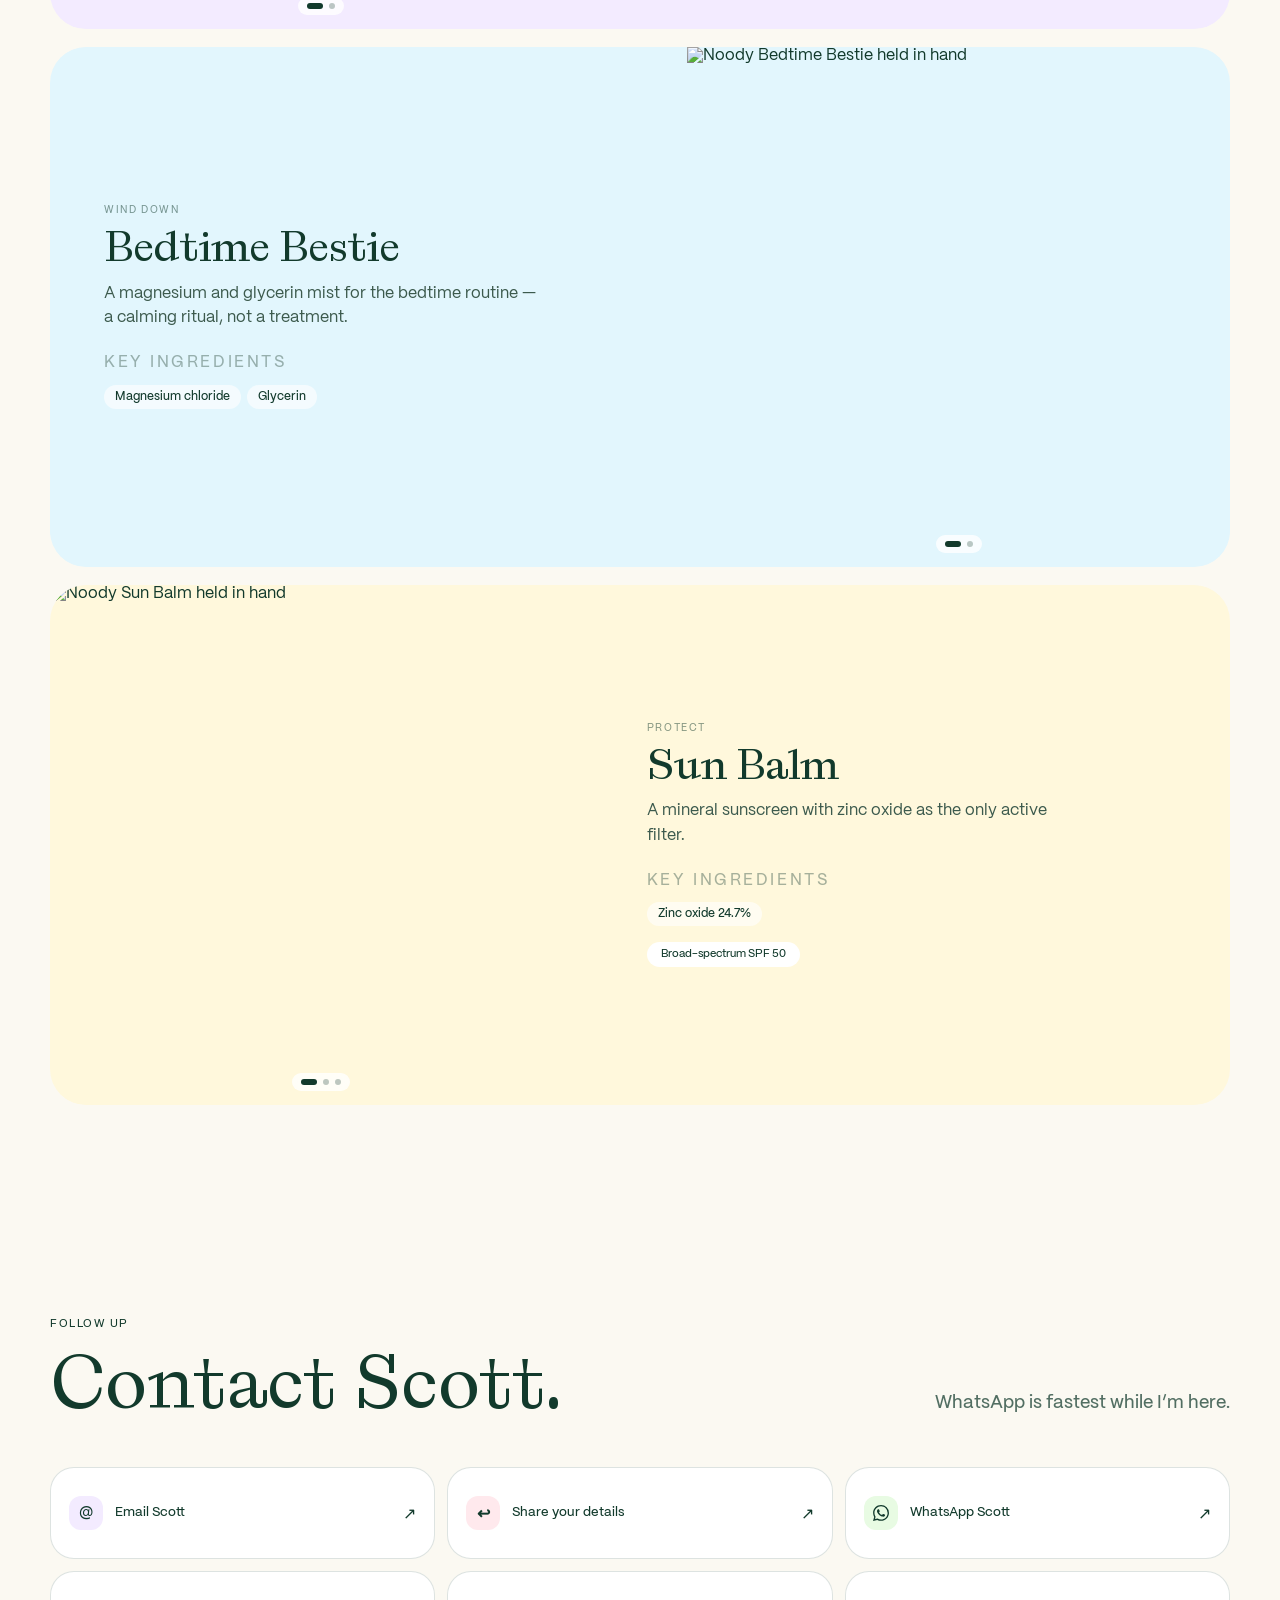
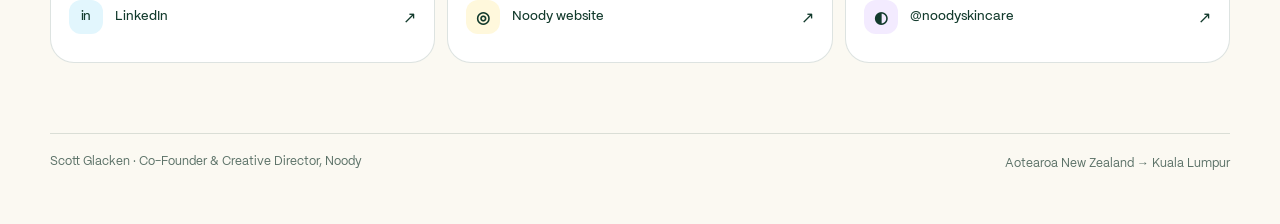
==== commit afdadbf2: "Send contact form leads straight to Scott via FormSubmit Falls back to the prefilled email until For" ====
--- a/index.html
+++ b/index.html
@@ -30,8 +30,8 @@
   <link rel="dns-prefetch" href="//cdn.shopify.com" />
   <link rel="preload" href="assets/fonts/laica-a.woff2" as="font" type="font/woff2" crossorigin />
   <link rel="preload" href="assets/fonts/pp-mori-regular.woff2" as="font" type="font/woff2" crossorigin />
-  <link rel="stylesheet" href="styles.css?v=l2" />
-  <link rel="stylesheet" href="brand.css?v=l2" />
+  <link rel="stylesheet" href="styles.css?v=m1" />
+  <link rel="stylesheet" href="brand.css?v=z11" />
 </head>
 <body>
 
@@ -381,7 +381,7 @@
 
   <div class="toast" id="toast" role="status" aria-live="polite"></div>
 
-  <script src="config.js?v=l2"></script>
-  <script src="app.js?v=l2" defer></script>
+  <script src="config.js?v=fs1"></script>
+  <script src="app.js?v=fs1" defer></script>
 </body>
 </html>
--- a/brand.css
+++ b/brand.css
@@ -266,7 +266,9 @@
   pointer-events: none;
   transform-origin: 50% 50%;
   animation: noodyOrbitSpin 20s linear infinite;
-  z-index: 4;
+  /* In front of Scott (avatar-core is 10): the bottles pass over the figure
+     as they orbit. Scott's call, 2026-09-28. */
+  z-index: 11;
 }
 
 .product-arrangement::before,
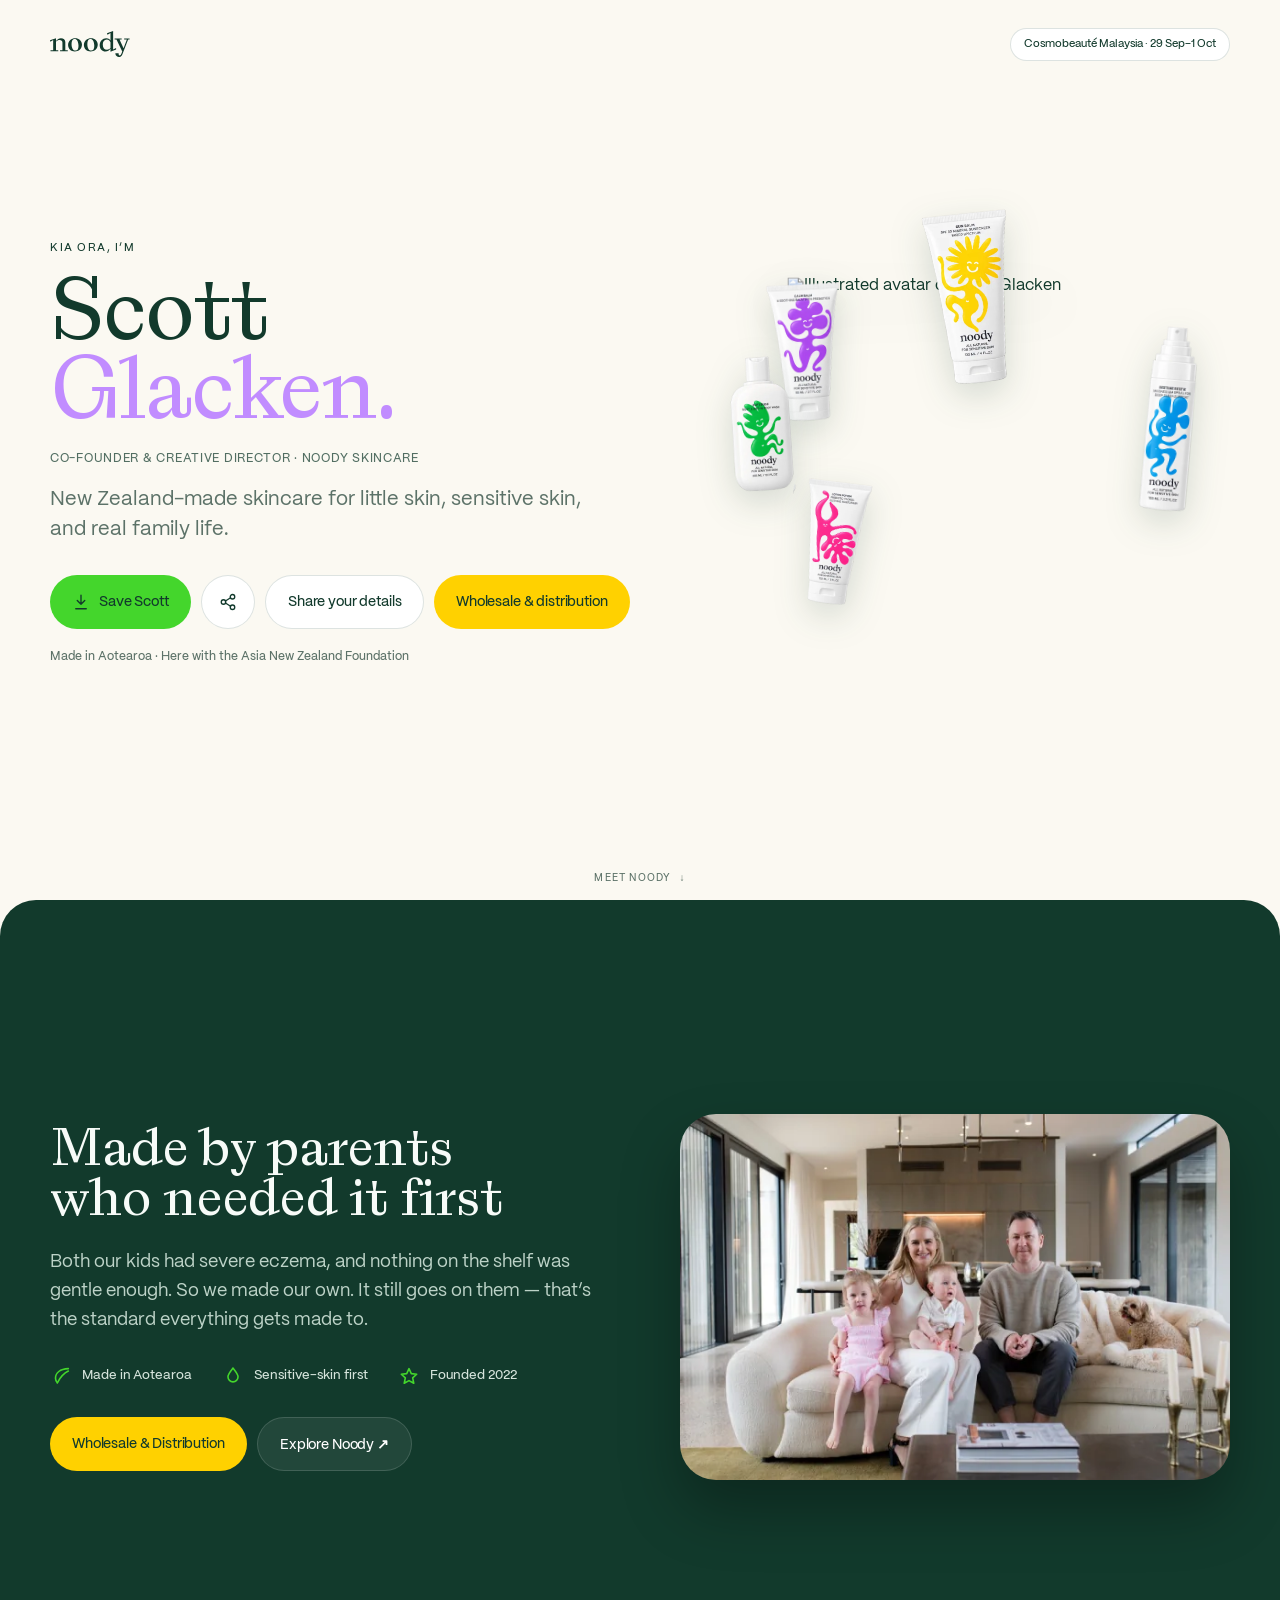
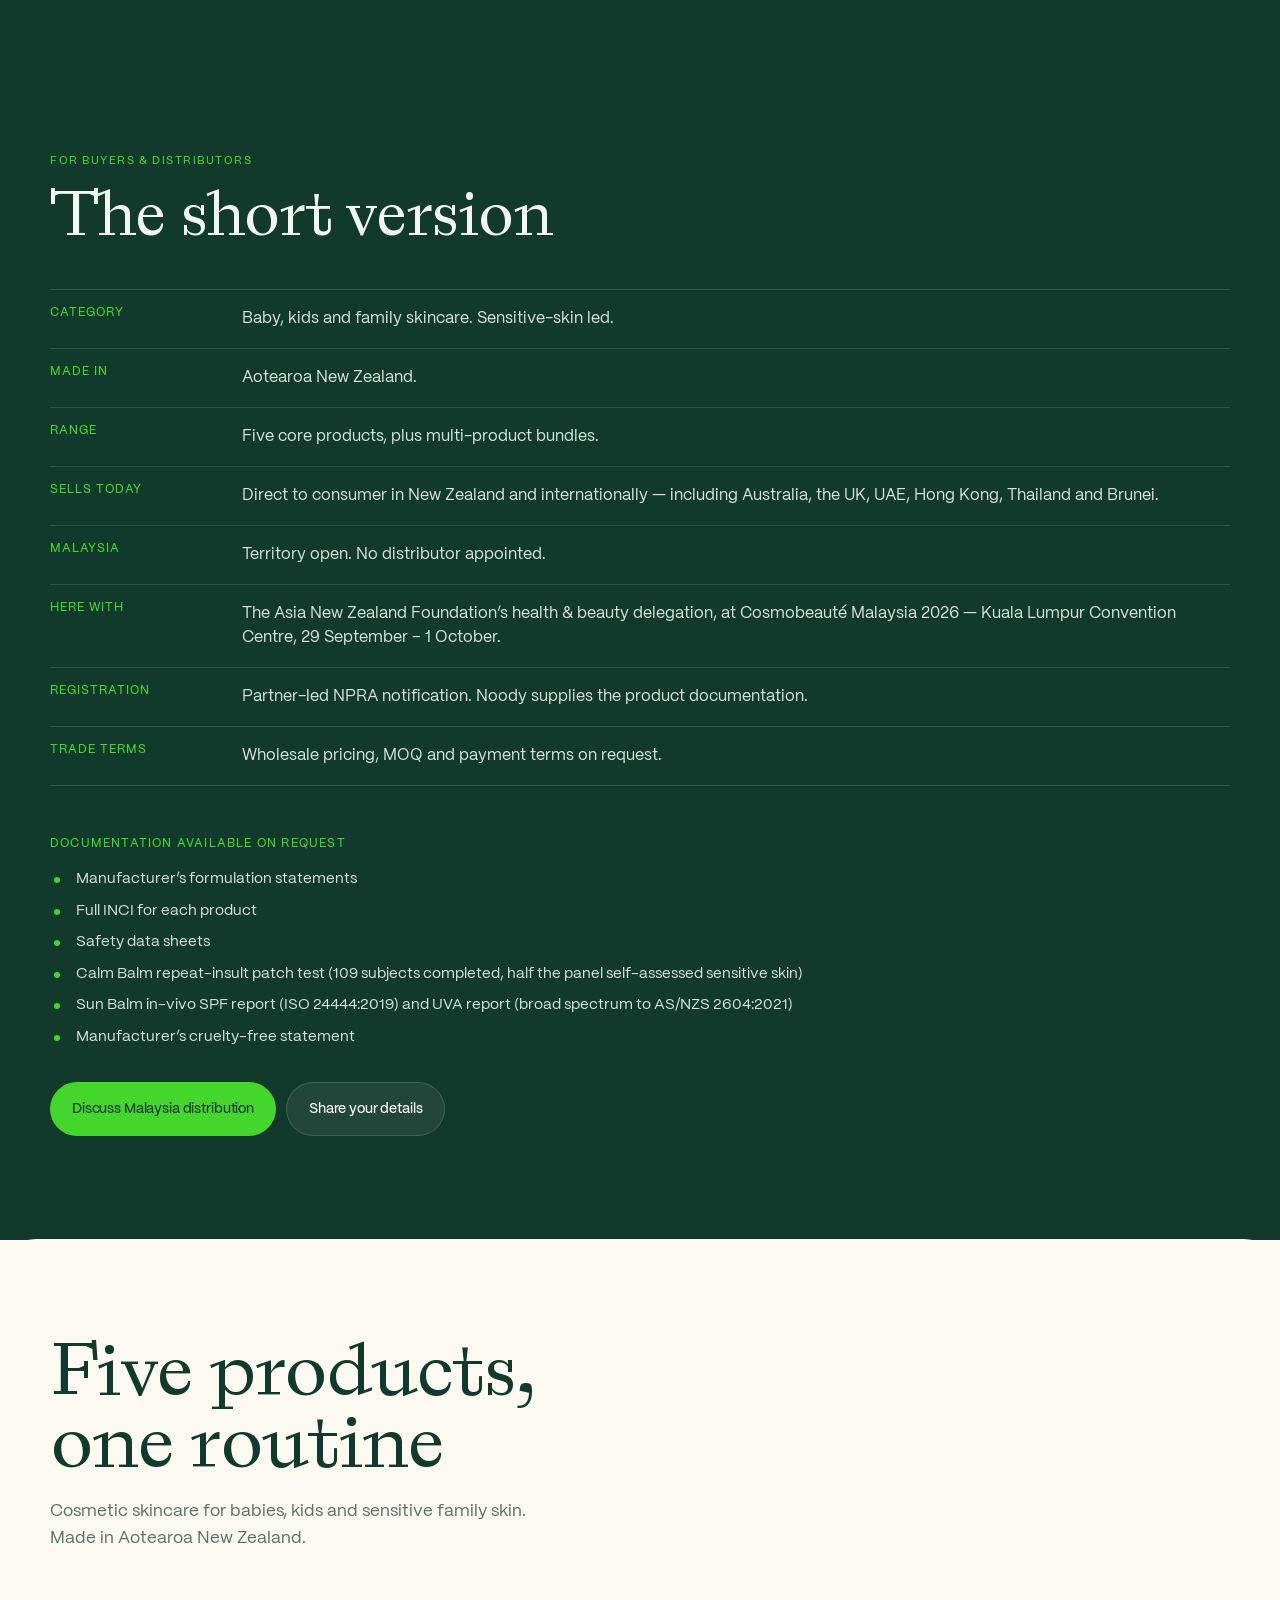
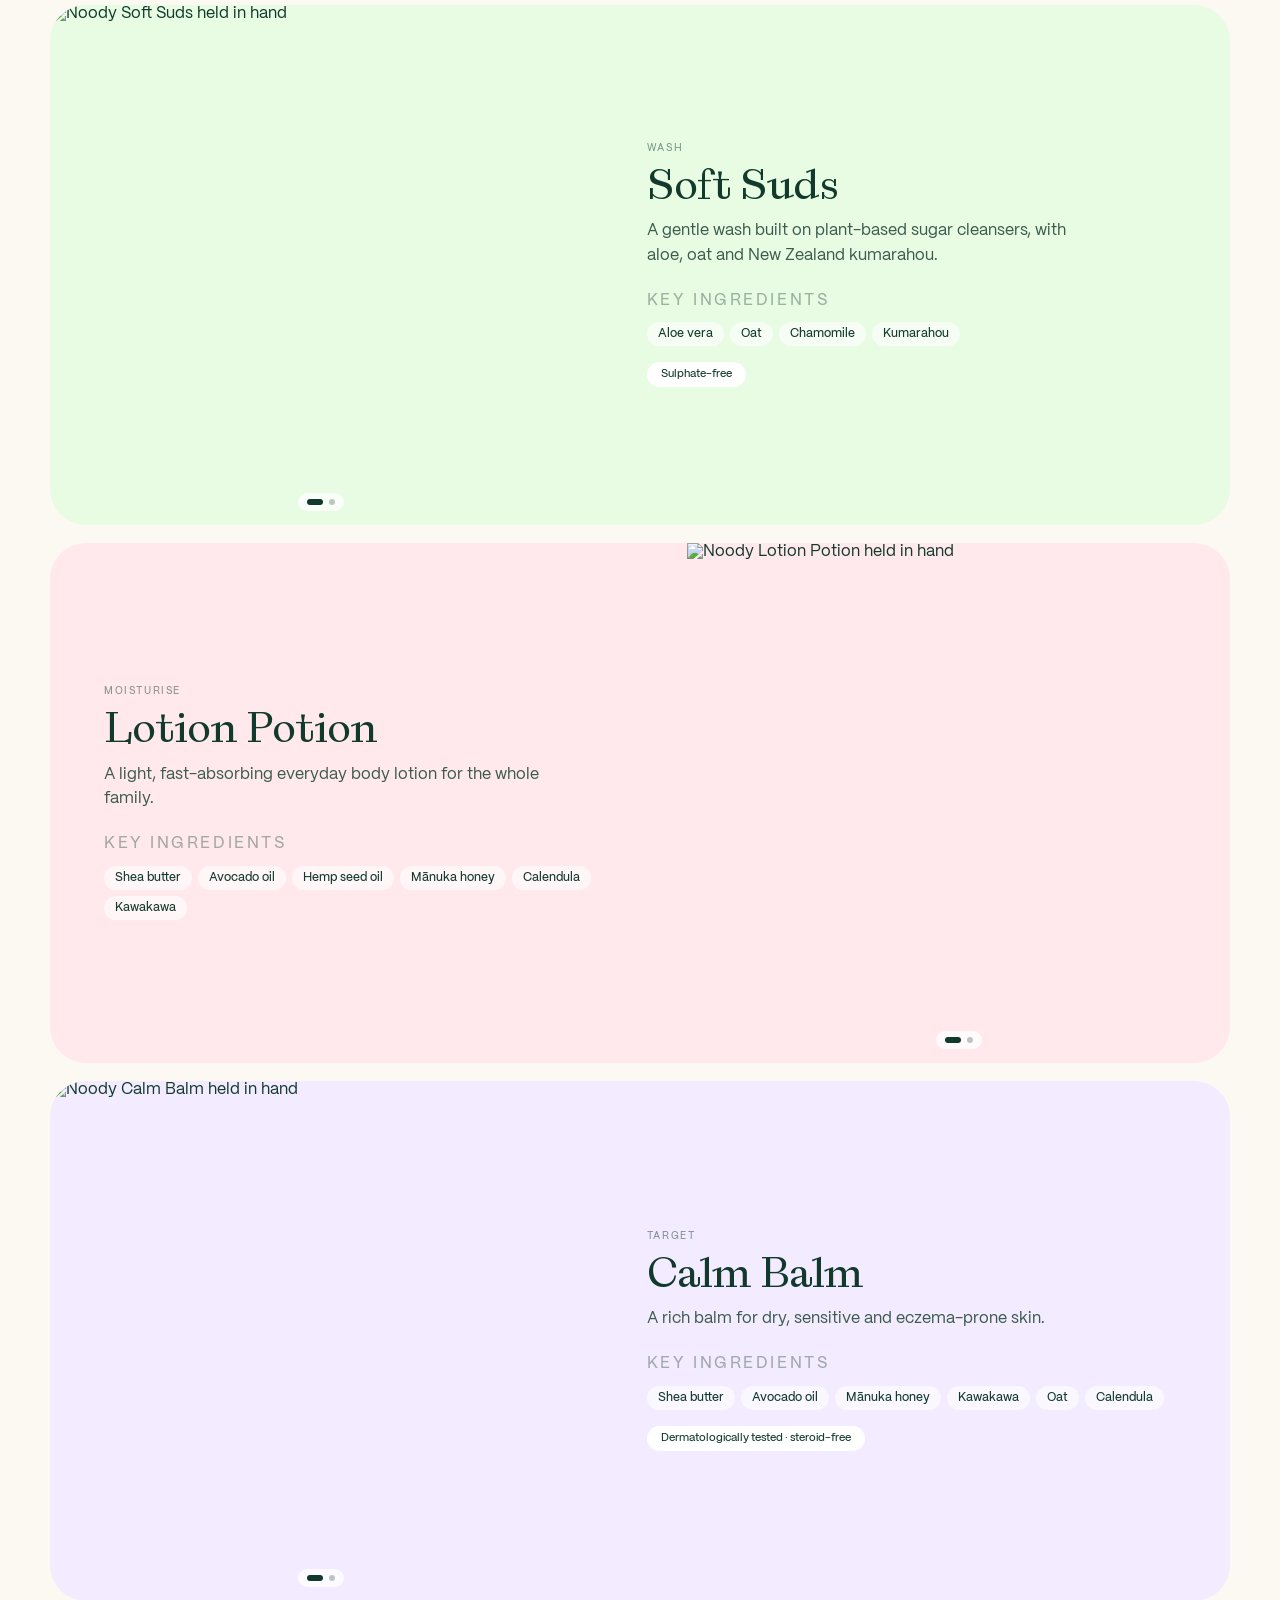
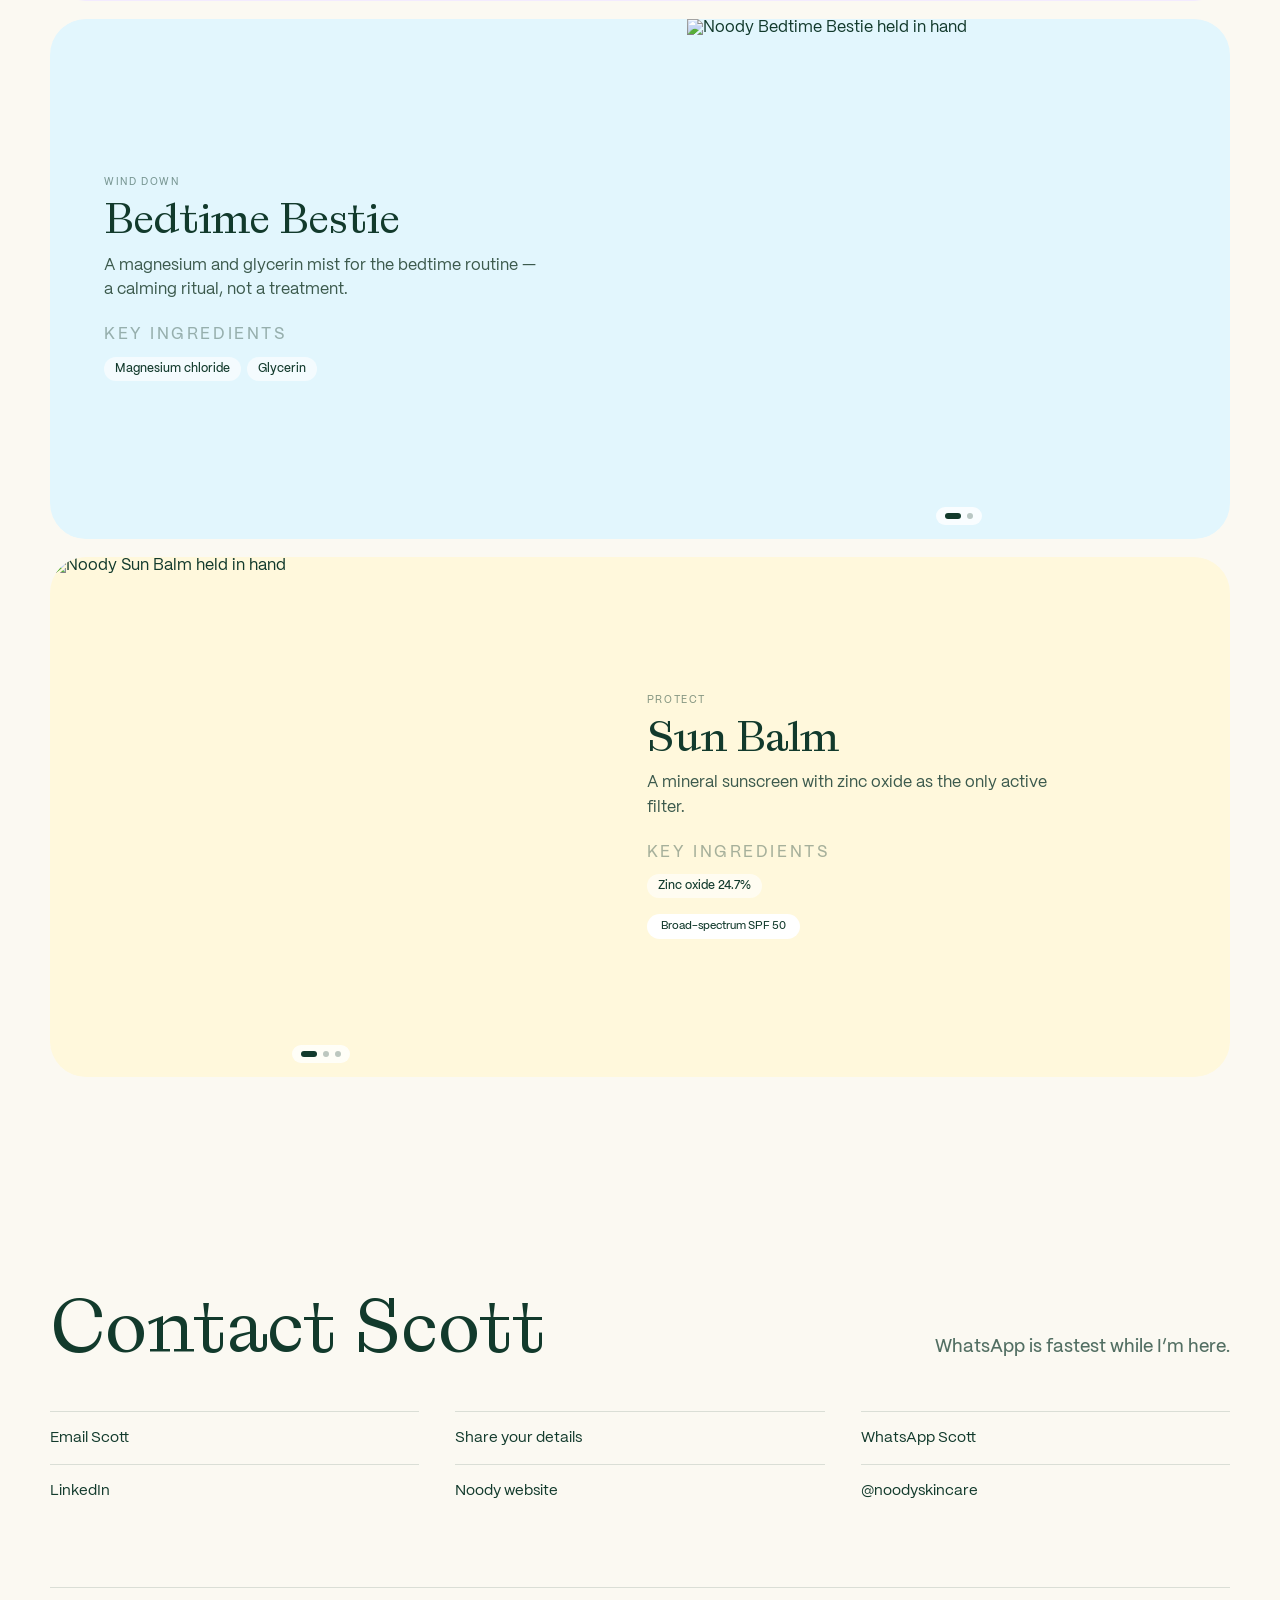
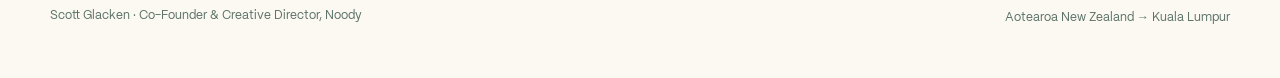
==== commit 9d32a652: "v1: refinement pass — fewer generic tells, same design Drop the orbit guide rings, the pastel icon t" ====
--- a/index.html
+++ b/index.html
@@ -31,7 +31,7 @@
   <link rel="preload" href="assets/fonts/laica-a.woff2" as="font" type="font/woff2" crossorigin />
   <link rel="preload" href="assets/fonts/pp-mori-regular.woff2" as="font" type="font/woff2" crossorigin />
   <link rel="stylesheet" href="styles.css?v=m1" />
-  <link rel="stylesheet" href="brand.css?v=z11" />
+  <link rel="stylesheet" href="brand.css?v=r1" />
 </head>
 <body>
 
@@ -42,7 +42,7 @@
         <a class="brand" href="https://www.noody.co.nz/" target="_blank" rel="noreferrer" aria-label="Noody website">
           <svg class="brand-logo" viewBox="0 0 994.05 324.82" fill="currentColor" role="img" aria-label="Noody"><path d="m6.28,253.45v-12.78h33.21V111.77l-35.32,21.89L0,114.24l75.25-25.2v34.43c16.6-18.82,36.23-33.73,61.33-33.73,32.49,0,54.75,18.1,54.75,47.94v102.98h30.78v12.78h-96.71v-12.78h29.89v-97.3c0-18.82-13.9-31.26-34.93-31.26-18.83,0-32.93,7.46-45.1,19.18v109.37h27.74v12.78H6.28Zm809.79,25.92c0,33.02,26.31,45.46,44.77,45.46,21.04,0,35.07-12.43,43.93-35.16l71.25-183.23h18.04v-12.78h-67.88v12.78h34.32l-41.7,109.13-50.12-108.92,26.86-.2v-12.78h-88.09v12.78h23.12l71.99,149.86c-14.4,41.19-21.78,49.7-32.49,49.7-9.23,0-12.76-7.8-12.76-26.63m-457.85-109.37c0,55.4-43.19,87.35-89.7,87.35s-83.8-33.73-83.8-80.96c0-55.4,42.83-86.64,89.34-86.64s84.16,32.66,84.16,80.25Zm-43.28,13.48c-1.23-49.7-20.58-83.32-48.96-82.62-22.83.57-38.92,23.7-37.94,63.11,1.23,49.34,21.17,81.88,49.24,81.18,23.13-.57,38.64-22.28,37.66-61.68Zm469.48,28.35v20.76l-69.95,25.47v-35.85c-14.04,18.46-35.08,35.14-62.76,35.14-40.97,0-72.35-30.53-72.35-78.13,0-52.19,36.91-89.48,80.84-89.48,32.49,0,47.25,17.75,54.27,28.41V24.76l-37.71,20.65-6.21-17.5L788.74,0v232.59l36.91-20.76Zm-69.95-71.31c-4.44-11.71-18.79-34.8-47.15-34.8-31.43,0-49.19,28.77-49.19,61.43,0,42.26,19.47,65.7,53.64,65.7,14.69,0,31.42-7.81,42.7-20.24v-72.08Zm-159.02,29.48c0,55.4-43.19,87.35-89.7,87.35s-83.8-33.73-83.8-80.96c0-55.4,42.83-86.64,89.34-86.64s84.16,32.66,84.16,80.25Zm-43.28,13.48c-1.23-49.7-20.58-83.32-48.96-82.62-22.83.57-38.92,23.7-37.94,63.11,1.23,49.34,21.17,81.88,49.24,81.18,23.13-.57,38.64-22.28,37.66-61.68Z"/></svg>
         </a>
-        <span class="trip-pill"><i></i>Cosmobeauté Malaysia · 29 Sep–1 Oct</span>
+        <span class="trip-pill">Cosmobeauté Malaysia · 29 Sep–1 Oct</span>
       </header>
 
       <div class="hero-grid shell">
@@ -65,7 +65,6 @@
           </div>
 
           <div class="meta-line">
-            <span class="pulse-dot" aria-hidden="true"></span>
             Made in Aotearoa · Here with the Asia New Zealand Foundation
           </div>
         </div>
@@ -105,8 +104,7 @@
     <section class="brand-section" id="meet-noody">
       <div class="shell brand-grid">
         <div class="brand-copy reveal">
-          <p class="eyebrow lime">Meet Noody</p>
-          <h2>Made by parents<br>who needed it first.</h2>
+          <h2>Made by parents<br>who needed it first</h2>
           <p>Both our kids had severe eczema, and nothing on the shelf was gentle enough. So we made our own. It still goes on them — that&rsquo;s the standard everything gets made to.</p>
 
           <ul class="usps">
@@ -135,7 +133,7 @@
       <div class="shell">
         <div class="trade-head reveal">
           <p class="eyebrow lime">For buyers &amp; distributors</p>
-          <h2>The short version.</h2>
+          <h2>The short version</h2>
         </div>
 
         <dl class="trade-facts reveal">
@@ -170,8 +168,7 @@
     <section class="range-section" id="range">
       <div class="shell">
         <div class="range-head reveal">
-          <p class="eyebrow lime-ink">The range</p>
-          <h2>Five products.<br>One routine.</h2>
+          <h2>Five products,<br>one routine</h2>
           <p class="range-intro">Cosmetic skincare for babies, kids and sensitive family skin. Made in Aotearoa New Zealand.</p>
         </div>
 
@@ -290,8 +287,7 @@
       <div class="shell">
         <div class="connect-heading reveal">
           <div>
-            <p class="eyebrow">Follow up</p>
-            <h2>Contact Scott.</h2>
+            <h2>Contact Scott</h2>
           </div>
           <p class="wink">WhatsApp is fastest while I’m here.</p>
         </div>
@@ -331,8 +327,7 @@
       <div class="sheet-handle" aria-hidden="true"></div>
       <button class="sheet-close" type="button" data-close="exchangeSheet" aria-label="Close">×</button>
       <div id="exchangeFormWrap">
-        <p class="eyebrow">Quick exchange</p>
-        <h2 id="exchangeTitle">Your turn.</h2>
+        <h2 id="exchangeTitle">Your turn</h2>
         <p class="sheet-intro">The short version. We can fill in the rest later.</p>
         <form id="exchangeForm" novalidate>
           <div class="form-grid">
@@ -370,8 +365,7 @@
     <section class="sheet-card sheet-card-small">
       <div class="sheet-handle" aria-hidden="true"></div>
       <button class="sheet-close" type="button" data-close="wholesaleSheet" aria-label="Close">×</button>
-      <p class="eyebrow">Wholesale & distribution</p>
-      <h2 id="wholesaleTitle">Bring Noody to your market.</h2>
+      <h2 id="wholesaleTitle">Bring Noody to your market</h2>
       <p class="sheet-intro">For retail, distribution and commercial partnerships, speak directly with Scott.</p>
       <a class="btn btn-primary btn-full" href="https://wa.me/64204726884?text=Hi%20Scott%20%E2%80%94%20I%27d%20like%20to%20talk%20about%20Noody%20wholesale%20%2F%20distribution." target="_blank" rel="noreferrer" data-track="whatsapp_wholesale">WhatsApp Scott</a>
       <a class="btn btn-glass btn-full" href="mailto:scott@noody.co.nz?subject=Noody%20wholesale%20%26%20distribution%20enquiry">Email Scott</a>
--- a/brand.css
+++ b/brand.css
@@ -785,3 +785,33 @@
    the copy column is only 550px at the 1180px shell, so it broke to four
    ragged lines on every desktop width. Sized to hold the intended break. */
 .brand-copy h2 { font-size: clamp(38px, 4.2vw, 56px); }
+
+
+/* --- Refinement pass (2026-09-28) ----------------------------------------
+   Scott: "more refined and less AI, not redesigned". Only removals:
+   the orbit's guide rings, the pastel icon tiles and arrows on the contact
+   links (now a plain hairline list), and the status dots. Delete this block
+   to undo. Eyebrows and headline full stops were trimmed in index.html. */
+.product-arrangement::before,
+.product-arrangement::after { display: none; }
+
+.connect-grid { gap: 0 36px; }
+.connect-card {
+  grid-template-columns: 1fr;
+  min-height: 0;
+  padding: 18px 0;
+  background: transparent;
+  border: 0;
+  border-top: 1px solid var(--line);
+  border-radius: 0;
+  box-shadow: none;
+}
+.connect-card:hover { transform: none; background: transparent; box-shadow: none; }
+.connect-card:hover strong { text-decoration: underline; text-underline-offset: 4px; }
+.connect-card strong { font-size: 15px; font-weight: 500; }
+.connect-card > span { display: none; }
+
+.trip-pill i, .meta-line .pulse-dot { display: none; }
+/* Ingredient chips were centred on mobile while the note chip under them sat
+   left, so each card had two alignments. One edge. */
+.range-ings { justify-content: flex-start !important; }
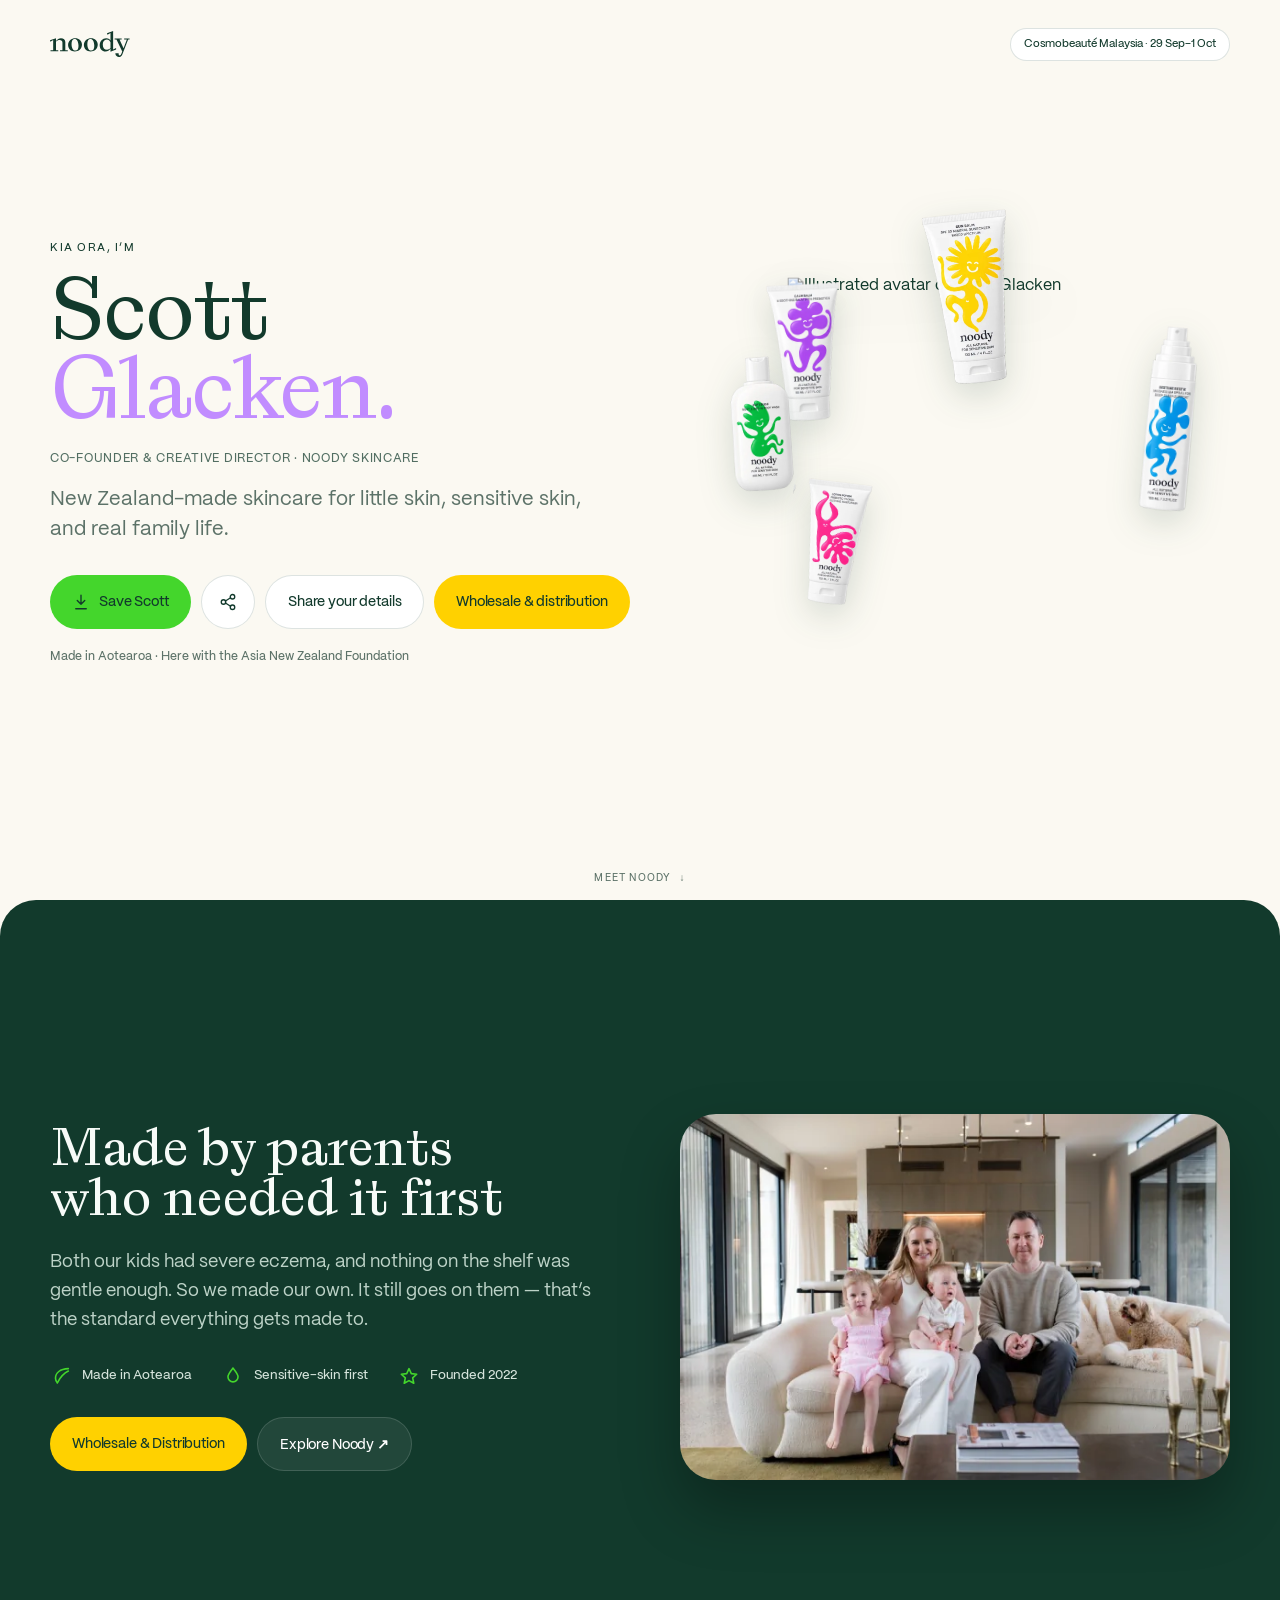
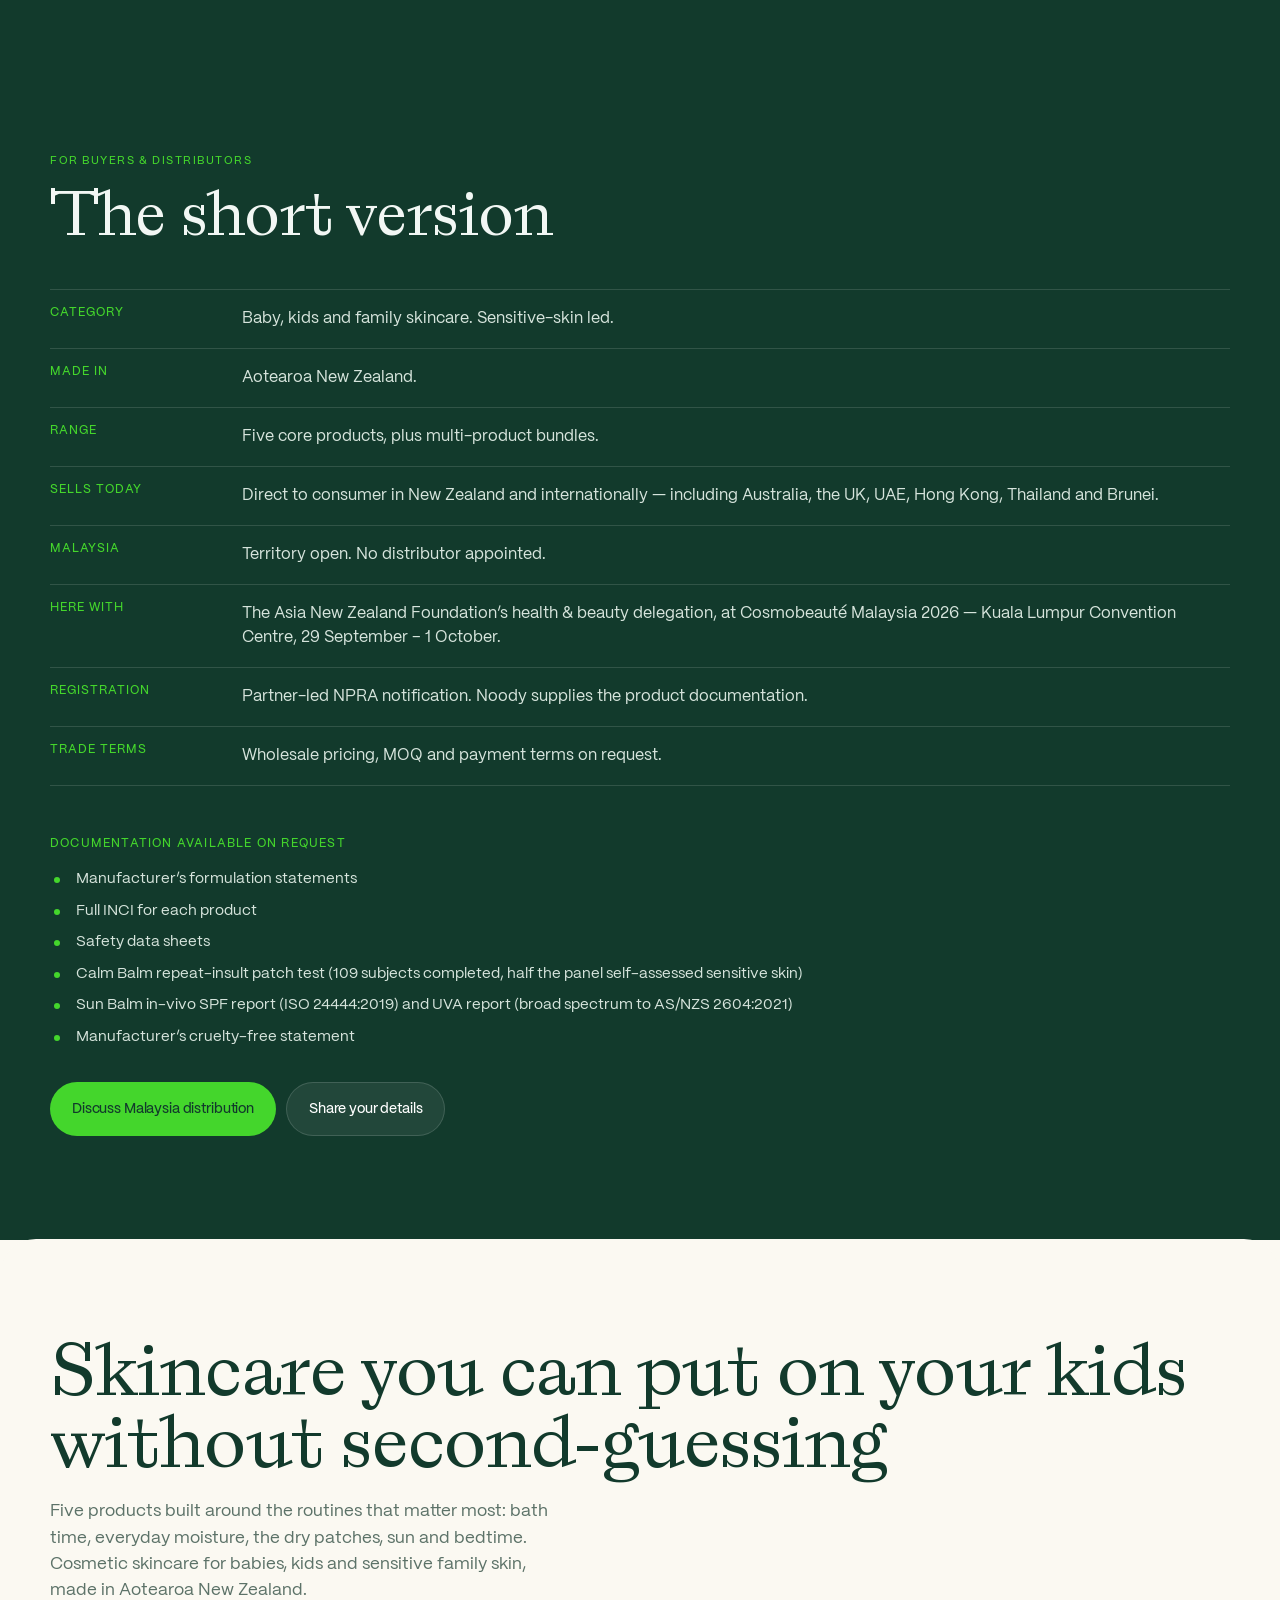
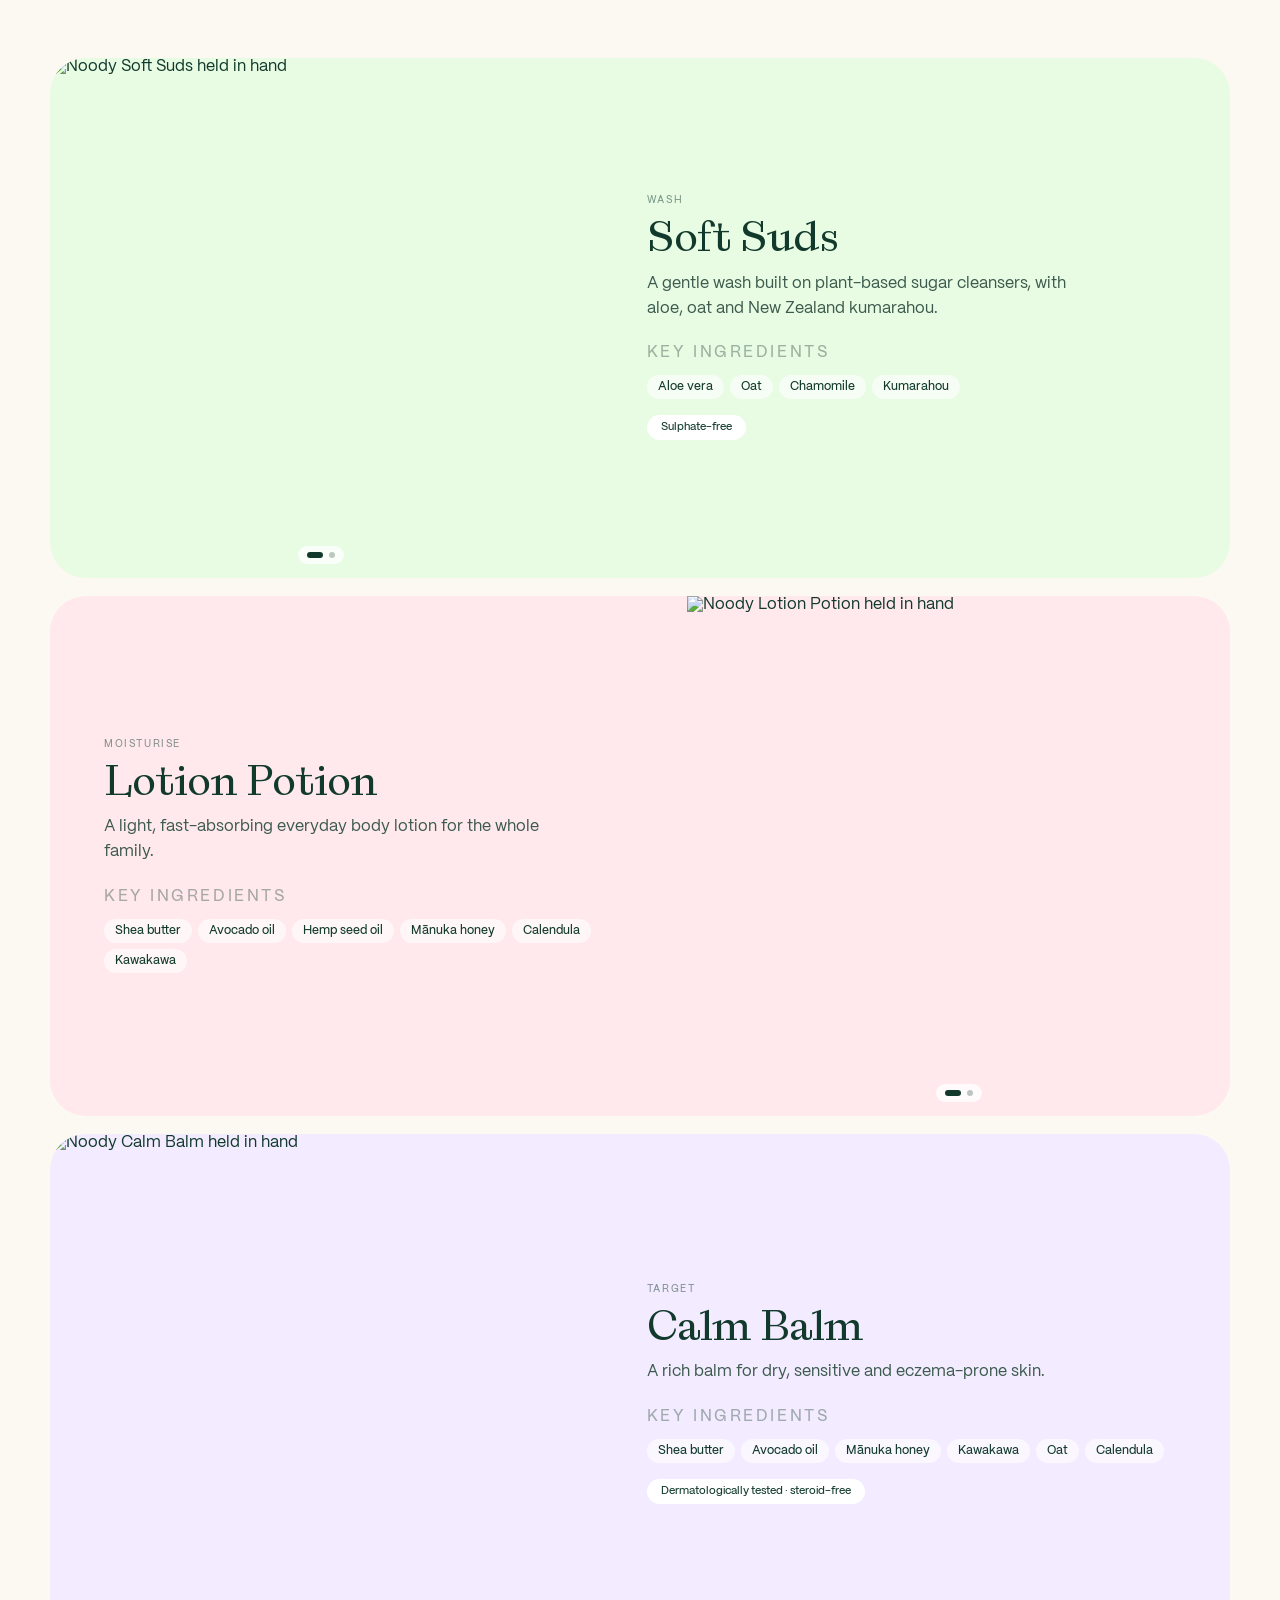
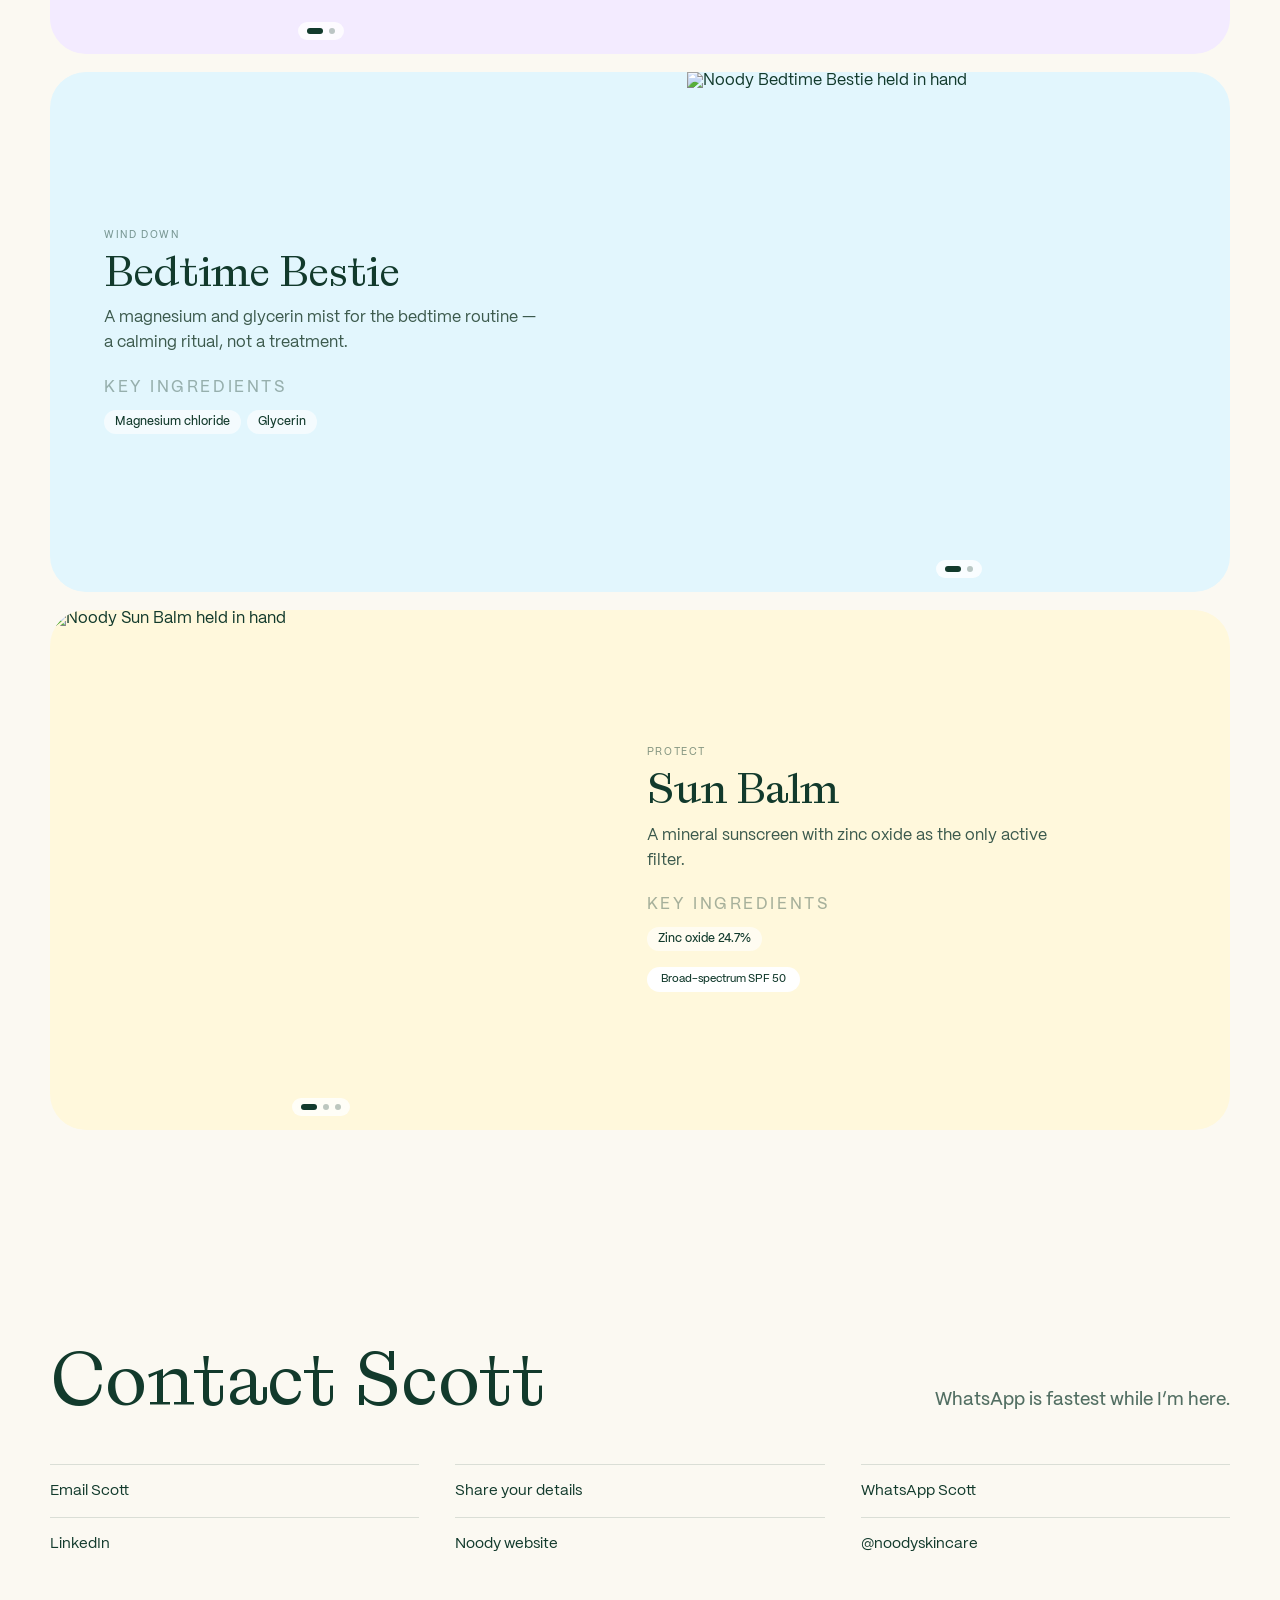
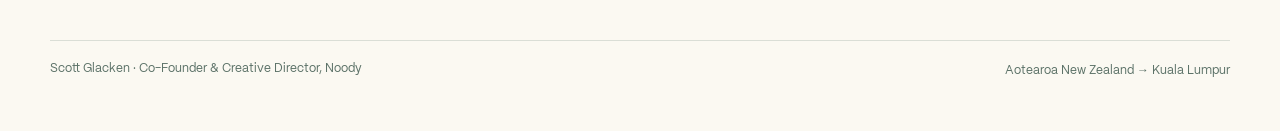
==== commit 93b814d9: "Range heading leads with Noody's purpose "Five products, one routine" becomes the brand-guidelines p" ====
--- a/index.html
+++ b/index.html
@@ -168,8 +168,8 @@
     <section class="range-section" id="range">
       <div class="shell">
         <div class="range-head reveal">
-          <h2>Five products,<br>one routine</h2>
-          <p class="range-intro">Cosmetic skincare for babies, kids and sensitive family skin. Made in Aotearoa New Zealand.</p>
+          <h2>Skincare you can put on your kids without <span class="nowrap">second-guessing</span></h2>
+          <p class="range-intro">Five products built around the routines that matter most: bath time, everyday moisture, the dry patches, sun and bedtime. Cosmetic skincare for babies, kids and sensitive family skin, made in Aotearoa New&nbsp;Zealand.</p>
         </div>
 
         <ol class="range-list reveal">
--- a/brand.css
+++ b/brand.css
@@ -815,3 +815,5 @@
 /* Ingredient chips were centred on mobile while the note chip under them sat
    left, so each card had two alignments. One edge. */
 .range-ings { justify-content: flex-start !important; }
+
+.nowrap { white-space: nowrap; }
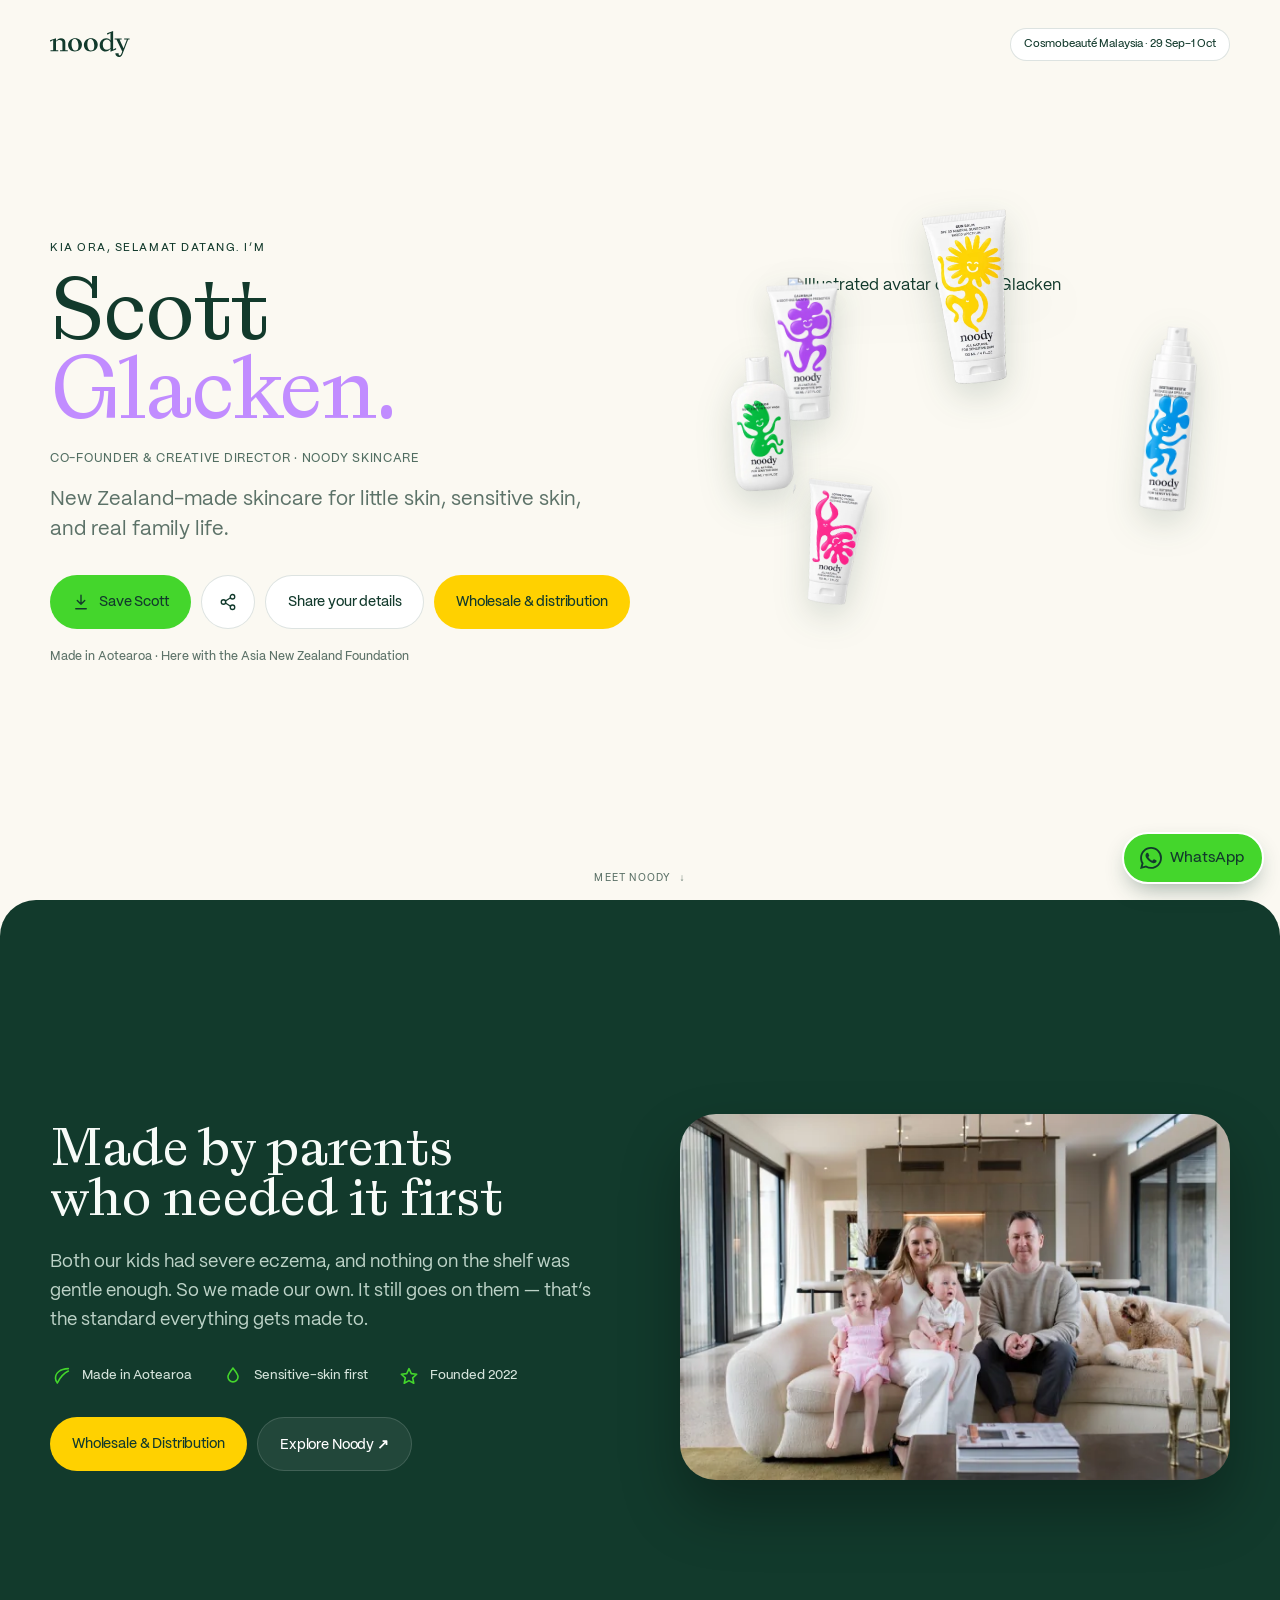
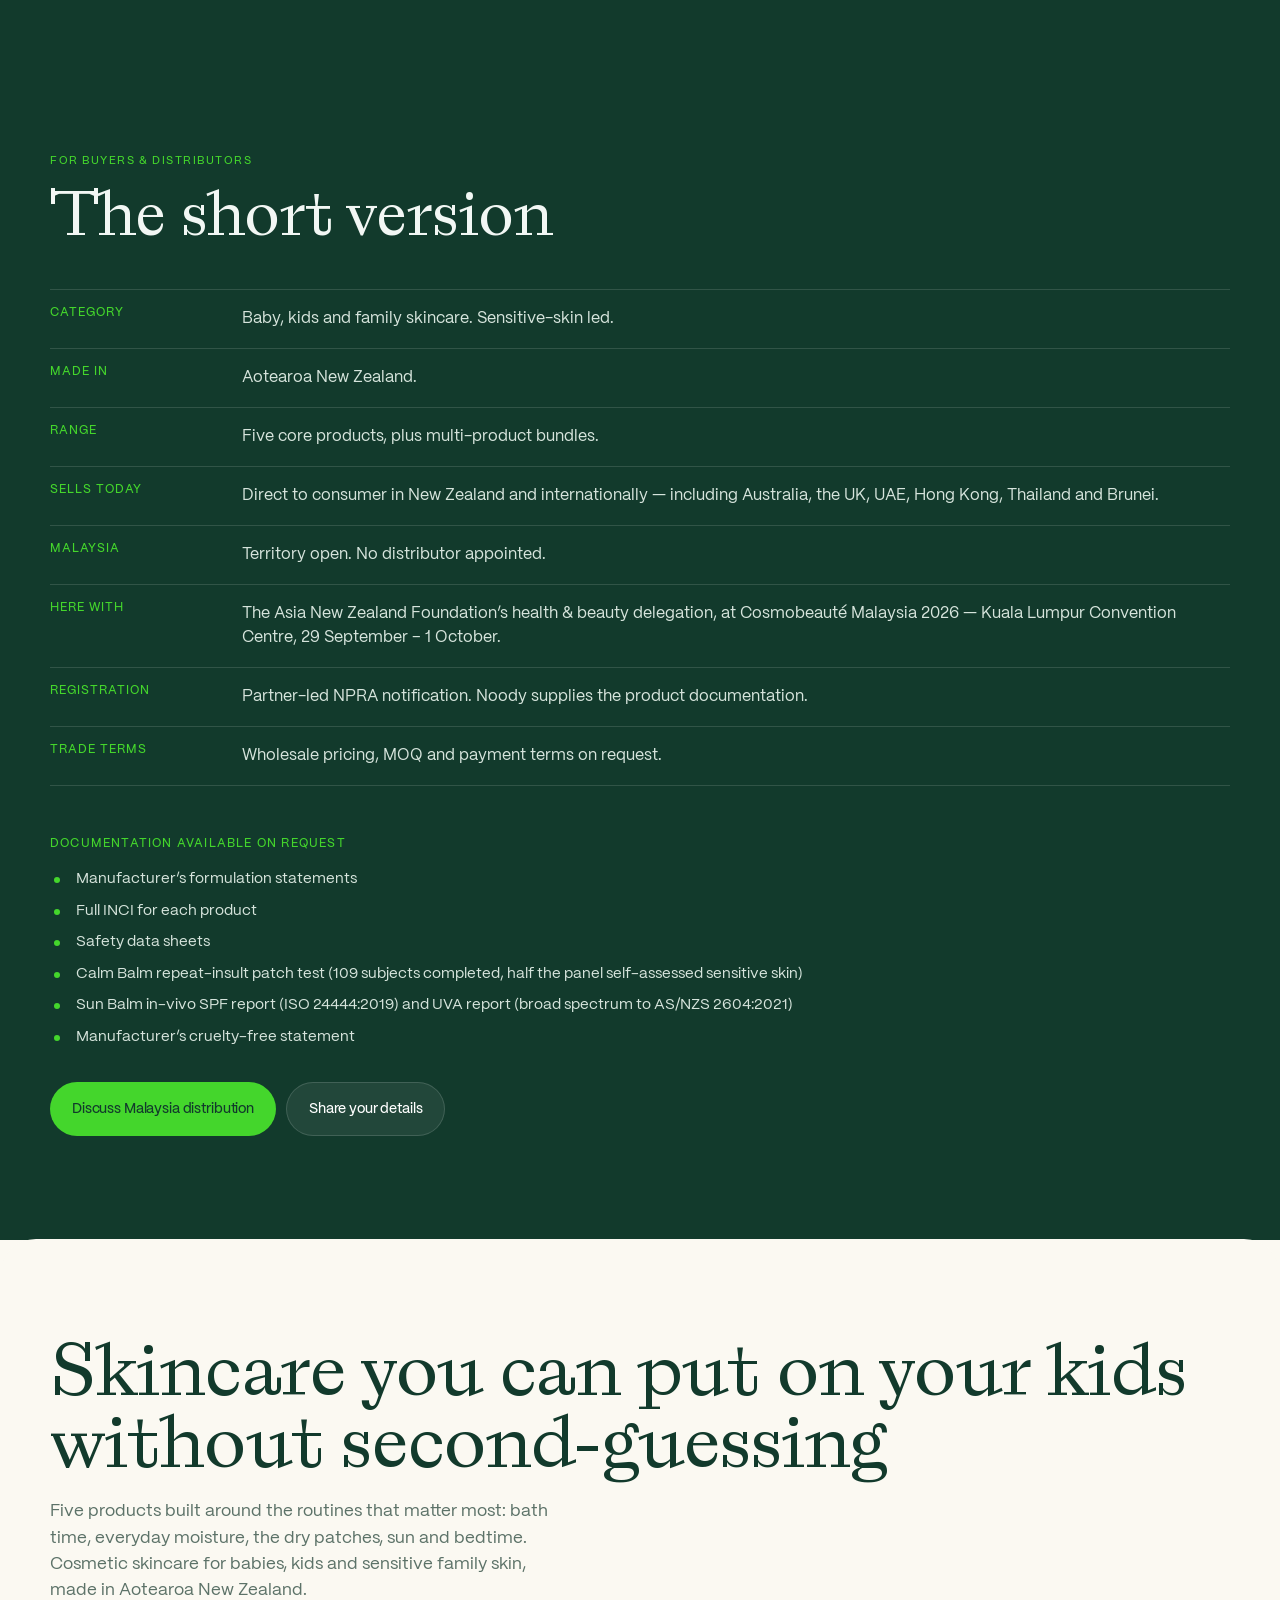
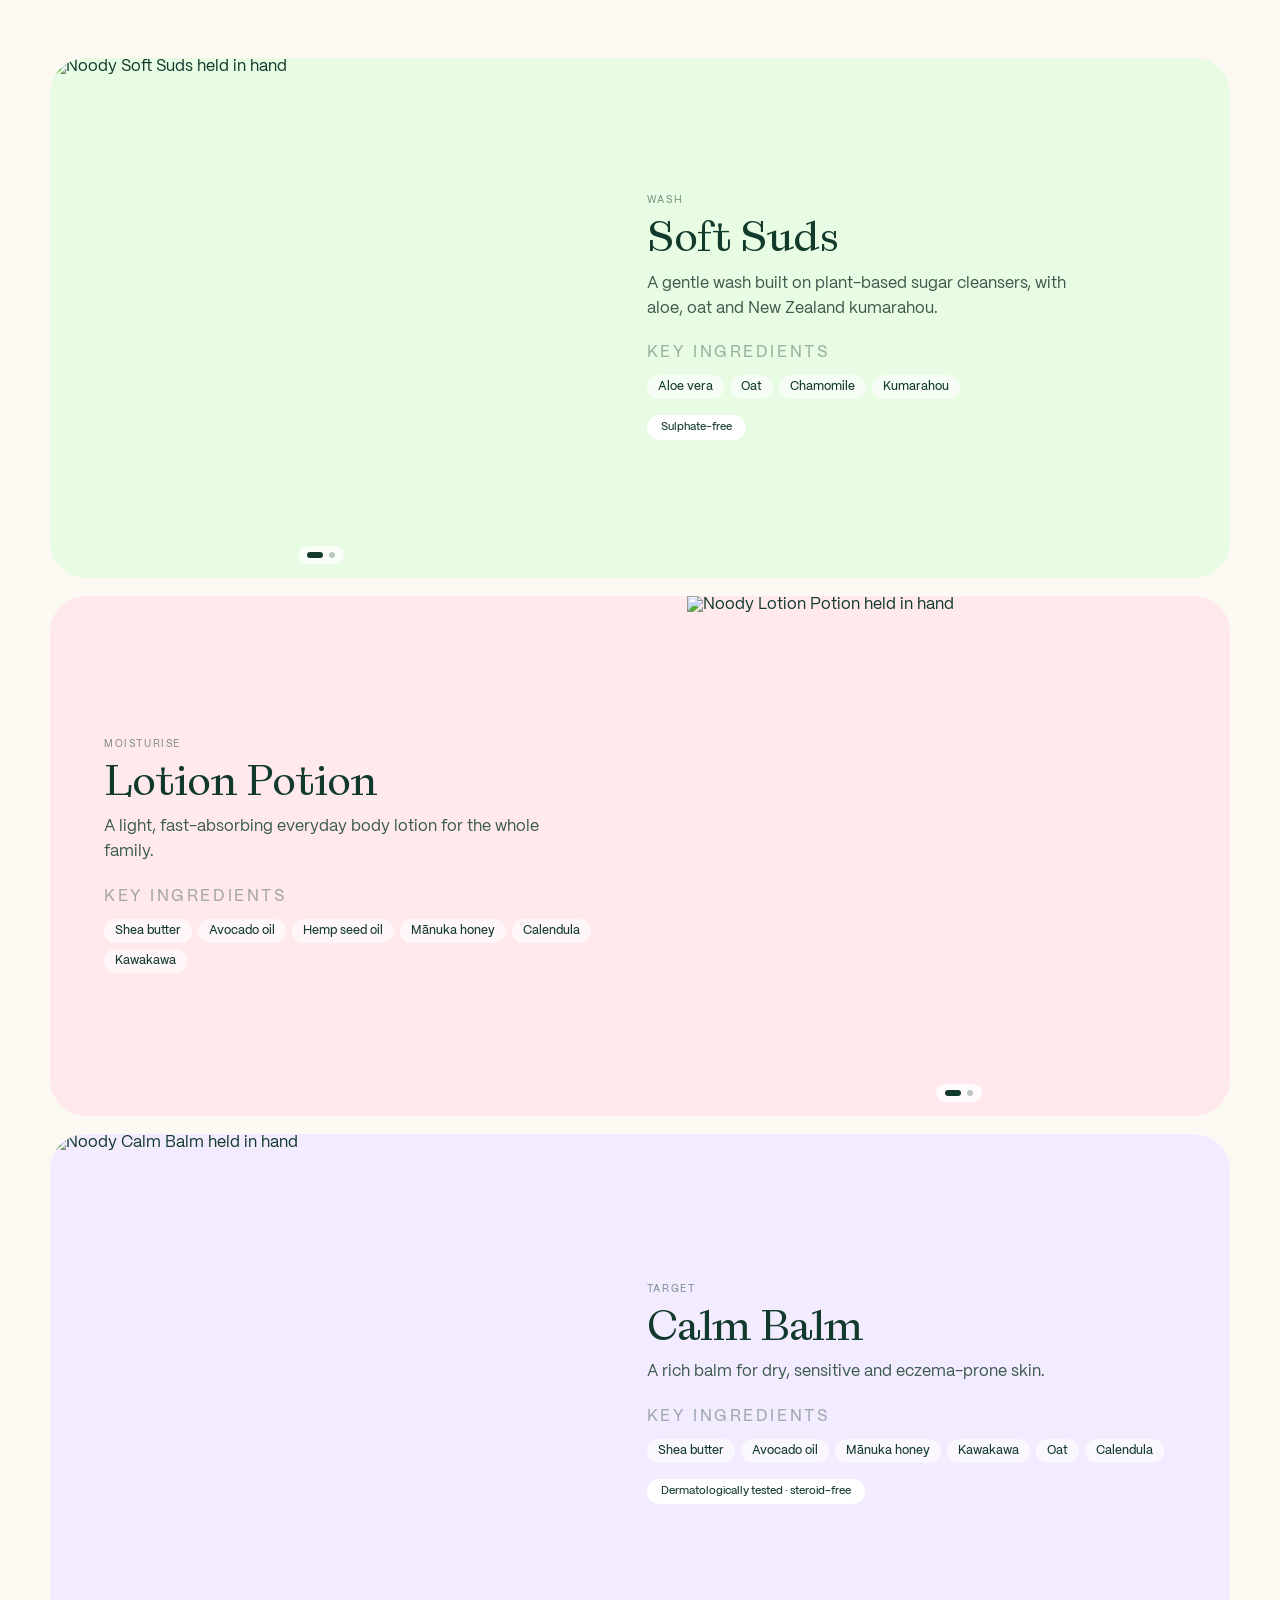
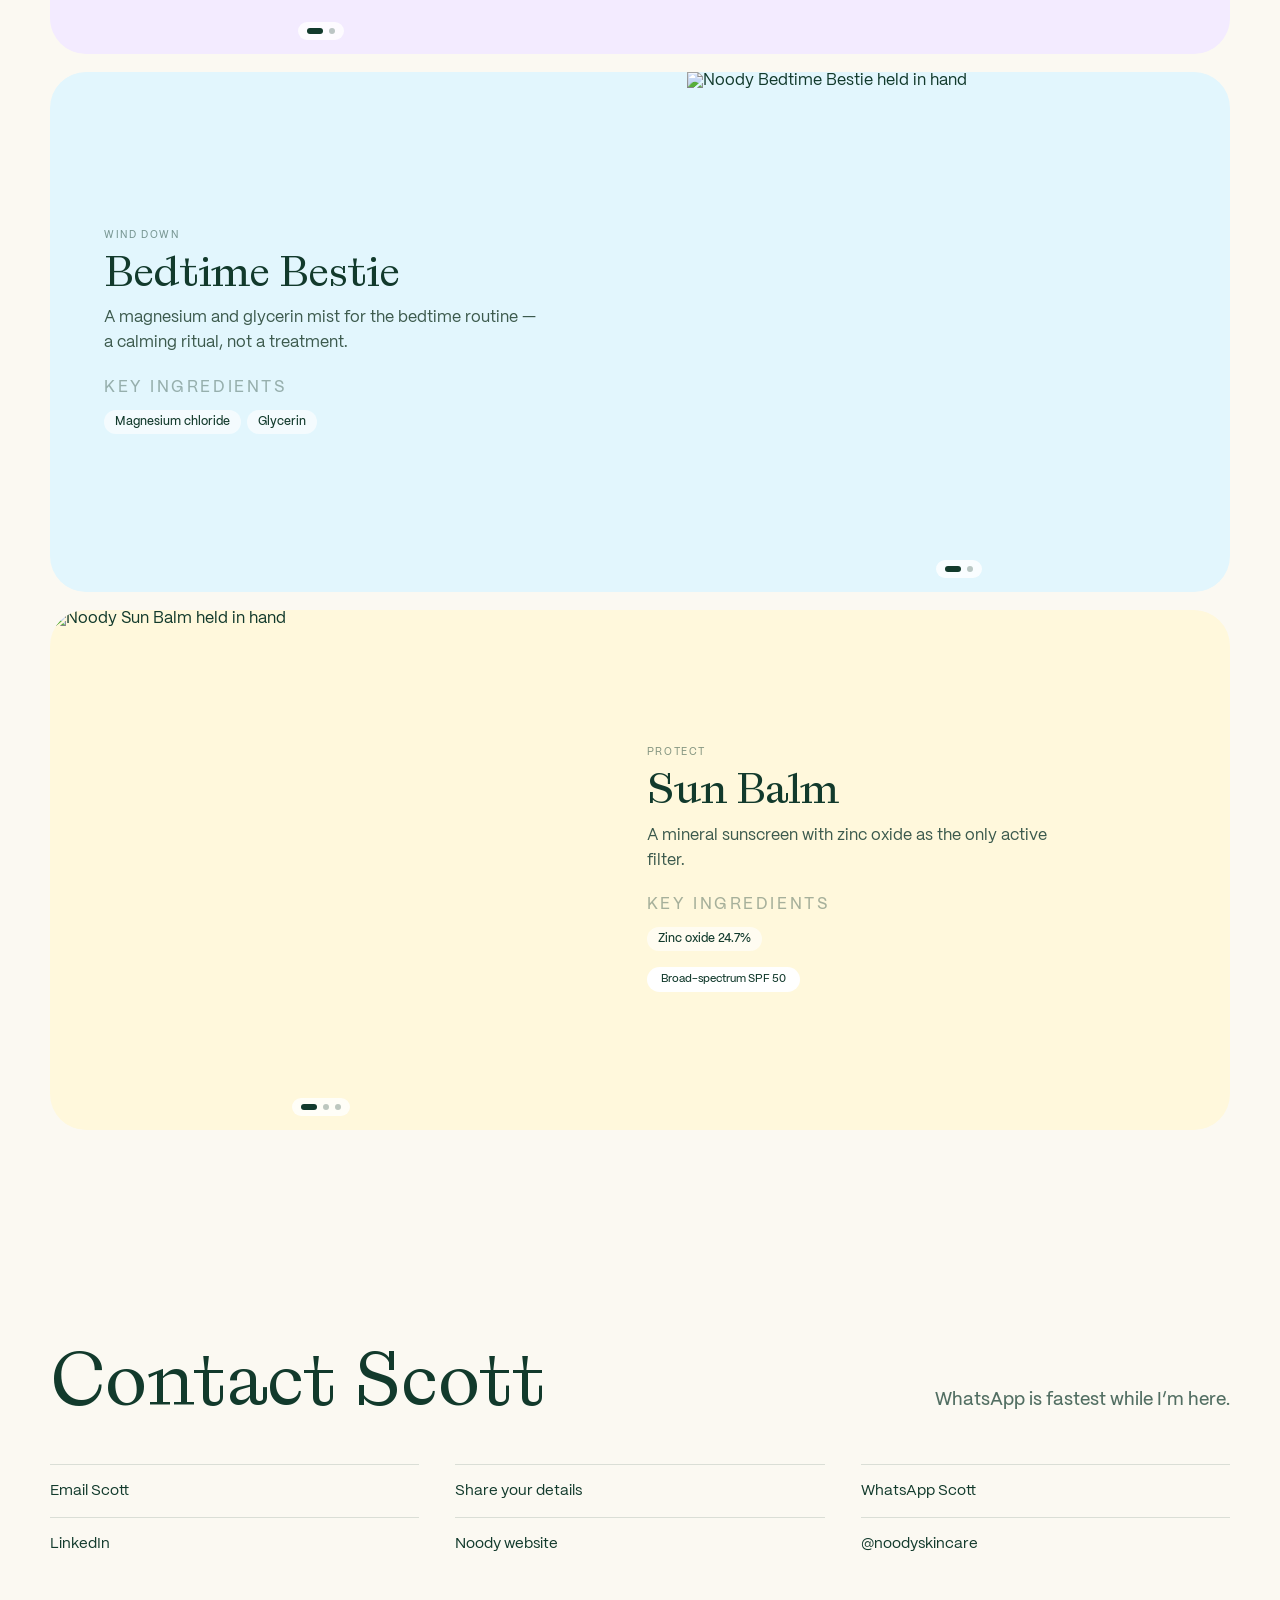
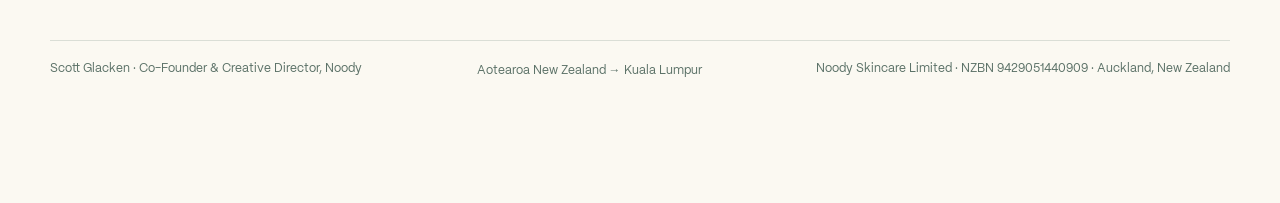
==== commit 534b471f: "Malaysia pass: sticky WhatsApp, selamat datang, company line - WhatsApp button fixed bottom-right in" ====
--- a/index.html
+++ b/index.html
@@ -31,7 +31,7 @@
   <link rel="preload" href="assets/fonts/laica-a.woff2" as="font" type="font/woff2" crossorigin />
   <link rel="preload" href="assets/fonts/pp-mori-regular.woff2" as="font" type="font/woff2" crossorigin />
   <link rel="stylesheet" href="styles.css?v=m1" />
-  <link rel="stylesheet" href="brand.css?v=r1" />
+  <link rel="stylesheet" href="brand.css?v=r2" />
 </head>
 <body>
 
@@ -47,7 +47,7 @@
 
       <div class="hero-grid shell">
         <div class="hero-copy reveal">
-          <p class="eyebrow">Kia ora, I’m</p>
+          <p class="eyebrow">Kia ora, selamat datang. I’m</p>
           <h1>Scott<br><span>Glacken.</span></h1>
           <p class="role">Co-Founder &amp; Creative Director · Noody Skincare</p>
           <p class="lede">New Zealand-made skincare for little skin, sensitive skin, and real family life.</p>
@@ -316,6 +316,7 @@
         <footer>
           <span>Scott Glacken · Co-Founder &amp; Creative Director, Noody</span>
           <span>Aotearoa New Zealand → Kuala Lumpur</span>
+          <span>Noody Skincare Limited · NZBN 9429051440909 · Auckland, New Zealand</span>
         </footer>
       </div>
     </section>
@@ -373,6 +374,7 @@
     </section>
   </dialog>
 
+  <a class="wa-fab" href="https://wa.me/64204726884?text=Hi%20Scott%20%E2%80%94%20" target="_blank" rel="noreferrer" data-track="whatsapp_fab" aria-label="WhatsApp Scott"><svg viewBox="0 0 24 24" fill="currentColor" aria-hidden="true"><path d="M17.472 14.382c-.297-.149-1.758-.867-2.03-.967-.273-.099-.471-.148-.67.15-.197.297-.767.966-.94 1.164-.173.199-.347.223-.644.075-.297-.15-1.255-.463-2.39-1.475-.883-.788-1.48-1.761-1.653-2.059-.173-.297-.018-.458.13-.606.134-.133.298-.347.446-.52.149-.174.198-.298.298-.497.099-.198.05-.371-.025-.52-.075-.149-.669-1.612-.916-2.207-.242-.579-.487-.5-.669-.51-.173-.008-.371-.01-.57-.01-.198 0-.52.074-.792.372-.272.297-1.04 1.016-1.04 2.479 0 1.462 1.065 2.875 1.213 3.074.149.198 2.096 3.2 5.077 4.487.709.306 1.262.489 1.694.625.712.227 1.36.195 1.871.118.571-.085 1.758-.719 2.006-1.413.248-.694.248-1.289.173-1.413-.074-.124-.272-.198-.57-.347m-5.421 7.403h-.004a9.87 9.87 0 0 1-5.031-1.378l-.361-.214-3.741.982.998-3.648-.235-.374a9.86 9.86 0 0 1-1.51-5.26c.001-5.45 4.436-9.884 9.888-9.884 2.64 0 5.122 1.03 6.988 2.898a9.825 9.825 0 0 1 2.893 6.994c-.003 5.45-4.437 9.884-9.885 9.884m8.413-18.297A11.815 11.815 0 0 0 12.05 0C5.495 0 .16 5.335.157 11.892c0 2.096.547 4.142 1.588 5.945L.057 24l6.305-1.654a11.882 11.882 0 0 0 5.683 1.448h.005c6.554 0 11.89-5.335 11.893-11.893a11.821 11.821 0 0 0-3.48-8.413Z"/></svg><span>WhatsApp</span></a>
   <div class="toast" id="toast" role="status" aria-live="polite"></div>
 
   <script src="config.js?v=fs1"></script>
--- a/brand.css
+++ b/brand.css
@@ -817,3 +817,22 @@
 .range-ings { justify-content: flex-start !important; }
 
 .nowrap { white-space: nowrap; }
+
+/* --- WhatsApp, always in reach (2026-09-28) -------------------------------
+   Malaysian business runs on WhatsApp; it was the third row of a list at the
+   bottom. Thumb-zone, bottom right, clear of the iOS home bar. */
+.wa-fab {
+  position: fixed; z-index: 900;
+  right: max(16px, env(safe-area-inset-right));
+  bottom: max(16px, calc(env(safe-area-inset-bottom) + 8px));
+  display: inline-flex; align-items: center; gap: 8px;
+  height: 52px; padding: 0 18px 0 16px; border-radius: 999px;
+  background: var(--ndy-green); color: var(--ink);
+  border: 2px solid #fff; /* stays visible over the green Soft Suds photo */
+  font-weight: 600; font-size: 15px; text-decoration: none;
+  box-shadow: 0 10px 24px -8px rgba(18, 58, 44, .45);
+}
+.wa-fab svg { width: 22px; height: 22px; flex: none; }
+.wa-fab:active { transform: scale(.97); }
+/* The footer wraps its registration line; give it room above the button. */
+.connect-section footer { flex-wrap: wrap; padding-bottom: 72px; }
